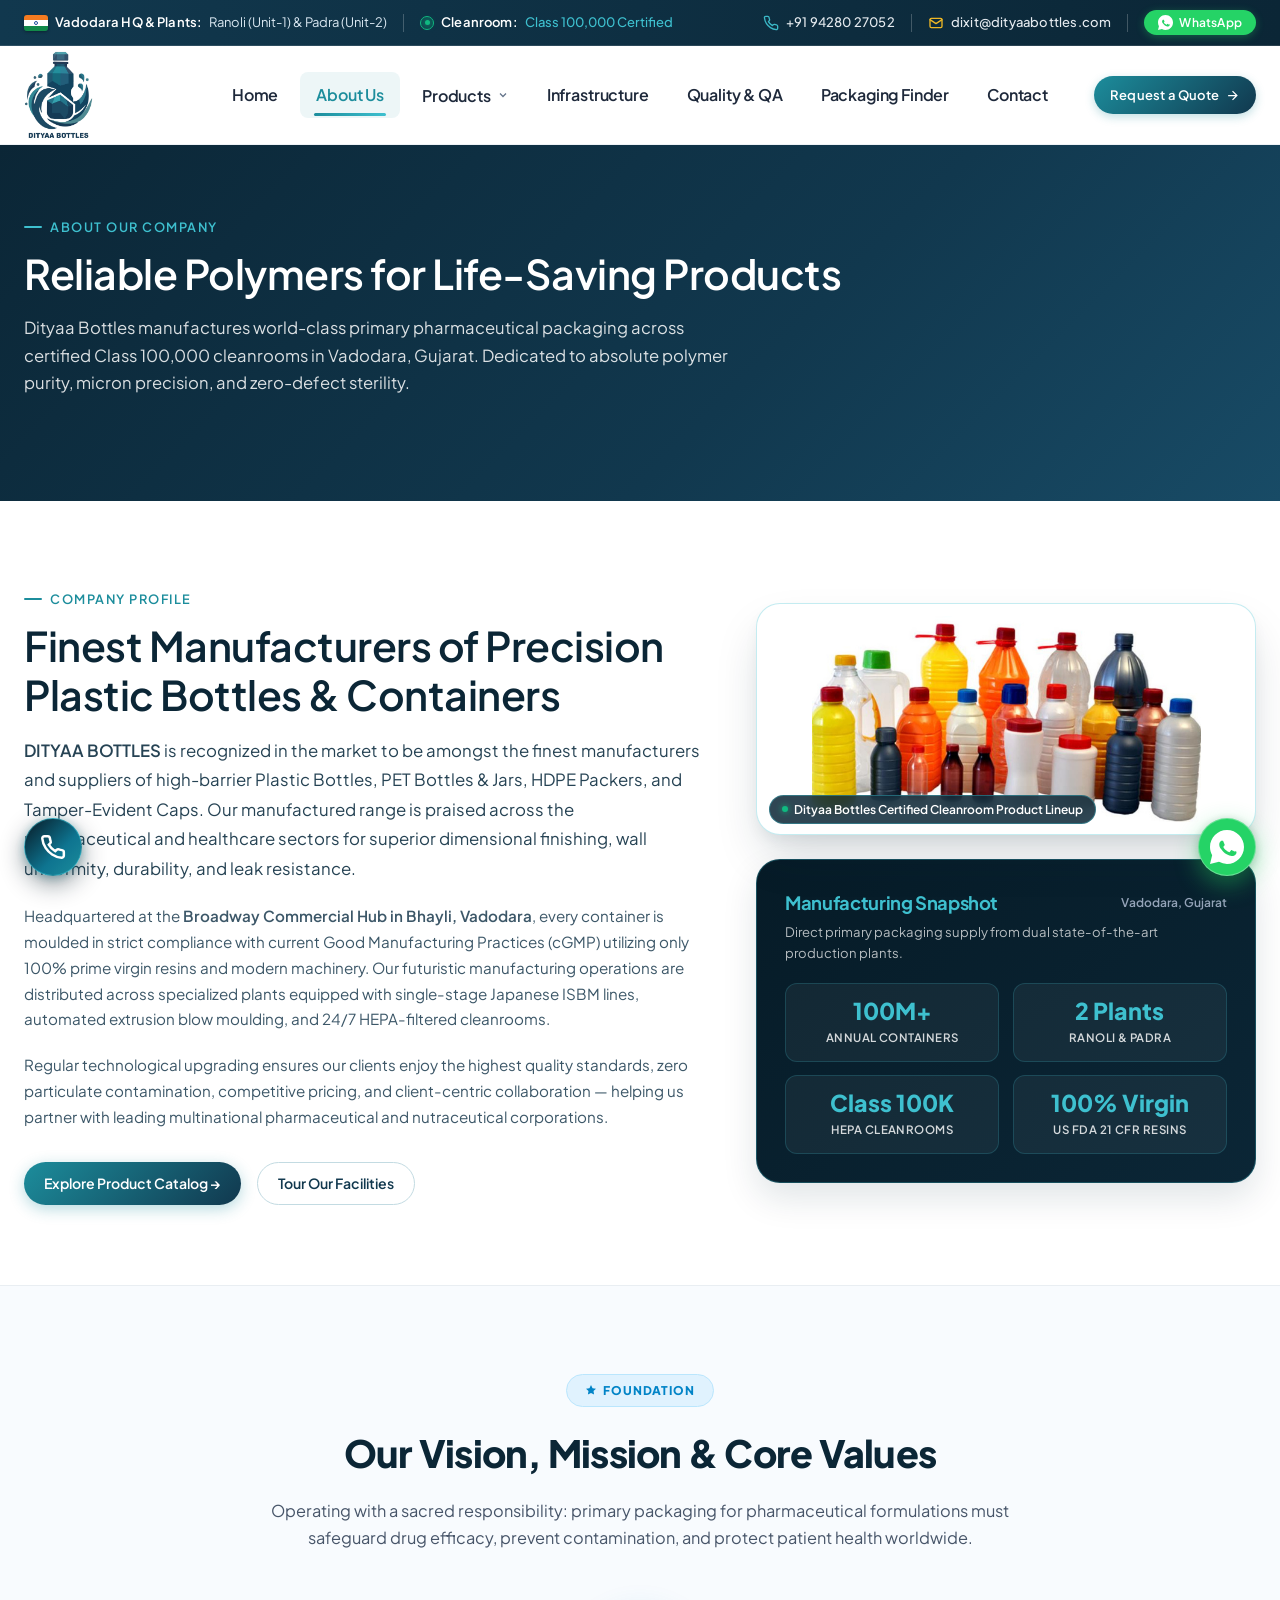
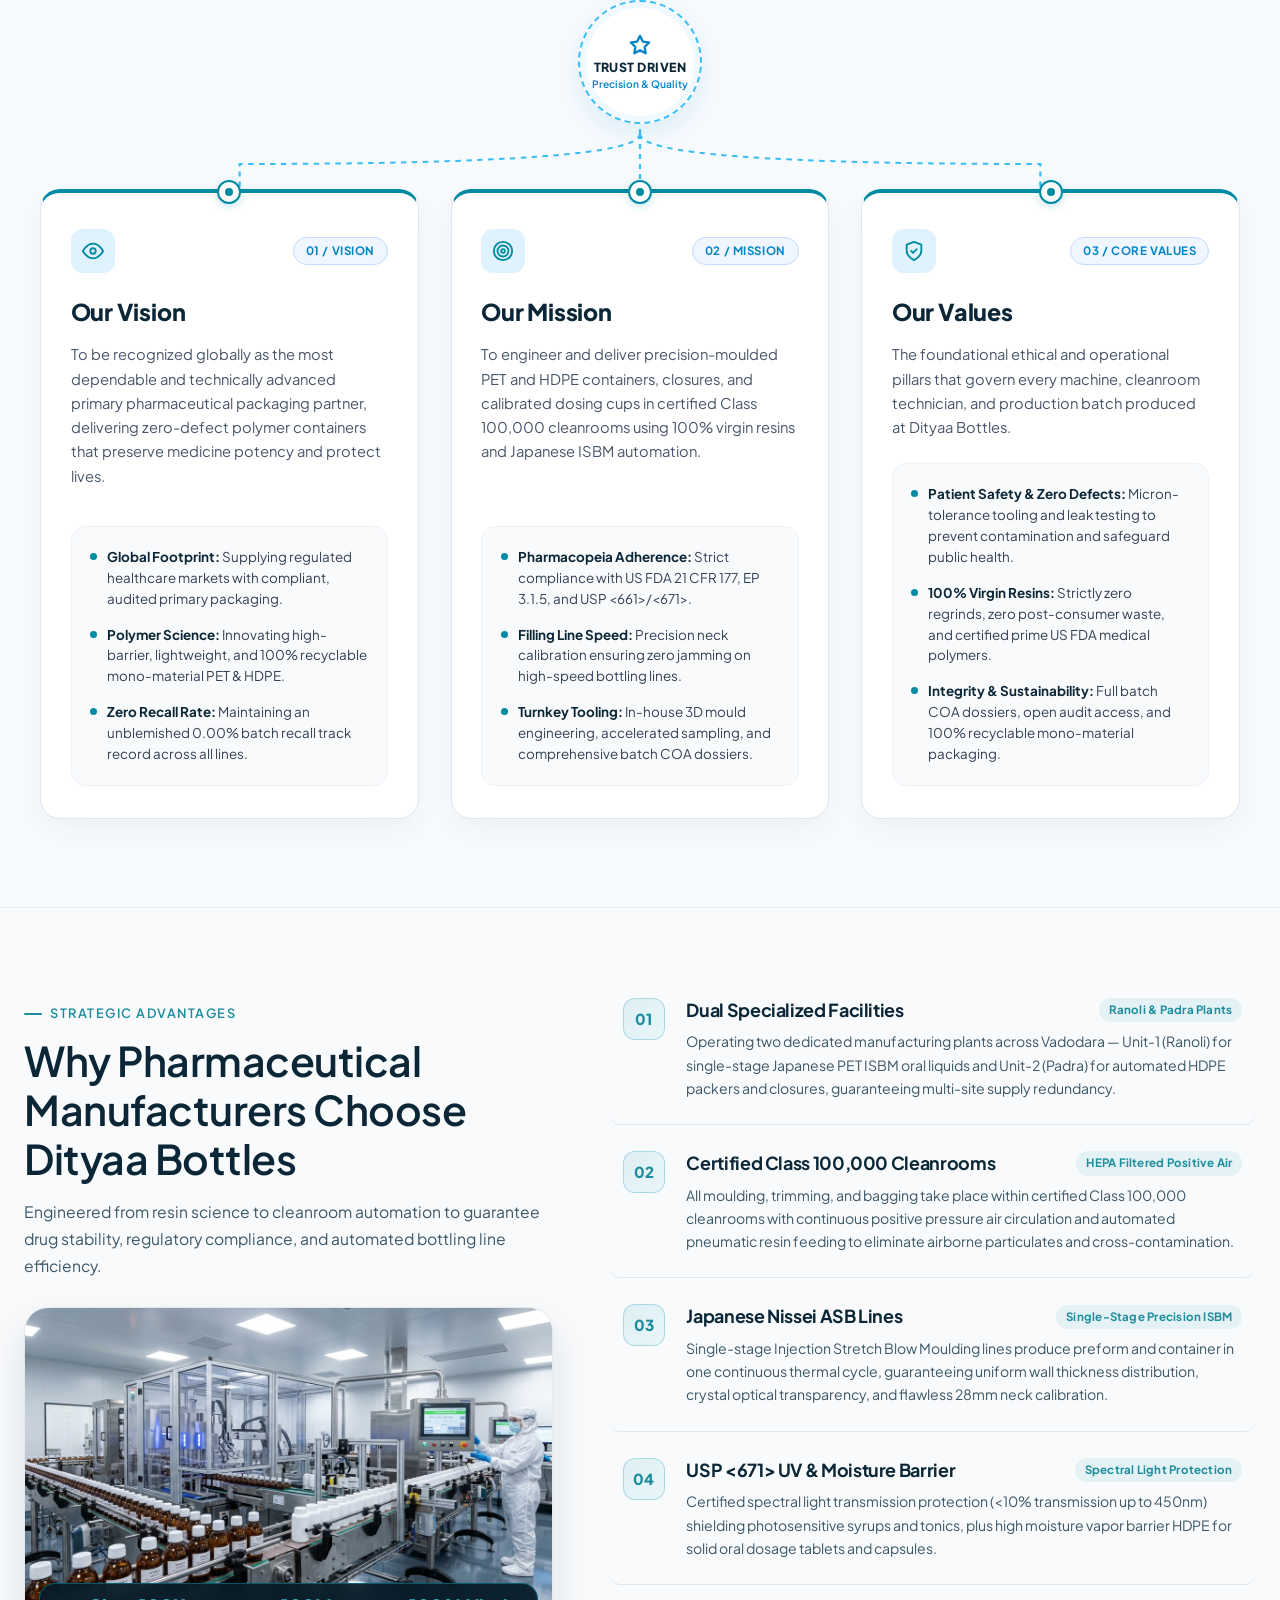
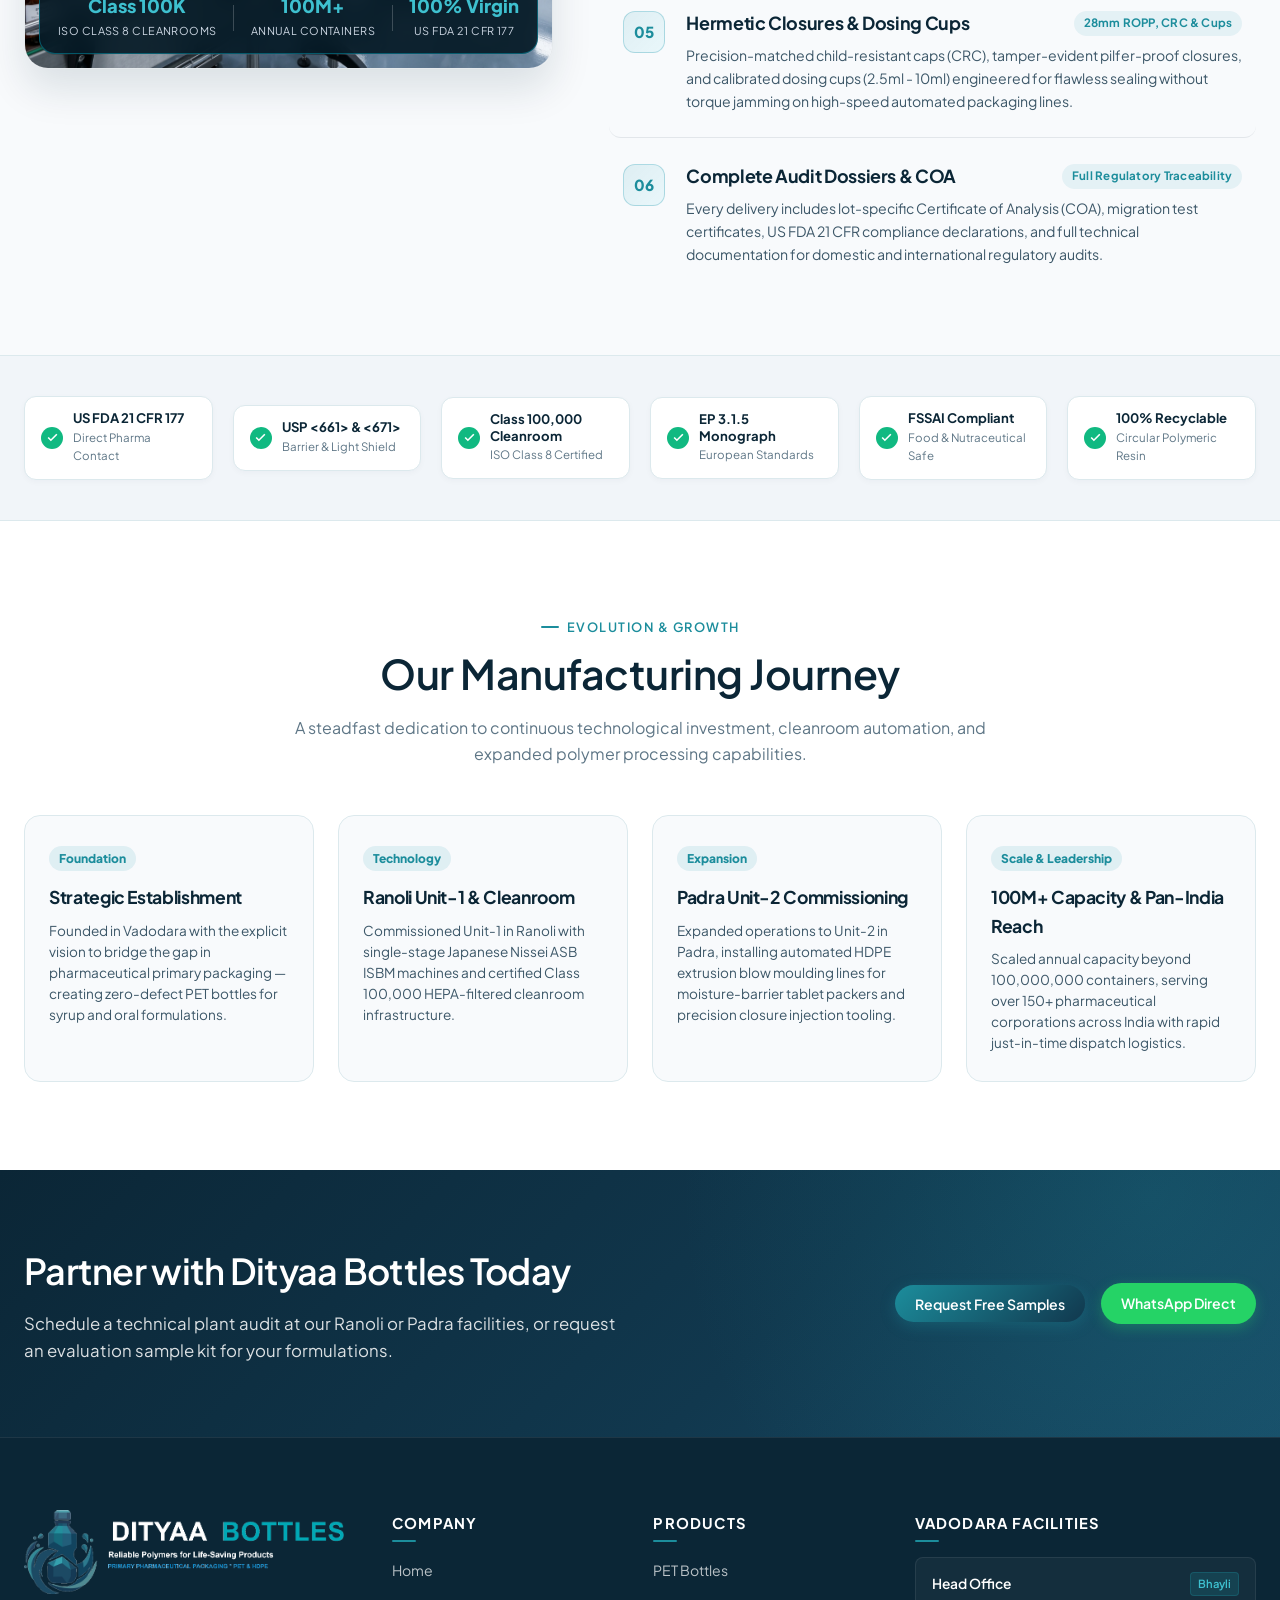
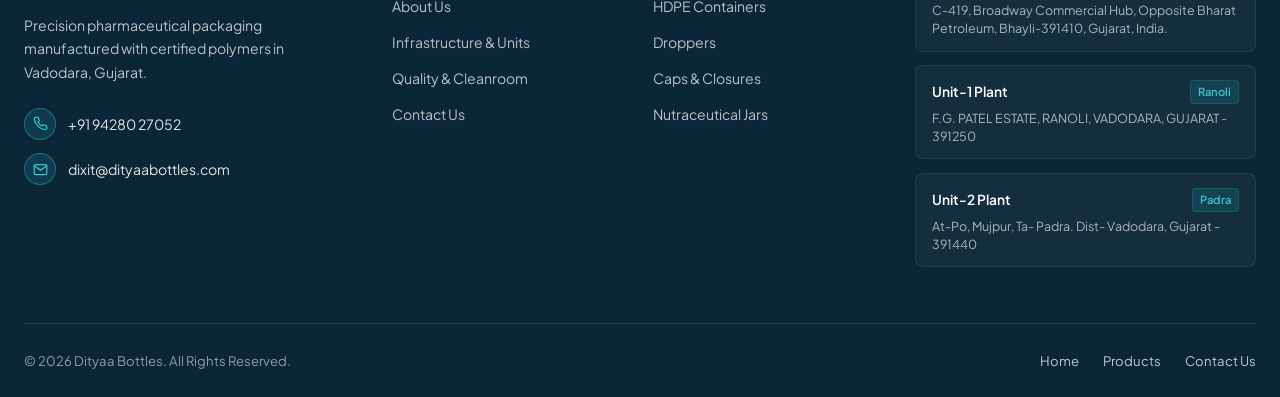
==== about.html @ 76ee1dd3 "Transform Our Vision, Mission & Values section into the connected schematic foundation layout matchi" ====
<!DOCTYPE html>
<html lang="en">
<head>
  <meta charset="UTF-8">
  <meta name="viewport" content="width=device-width, initial-scale=1.0">
  <title>About Us | Dityaa Bottles - Primary Pharmaceutical Packaging</title>
  <meta name="description" content="Learn about Dityaa Bottles, our mission, vision, core values, cleanroom manufacturing infrastructure in Ranoli and Padra, and our dedication to reliable polymers for life-saving medicines.">
  <link rel="icon" type="image/jpeg" href="assets/logo.jpeg">
  <link rel="preconnect" href="https://fonts.googleapis.com">
  <link rel="preconnect" href="https://fonts.gstatic.com" crossorigin>
  <link href="https://fonts.googleapis.com/css2?family=Plus+Jakarta+Sans:ital,wght@0,400;0,500;0,600;0,700;0,800;1,400;1,600&display=swap" rel="stylesheet">
  <link rel="stylesheet" href="styles.css">
  <style>
    .about-story {
      padding-block: 5rem;
      background: #ffffff;
    }
    .about-grid {
      display: grid;
      grid-template-columns: 1.15fr 0.85fr;
      gap: 3.5rem;
      align-items: center;
    }
    .about-stats-box {
      background: linear-gradient(145deg, #061b27 0%, #0b2636 100%);
      border-radius: var(--radius-xl);
      padding: 1.75rem;
      color: #fff;
      box-shadow: 0 15px 35px rgba(11, 38, 54, 0.12);
      border: 1px solid rgba(62, 192, 207, 0.3);
    }
    .stats-mini-grid {
      display: grid;
      grid-template-columns: repeat(2, 1fr);
      gap: 0.85rem;
      margin-top: 1.25rem;
    }
    .stat-mini-item {
      background: rgba(255, 255, 255, 0.05);
      border: 1px solid rgba(62, 192, 207, 0.2);
      border-radius: var(--radius-md);
      padding: 0.85rem 0.75rem;
      text-align: center;
      transition: transform 0.2s ease, border-color 0.2s ease;
    }
    .stat-mini-item:hover {
      transform: translateY(-2px);
      border-color: var(--cyan-vibrant);
    }
    .stat-mini-val {
      font-size: 1.45rem;
      font-weight: 800;
      color: var(--cyan-vibrant);
      line-height: 1.15;
    }
    .stat-mini-lbl {
      font-size: 0.72rem;
      color: rgba(255, 255, 255, 0.82);
      text-transform: uppercase;
      letter-spacing: 0.04em;
      margin-top: 4px;
      font-weight: 600;
    }

    /* FOUNDATION SCHEMATIC SECTION (Vision, Mission & Values Architecture) */
    .foundation-section {
      padding-block: 5.5rem;
      background: #f8fbfe;
      position: relative;
      border-top: 1px solid rgba(11, 38, 54, 0.06);
      border-bottom: 1px solid rgba(11, 38, 54, 0.06);
    }
    .foundation-header {
      text-align: center;
      max-width: 760px;
      margin: 0 auto 3rem auto;
    }
    .foundation-kicker-pill {
      display: inline-flex;
      align-items: center;
      gap: 6px;
      padding: 6px 18px;
      border-radius: 999px;
      background: #e0f2fe;
      border: 1px solid #bae6fd;
      color: #0284c7;
      font-size: 0.75rem;
      font-weight: 800;
      letter-spacing: 0.08em;
      text-transform: uppercase;
      margin-bottom: 1rem;
    }
    .foundation-title {
      font-size: 2.35rem;
      font-weight: 800;
      color: #0b2636;
      margin: 0 0 0.85rem 0;
      letter-spacing: -0.02em;
    }
    .foundation-subtitle {
      font-size: 1.02rem;
      color: #475569;
      line-height: 1.7;
      margin: 0;
    }

    /* Central Hub & Branching Schematics */
    .schematic-wrapper {
      position: relative;
      max-width: 1200px;
      margin: 0 auto;
    }
    .schematic-hub-container {
      display: flex;
      justify-content: center;
      position: relative;
      z-index: 3;
      margin-bottom: -10px;
    }
    .schematic-hub {
      width: 124px;
      height: 124px;
      border-radius: 50%;
      background: #ffffff;
      border: 2px dashed #38bdf8;
      box-shadow: 0 10px 30px rgba(2, 132, 199, 0.12), inset 0 0 0 6px #f0f9ff;
      display: flex;
      flex-direction: column;
      align-items: center;
      justify-content: center;
      text-align: center;
      padding: 10px;
      position: relative;
      transition: transform 0.3s ease;
    }
    .schematic-hub:hover {
      transform: scale(1.04);
    }
    .schematic-hub-icon {
      color: #0284c7;
      margin-bottom: 4px;
      display: flex;
      align-items: center;
      justify-content: center;
    }
    .schematic-hub-title {
      font-size: 0.78rem;
      font-weight: 800;
      color: #0b2636;
      letter-spacing: 0.04em;
      line-height: 1.15;
      text-transform: uppercase;
    }
    .schematic-hub-sub {
      font-size: 0.64rem;
      color: #0284c7;
      font-weight: 600;
      margin-top: 3px;
      line-height: 1.2;
    }

    /* SVG Connector Lines */
    .schematic-connectors-svg {
      width: 100%;
      height: 80px;
      display: block;
      margin-top: -15px;
      position: relative;
      z-index: 1;
    }

    /* 3-Card Grid */
    .schematic-cards-grid {
      display: grid;
      grid-template-columns: repeat(3, 1fr);
      gap: 2rem;
      position: relative;
      z-index: 2;
    }
    .schematic-card {
      background: #ffffff;
      border-radius: 20px;
      border: 1px solid #e2e8f0;
      border-top: 4px solid #008ba3;
      box-shadow: 0 10px 30px rgba(11, 38, 54, 0.05);
      padding: 2.25rem 1.85rem 2rem 1.85rem;
      position: relative;
      display: flex;
      flex-direction: column;
      transition: transform 0.25s ease, box-shadow 0.25s ease, border-top-color 0.25s ease;
    }
    .schematic-card:hover {
      transform: translateY(-6px);
      box-shadow: 0 18px 40px rgba(11, 38, 54, 0.09);
      border-top-color: #00c8e6;
    }

    /* Terminal circular node on card top border */
    .schematic-terminal-node {
      position: absolute;
      top: -13px;
      left: 50%;
      transform: translateX(-50%);
      width: 24px;
      height: 24px;
      border-radius: 50%;
      background: #ffffff;
      border: 2.5px solid #008ba3;
      box-shadow: 0 2px 8px rgba(0, 139, 163, 0.25);
      display: flex;
      align-items: center;
      justify-content: center;
      z-index: 4;
    }
    .schematic-terminal-node::after {
      content: '';
      width: 8px;
      height: 8px;
      border-radius: 50%;
      background: #008ba3;
    }

    /* Top bar inside card */
    .schematic-card-top {
      display: flex;
      align-items: center;
      justify-content: space-between;
      margin-bottom: 1.25rem;
    }
    .schematic-card-icon {
      width: 44px;
      height: 44px;
      border-radius: 12px;
      background: #e0f2fe;
      color: #008ba3;
      display: flex;
      align-items: center;
      justify-content: center;
    }
    .schematic-card-tag {
      font-size: 0.72rem;
      font-weight: 700;
      color: #0284c7;
      background: #eff6ff;
      border: 1px solid #bfdbfe;
      padding: 4px 12px;
      border-radius: 999px;
      letter-spacing: 0.05em;
    }
    .schematic-card-title {
      font-size: 1.45rem;
      font-weight: 800;
      color: #0b2636;
      margin: 0 0 0.75rem 0;
      letter-spacing: -0.01em;
    }
    .schematic-card-desc {
      font-size: 0.92rem;
      color: #475569;
      line-height: 1.65;
      margin: 0 0 1.5rem 0;
    }

    /* Inset Points Container */
    .schematic-inset-box {
      background: #f8fafc;
      border: 1px solid #edf2f7;
      border-radius: 14px;
      padding: 1.25rem 1.15rem;
      margin-top: auto;
      display: flex;
      flex-direction: column;
      gap: 0.95rem;
    }
    .schematic-point {
      display: flex;
      align-items: flex-start;
      gap: 10px;
      font-size: 0.84rem;
      color: #334155;
      line-height: 1.55;
    }
    .schematic-dot {
      width: 7px;
      height: 7px;
      border-radius: 50%;
      background: #008ba3;
      margin-top: 6px;
      flex-shrink: 0;
    }
    .schematic-point strong {
      color: #0b2636;
      font-weight: 700;
    }

    /* Strategic Advantages - Split Streamlined Layout (Non-Card) */
    .advantages-section {
      padding-block: 5.5rem;
      background: #f8fafc;
      position: relative;
    }
    .advantages-split-grid {
      display: grid;
      grid-template-columns: 0.9fr 1.1fr;
      gap: 3.5rem;
      align-items: flex-start;
    }
    .advantages-visual-sticky {
      position: sticky;
      top: 100px;
    }
    .advantages-img-wrap {
      position: relative;
      border-radius: var(--radius-xl);
      overflow: hidden;
      box-shadow: 0 20px 40px rgba(11, 38, 54, 0.12);
      border: 1px solid rgba(11, 38, 54, 0.08);
      margin-top: 1.75rem;
    }
    .advantages-img-wrap img {
      width: 100%;
      height: 360px;
      object-fit: cover;
      display: block;
    }
    .advantages-floating-pill {
      position: absolute;
      bottom: 14px;
      left: 14px;
      right: 14px;
      background: rgba(6, 27, 39, 0.92);
      backdrop-filter: blur(10px);
      border: 1px solid rgba(0, 200, 230, 0.35);
      border-radius: var(--radius-lg);
      padding: 12px 18px;
      color: #ffffff;
      display: flex;
      justify-content: space-between;
      align-items: center;
      gap: 12px;
    }
    .advantages-pill-stat {
      text-align: center;
    }
    .advantages-pill-stat strong {
      display: block;
      color: var(--cyan-vibrant);
      font-size: 1.15rem;
      font-weight: 800;
      line-height: 1.1;
    }
    .advantages-pill-stat span {
      font-size: 0.68rem;
      color: #cbd5e1;
      text-transform: uppercase;
      letter-spacing: 0.04em;
    }
    .advantages-pill-divider {
      width: 1px;
      height: 26px;
      background: rgba(255, 255, 255, 0.2);
    }

    /* Streamlined Connected Rows (No Cards) */
    .advantages-stream {
      display: flex;
      flex-direction: column;
      position: relative;
    }
    .adv-stream-item {
      display: flex;
      align-items: flex-start;
      gap: 1.35rem;
      padding-block: 1.5rem;
      border-bottom: 1px solid rgba(11, 38, 54, 0.09);
      position: relative;
      border-radius: var(--radius-md);
      padding-inline: 0.85rem;
      transition: background 0.25s ease, padding-left 0.25s ease;
    }
    .adv-stream-item:first-child {
      padding-top: 0;
    }
    .adv-stream-item:last-child {
      border-bottom: none;
      padding-bottom: 0;
    }
    .adv-stream-item:hover {
      background: #ffffff;
      padding-left: 1.25rem;
      box-shadow: 0 4px 14px rgba(11, 38, 54, 0.03);
    }
    .adv-stream-num {
      width: 42px;
      height: 42px;
      border-radius: 12px;
      background: linear-gradient(135deg, rgba(0, 139, 163, 0.1) 0%, rgba(0, 200, 230, 0.06) 100%);
      border: 1px solid rgba(0, 139, 163, 0.25);
      color: var(--cyan-primary);
      font-size: 0.95rem;
      font-weight: 800;
      display: flex;
      align-items: center;
      justify-content: center;
      flex-shrink: 0;
      margin-top: 2px;
    }
    .adv-stream-body {
      flex: 1;
    }
    .adv-stream-header {
      display: flex;
      align-items: center;
      justify-content: space-between;
      gap: 12px;
      margin-bottom: 6px;
      flex-wrap: wrap;
    }
    .adv-stream-title {
      font-size: 1.12rem;
      font-weight: 700;
      color: var(--navy-deep);
      margin: 0;
      display: flex;
      align-items: center;
      gap: 8px;
    }
    .adv-stream-tag {
      font-size: 0.72rem;
      font-weight: 700;
      color: var(--cyan-primary);
      background: rgba(0, 139, 163, 0.08);
      padding: 3px 10px;
      border-radius: 999px;
      letter-spacing: 0.02em;
    }
    .adv-stream-desc {
      font-size: 0.88rem;
      color: var(--ink-600);
      line-height: 1.65;
      margin: 0;
    }

    /* Journey Milestones Section */
    .journey-section {
      padding-block: 5.5rem;
      background: #ffffff;
    }
    .milestones-grid {
      display: grid;
      grid-template-columns: repeat(4, 1fr);
      gap: 1.5rem;
      margin-top: 3rem;
      position: relative;
    }
    .milestone-card {
      background: #f8fafc;
      border: 1px solid var(--line);
      border-radius: var(--radius-lg);
      padding: 1.75rem 1.5rem;
      position: relative;
      transition: transform 0.25s ease, border-color 0.25s ease;
    }
    .milestone-card:hover {
      transform: translateY(-4px);
      border-color: var(--cyan-primary);
    }
    .milestone-badge {
      display: inline-block;
      font-size: 0.75rem;
      font-weight: 800;
      color: var(--cyan-primary);
      background: rgba(0, 139, 163, 0.1);
      padding: 3px 10px;
      border-radius: 999px;
      margin-bottom: 0.75rem;
    }
    .milestone-card h3 {
      font-size: 1.1rem;
      color: var(--navy-deep);
      font-weight: 700;
      margin: 0 0 0.5rem 0;
    }
    .milestone-card p {
      font-size: 0.85rem;
      color: var(--ink-600);
      line-height: 1.55;
      margin: 0;
    }

    /* Compliance Strip */
    .compliance-strip-section {
      background: #f1f5f9;
      border-top: 1px solid var(--line);
      border-bottom: 1px solid var(--line);
      padding-block: 2.5rem;
    }
    .compliance-items {
      display: grid;
      grid-template-columns: repeat(6, 1fr);
      gap: 1.25rem;
      align-items: center;
    }
    .compliance-item {
      display: flex;
      align-items: center;
      gap: 10px;
      background: #ffffff;
      border: 1px solid var(--line);
      border-radius: var(--radius-md);
      padding: 0.85rem 1rem;
      box-shadow: 0 2px 6px rgba(11, 38, 54, 0.03);
    }
    .compliance-check {
      width: 22px;
      height: 22px;
      border-radius: 50%;
      background: #10b981;
      color: #fff;
      display: flex;
      align-items: center;
      justify-content: center;
      flex-shrink: 0;
    }
    .compliance-check svg {
      width: 13px;
      height: 13px;
    }
    .compliance-title {
      font-size: 0.82rem;
      font-weight: 700;
      color: var(--navy-deep);
      display: block;
      line-height: 1.25;
    }
    .compliance-sub {
      font-size: 0.72rem;
      color: var(--ink-muted);
      display: block;
      margin-top: 2px;
    }


    @media (max-width: 1024px) {
      .schematic-cards-grid { grid-template-columns: 1fr; gap: 2.5rem; }
      .schematic-connectors-svg { display: none; }
      .schematic-hub-container { margin-bottom: 2rem; }
      .schematic-terminal-node { display: none; }
      .milestones-grid { grid-template-columns: repeat(2, 1fr); }
      .advantages-split-grid { grid-template-columns: 1fr; gap: 2.5rem; }
      .advantages-visual-sticky { position: static; }
      .compliance-items { grid-template-columns: repeat(3, 1fr); }
    }
    @media (max-width: 768px) {
      .about-grid { grid-template-columns: 1fr; }
      .advantages-split-grid { grid-template-columns: 1fr; }
      .advantages-visual-sticky { position: static; }
      .milestones-grid { grid-template-columns: 1fr; }
      .compliance-items { grid-template-columns: repeat(2, 1fr); }
    }
    @media (max-width: 540px) {
      .advantages-floating-pill { flex-direction: column; gap: 8px; }
      .advantages-pill-divider { display: none; }
      .adv-stream-header { flex-direction: column; align-items: flex-start; gap: 4px; }
      .compliance-items { grid-template-columns: 1fr; }
    }
  </style>
</head>
<body>

  <!-- Top Announcement & Multi-Facility Contact Bar -->
  <aside class="topbar" aria-label="Corporate Contacts and Manufacturing Facilities">
    <div class="shell topbar-inner">
      <div class="topbar-left">
        <div class="topbar-unit">
          <span class="flag india-flag" aria-hidden="true" title="Vadodara, Gujarat, India"></span>
          <span class="topbar-label">Vadodara HQ &amp; Plants:</span>
          <span class="topbar-val">Ranoli (Unit-1) &amp; Padra (Unit-2)</span>
        </div>

        <span class="topbar-divider" aria-hidden="true"></span>

        <div class="topbar-unit cleanroom-unit">
          <span class="status-indicator" aria-hidden="true">
            <span class="status-indicator-dot"></span>
          </span>
          <span class="topbar-label">Cleanroom:</span>
          <span class="topbar-val cleanroom-val">Class 100,000 Certified</span>
        </div>
      </div>

      <div class="topbar-right">
        <a class="topbar-link" href="tel:+919428027052" title="Call Sales Office">
          <svg class="topbar-ico phone-ico" viewBox="0 0 24 24" fill="none" stroke="currentColor" stroke-width="2" stroke-linecap="round" stroke-linejoin="round">
            <path d="M22 16.92v3a2 2 0 0 1-2.18 2 19.79 19.79 0 0 1-8.63-3.07 19.5 19.5 0 0 1-6-6 19.79 19.79 0 0 1-3.07-8.67A2 2 0 0 1 4.11 2h3a2 2 0 0 1 2 1.72 12.84 12.84 0 0 0 .7 2.81 2 2 0 0 1-.45 2.11L8.09 9.91a16 16 0 0 0 6 6l1.27-1.27a2 2 0 0 1 2.11-.45 12.84 12.84 0 0 0 2.81.7A2 2 0 0 1 22 16.92z"/>
          </svg>
          <span class="topbar-link-text">+91 94280 27052</span>
        </a>

        <span class="topbar-divider" aria-hidden="true"></span>

        <a class="topbar-link" href="mailto:dixit@dityaabottles.com" title="Email Inquiries">
          <svg class="topbar-ico mail-ico" viewBox="0 0 24 24" fill="none" stroke="currentColor" stroke-width="2" stroke-linecap="round" stroke-linejoin="round">
            <rect x="3" y="5" width="18" height="14" rx="2"/>
            <polyline points="3 7 12 13 21 7"/>
          </svg>
          <span class="topbar-link-text">dixit@dityaabottles.com</span>
        </a>

        <span class="topbar-divider" aria-hidden="true"></span>

        <a class="topbar-wa-btn" href="https://wa.me/919428027052?text=Hello%20Dityaa%20Bottles%20team,%20I%20would%20like%20to%20inquire%20about%20pharmaceutical%20bottles%20and%20containers." target="_blank" rel="noopener" title="Direct WhatsApp Chat">
          <svg class="topbar-ico wa-ico" viewBox="0 0 32 32" aria-hidden="true">
            <path fill="#ffffff" d="M16 0C7.163 0 0 7.163 0 16c0 2.825.735 5.48 2.018 7.788L0 32l8.44-2.016A15.88 15.88 0 0 0 16 32c8.837 0 16-7.163 16-16S24.837 0 16 0z"/>
            <path fill="#25D366" d="M23.11 20.205c-.372-.187-2.203-1.088-2.546-1.213-.343-.125-.592-.187-.84.187-.248.372-.962 1.213-1.18 1.463-.218.25-.436.281-.808.094-.372-.187-1.57-.578-2.993-1.846-1.106-.985-1.852-2.202-2.07-2.574-.218-.372-.023-.574.163-.759.167-.167.372-.436.559-.654.187-.218.25-.372.375-.622.125-.25.063-.469-.031-.656-.094-.187-.84-2.028-1.152-2.778-.303-.733-.612-.633-.84-.645-.218-.011-.469-.011-.719-.011s-.656.094-.999.469c-.343.375-1.312 1.282-1.312 3.127s1.344 3.626 1.531 3.876c.187.25 2.641 4.032 6.401 5.655 3.596 1.551 4.331 1.244 5.112 1.168.781-.075 2.52-1.03 2.875-2.028.355-.998.355-1.854.25-2.028-.105-.174-.385-.278-.758-.465z"/>
          </svg>
          <span class="topbar-wa-text">WhatsApp</span>
        </a>
      </div>
    </div>
  </aside>

  <!-- Sticky Main Header -->
  <header class="site-header">
    <div class="shell header-inner">
      <a class="brand" href="index.html" aria-label="Dityaa Bottles Homepage">
        <img class="brand-logo-image" src="logo/logo.jpeg" alt="Dityaa Bottles - Reliable Polymers for Life-Saving Products">
      </a>

      <nav class="main-nav" id="mainNav" aria-label="Primary Navigation">
        <a class="nav-link" href="index.html">Home</a>
        <a class="nav-link active" href="about.html">About Us</a>
        
        <div class="nav-dropdown">
          <button class="nav-dropdown-trigger" type="button" aria-expanded="false">
            Products
            <svg viewBox="0 0 24 24" fill="none" stroke="currentColor" stroke-width="2.5"><polyline points="6 9 12 15 18 9"></polyline></svg>
          </button>
          <div class="dropdown-menu">
            <a class="dropdown-item" href="products.html?cat=pet-bottles">
              <div class="dropdown-item-icon">
                <svg viewBox="0 0 24 24" fill="none" stroke="currentColor" stroke-width="2"><path d="M10 2h4v4h-4zM8 6h8v15a1 1 0 01-1 1H9a1 1 0 01-1-1V6z"/></svg>
              </div>
              <div>
                <strong>PET Oral Liquid Bottles</strong>
                <small style="display:block; color:var(--ink-muted); font-size:0.75rem;">Amber &amp; Clear Syrups</small>
              </div>
            </a>
            <a class="dropdown-item" href="products.html?cat=hdpe-containers">
              <div class="dropdown-item-icon">
                <svg viewBox="0 0 24 24" fill="none" stroke="currentColor" stroke-width="2"><rect x="6" y="5" width="12" height="16" rx="2"/><rect x="8" y="2" width="8" height="3"/></svg>
              </div>
              <div>
                <strong>HDPE Pill &amp; Tablet Packers</strong>
                <small style="display:block; color:var(--ink-muted); font-size:0.75rem;">Moisture Barrier Solid Dosage</small>
              </div>
            </a>
            <a class="dropdown-item" href="products.html?cat=droppers">
              <div class="dropdown-item-icon">
                <svg viewBox="0 0 24 24" fill="none" stroke="currentColor" stroke-width="2"><path d="M12 2v6m-4 4h8v8a2 2 0 01-2 2h-4a2 2 0 01-2-2v-8z"/></svg>
              </div>
              <div>
                <strong>Ophthalmic &amp; Droppers</strong>
                <small style="display:block; color:var(--ink-muted); font-size:0.75rem;">Calibrated Nozzles &amp; Pipettes</small>
              </div>
            </a>
            <a class="dropdown-item" href="products.html?cat=caps-closures">
              <div class="dropdown-item-icon">
                <svg viewBox="0 0 24 24" fill="none" stroke="currentColor" stroke-width="2"><circle cx="12" cy="12" r="9"/><circle cx="12" cy="12" r="3"/></svg>
              </div>
              <div>
                <strong>Child-Resistant Caps (CRC)</strong>
                <small style="display:block; color:var(--ink-muted); font-size:0.75rem;">Push &amp; Turn Safety Closures</small>
              </div>
            </a>
            <a class="dropdown-item" href="products.html?cat=jars">
              <div class="dropdown-item-icon">
                <svg viewBox="0 0 24 24" fill="none" stroke="currentColor" stroke-width="2"><rect x="5" y="4" width="14" height="16" rx="3"/></svg>
              </div>
              <div>
                <strong>Nutraceutical Jars</strong>
                <small style="display:block; color:var(--ink-muted); font-size:0.75rem;">Wide-Mouth Containers</small>
              </div>
            </a>
            <div class="dropdown-divider"></div>
            <a class="dropdown-item" href="products.html" style="font-weight:700; color:var(--cyan-primary);">
              <span>Browse All Packaging Catalog &rarr;</span>
            </a>
          </div>
        </div>

        <a class="nav-link" href="infrastructure.html">Infrastructure</a>
        <a class="nav-link" href="quality.html">Quality &amp; QA</a>
        <a class="nav-link" href="index.html#configurator">Packaging Finder</a>
        <a class="nav-link" href="contact.html">Contact</a>
      </nav>

      <div class="header-actions">
        <button class="header-cta js-open-quote">
          Request a Quote
          <svg viewBox="0 0 24 24" fill="none" stroke="currentColor" stroke-width="2"><path d="M5 12h14M12 5l7 7-7 7"/></svg>
        </button>
        <button class="mobile-toggle" aria-label="Toggle navigation menu" aria-expanded="false">
          <span></span><span></span><span></span>
        </button>
      </div>
    </div>
  </header>

  <main>
    <!-- Page Hero -->
    <section class="page-hero" style="background:linear-gradient(135deg, var(--navy-deep) 0%, var(--navy) 60%, var(--navy-light) 100%); color:#fff; padding-block:4rem 4.5rem;">
      <div class="shell">
        <span class="section-kicker white">About Our Company</span>
        <h1 class="section-title white">Reliable Polymers for Life-Saving Products</h1>
        <p class="section-subtitle white">
          Dityaa Bottles manufactures world-class primary pharmaceutical packaging across certified Class 100,000 cleanrooms in Vadodara, Gujarat. Dedicated to absolute polymer purity, micron precision, and zero-defect sterility.
        </p>
      </div>
    </section>

    <!-- Company Narrative & Fast Facts -->
    <section class="about-story">
      <div class="shell about-grid">
        <div>
          <span class="section-kicker">Company Profile</span>
          <h2 class="section-title">Finest Manufacturers of Precision Plastic Bottles &amp; Containers</h2>
          <p style="font-size:1.05rem; line-height:1.75; color:var(--ink-700); margin-bottom:1.25rem;">
            <strong>DITYAA BOTTLES</strong> is recognized in the market to be amongst the finest manufacturers and suppliers of high-barrier Plastic Bottles, PET Bottles &amp; Jars, HDPE Packers, and Tamper-Evident Caps. Our manufactured range is praised across the pharmaceutical and healthcare sectors for superior dimensional finishing, wall uniformity, durability, and leak resistance.
          </p>
          <p style="font-size:0.95rem; line-height:1.7; color:var(--ink-600); margin-bottom:1.25rem;">
            Headquartered at the <strong>Broadway Commercial Hub in Bhayli, Vadodara</strong>, every container is moulded in strict compliance with current Good Manufacturing Practices (cGMP) utilizing only 100% prime virgin resins and modern machinery. Our futuristic manufacturing operations are distributed across specialized plants equipped with single-stage Japanese ISBM lines, automated extrusion blow moulding, and 24/7 HEPA-filtered cleanrooms.
          </p>
          <p style="font-size:0.95rem; line-height:1.7; color:var(--ink-600); margin-bottom:2rem;">
            Regular technological upgrading ensures our clients enjoy the highest quality standards, zero particulate contamination, competitive pricing, and client-centric collaboration — helping us partner with leading multinational pharmaceutical and nutraceutical corporations.
          </p>

          <div style="display:flex; gap:1rem; flex-wrap:wrap;">
            <a class="btn btn-primary" href="products.html">Explore Product Catalog &rarr;</a>
            <a class="btn btn-outline" href="infrastructure.html">Tour Our Facilities</a>
          </div>
        </div>

        <div>
          <div style="border-radius:var(--radius-xl); overflow:hidden; border:1px solid rgba(62,192,207,0.3); box-shadow:var(--shadow-xl); margin-bottom:1.5rem; position:relative; background:#ffffff;">
            <img src="assets/product-dityaa-profile-family.jpg" alt="Dityaa Bottles Complete Manufactured Product Family" style="width:100%; height:230px; object-fit:contain; display:block; padding:12px;">
            <div style="position:absolute; bottom:10px; left:12px; background:rgba(11,38,54,0.85); backdrop-filter:blur(6px); border:1px solid rgba(62,192,207,0.4); border-radius:999px; padding:4px 12px; font-size:0.75rem; font-weight:600; color:#fff; display:flex; align-items:center; gap:6px;">
              <span style="width:6px; height:6px; background:#10b981; border-radius:50%; box-shadow:0 0 6px #10b981;"></span>
              Dityaa Bottles Certified Cleanroom Product Lineup
            </div>
          </div>

          <!-- Manufacturing Snapshot Box -->
          <div class="about-stats-box">
            <div style="display:flex; align-items:center; justify-content:space-between; margin-bottom:0.25rem;">
              <h3 style="color:var(--cyan-vibrant); font-size:1.15rem; margin:0; font-weight:700;">Manufacturing Snapshot</h3>
              <span style="font-size:0.75rem; color:#94a3b8; font-weight:600;">Vadodara, Gujarat</span>
            </div>
            <p style="font-size:0.82rem; color:rgba(255,255,255,0.7); margin:0 0 0.5rem 0;">Direct primary packaging supply from dual state-of-the-art production plants.</p>
            <div class="stats-mini-grid">
              <div class="stat-mini-item">
                <div class="stat-mini-val">100M+</div>
                <div class="stat-mini-lbl">Annual Containers</div>
              </div>
              <div class="stat-mini-item">
                <div class="stat-mini-val">2 Plants</div>
                <div class="stat-mini-lbl">Ranoli &amp; Padra</div>
              </div>
              <div class="stat-mini-item">
                <div class="stat-mini-val">Class 100K</div>
                <div class="stat-mini-lbl">HEPA Cleanrooms</div>
              </div>
              <div class="stat-mini-item">
                <div class="stat-mini-val">100% Virgin</div>
                <div class="stat-mini-lbl">US FDA 21 CFR Resins</div>
              </div>
            </div>
          </div>
        </div>
      </div>
    </section>

    <!-- FOUNDATION SCHEMATIC SECTION: Vision, Mission & Core Values -->
    <section class="foundation-section" id="mission-vision-values">
      <div class="shell">
        <!-- Section Header -->
        <div class="foundation-header">
          <span class="foundation-kicker-pill">
            <svg width="12" height="12" viewBox="0 0 24 24" fill="currentColor">
              <path d="M12 2l3.09 6.26L22 9.27l-5 4.87 1.18 6.88L12 17.77l-6.18 3.25L7 14.14 2 9.27l6.91-1.01L12 2z"/>
            </svg>
            Foundation
          </span>
          <h2 class="foundation-title">Our Vision, Mission &amp; Core Values</h2>
          <p class="foundation-subtitle">
            Operating with a sacred responsibility: primary packaging for pharmaceutical formulations must safeguard drug efficacy, prevent contamination, and protect patient health worldwide.
          </p>
        </div>

        <!-- Schematic Architecture Layout -->
        <div class="schematic-wrapper">
          <!-- Central Trust Hub -->
          <div class="schematic-hub-container">
            <div class="schematic-hub">
              <div class="schematic-hub-icon">
                <svg width="22" height="22" viewBox="0 0 24 24" fill="none" stroke="currentColor" stroke-width="2.5" stroke-linecap="round" stroke-linejoin="round">
                  <polygon points="12 2 15.09 8.26 22 9.27 17 14.14 18.18 21.02 12 17.77 5.82 21.02 7 14.14 2 9.27 8.91 8.26 12 2"/>
                </svg>
              </div>
              <span class="schematic-hub-title">TRUST DRIVEN</span>
              <span class="schematic-hub-sub">Precision &amp; Quality</span>
            </div>
          </div>

          <!-- SVG Arching Branching Connectors -->
          <svg class="schematic-connectors-svg" viewBox="0 0 1100 80" fill="none" preserveAspectRatio="none">
            <!-- Central drop from hub -->
            <line x1="550" y1="0" x2="550" y2="25" stroke="#38bdf8" stroke-width="2" stroke-dasharray="5 5" />
            
            <!-- Left Branch to Card 1 -->
            <path d="M 550 25 Q 550 55 183 55 V 80" stroke="#38bdf8" stroke-width="2" stroke-dasharray="5 5" />
            
            <!-- Center Drop to Card 2 -->
            <line x1="550" y1="25" x2="550" y2="80" stroke="#38bdf8" stroke-width="2" stroke-dasharray="5 5" />
            
            <!-- Right Branch to Card 3 -->
            <path d="M 550 25 Q 550 55 917 55 V 80" stroke="#38bdf8" stroke-width="2" stroke-dasharray="5 5" />
          </svg>

          <!-- 3 Connected Cards -->
          <div class="schematic-cards-grid">
            <!-- CARD 1: VISION -->
            <div class="schematic-card">
              <div class="schematic-terminal-node"></div>
              
              <div class="schematic-card-top">
                <div class="schematic-card-icon">
                  <svg width="22" height="22" viewBox="0 0 24 24" fill="none" stroke="currentColor" stroke-width="2" stroke-linecap="round" stroke-linejoin="round">
                    <path d="M1 12s4-8 11-8 11 8 11 8-4 8-11 8-11-8-11-8z"/>
                    <circle cx="12" cy="12" r="3"/>
                  </svg>
                </div>
                <span class="schematic-card-tag">01 / VISION</span>
              </div>

              <h3 class="schematic-card-title">Our Vision</h3>
              <p class="schematic-card-desc">
                To be recognized globally as the most dependable and technically advanced primary pharmaceutical packaging partner, delivering zero-defect polymer containers that preserve medicine potency and protect lives.
              </p>

              <div class="schematic-inset-box">
                <div class="schematic-point">
                  <span class="schematic-dot"></span>
                  <span><strong>Global Footprint:</strong> Supplying regulated healthcare markets with compliant, audited primary packaging.</span>
                </div>
                <div class="schematic-point">
                  <span class="schematic-dot"></span>
                  <span><strong>Polymer Science:</strong> Innovating high-barrier, lightweight, and 100% recyclable mono-material PET &amp; HDPE.</span>
                </div>
                <div class="schematic-point">
                  <span class="schematic-dot"></span>
                  <span><strong>Zero Recall Rate:</strong> Maintaining an unblemished 0.00% batch recall track record across all lines.</span>
                </div>
              </div>
            </div>

            <!-- CARD 2: MISSION -->
            <div class="schematic-card">
              <div class="schematic-terminal-node"></div>
              
              <div class="schematic-card-top">
                <div class="schematic-card-icon">
                  <svg width="22" height="22" viewBox="0 0 24 24" fill="none" stroke="currentColor" stroke-width="2" stroke-linecap="round" stroke-linejoin="round">
                    <circle cx="12" cy="12" r="10"/>
                    <circle cx="12" cy="12" r="6"/>
                    <circle cx="12" cy="12" r="2"/>
                  </svg>
                </div>
                <span class="schematic-card-tag">02 / MISSION</span>
              </div>

              <h3 class="schematic-card-title">Our Mission</h3>
              <p class="schematic-card-desc">
                To engineer and deliver precision-moulded PET and HDPE containers, closures, and calibrated dosing cups in certified Class 100,000 cleanrooms using 100% virgin resins and Japanese ISBM automation.
              </p>

              <div class="schematic-inset-box">
                <div class="schematic-point">
                  <span class="schematic-dot"></span>
                  <span><strong>Pharmacopeia Adherence:</strong> Strict compliance with US FDA 21 CFR 177, EP 3.1.5, and USP &lt;661&gt;/&lt;671&gt;.</span>
                </div>
                <div class="schematic-point">
                  <span class="schematic-dot"></span>
                  <span><strong>Filling Line Speed:</strong> Precision neck calibration ensuring zero jamming on high-speed bottling lines.</span>
                </div>
                <div class="schematic-point">
                  <span class="schematic-dot"></span>
                  <span><strong>Turnkey Tooling:</strong> In-house 3D mould engineering, accelerated sampling, and comprehensive batch COA dossiers.</span>
                </div>
              </div>
            </div>

            <!-- CARD 3: CORE VALUES -->
            <div class="schematic-card">
              <div class="schematic-terminal-node"></div>
              
              <div class="schematic-card-top">
                <div class="schematic-card-icon">
                  <svg width="22" height="22" viewBox="0 0 24 24" fill="none" stroke="currentColor" stroke-width="2" stroke-linecap="round" stroke-linejoin="round">
                    <path d="M12 22s8-4 8-10V5l-8-3-8 3v7c0 6 8 10 8 10z"/>
                    <polyline points="9 12 11 14 15 10"/>
                  </svg>
                </div>
                <span class="schematic-card-tag">03 / CORE VALUES</span>
              </div>

              <h3 class="schematic-card-title">Our Values</h3>
              <p class="schematic-card-desc">
                The foundational ethical and operational pillars that govern every machine, cleanroom technician, and production batch produced at Dityaa Bottles.
              </p>

              <div class="schematic-inset-box">
                <div class="schematic-point">
                  <span class="schematic-dot"></span>
                  <span><strong>Patient Safety &amp; Zero Defects:</strong> Micron-tolerance tooling and leak testing to prevent contamination and safeguard public health.</span>
                </div>
                <div class="schematic-point">
                  <span class="schematic-dot"></span>
                  <span><strong>100% Virgin Resins:</strong> Strictly zero regrinds, zero post-consumer waste, and certified prime US FDA medical polymers.</span>
                </div>
                <div class="schematic-point">
                  <span class="schematic-dot"></span>
                  <span><strong>Integrity &amp; Sustainability:</strong> Full batch COA dossiers, open audit access, and 100% recyclable mono-material packaging.</span>
                </div>
              </div>
            </div>
          </div>
        </div>
      </div>
    </section>

    <!-- STRATEGIC ADVANTAGES SECTION (Modern Non-Card Streamlined Split Layout) -->
    <section class="advantages-section" id="why-choose-us">
      <div class="shell">
        <div class="advantages-split-grid">
          <!-- Left Column: Sticky Narrative & Facility Visual -->
          <div class="advantages-visual-sticky">
            <span class="section-kicker">Strategic Advantages</span>
            <h2 class="section-title" style="margin-bottom: 1rem;">Why Pharmaceutical Manufacturers Choose Dityaa Bottles</h2>
            <p style="color: var(--ink-600); font-size: 0.98rem; line-height: 1.7; margin: 0 0 1.25rem 0;">
              Engineered from resin science to cleanroom automation to guarantee drug stability, regulatory compliance, and automated bottling line efficiency.
            </p>

            <div class="advantages-img-wrap">
              <img src="assets/pharma-cleanroom-facility.jpg" alt="Dityaa Bottles Certified Cleanroom Packaging Facility" />
              <div class="advantages-floating-pill">
                <div class="advantages-pill-stat">
                  <strong>Class 100K</strong>
                  <span>ISO Class 8 Cleanrooms</span>
                </div>
                <div class="advantages-pill-divider"></div>
                <div class="advantages-pill-stat">
                  <strong>100M+</strong>
                  <span>Annual Containers</span>
                </div>
                <div class="advantages-pill-divider"></div>
                <div class="advantages-pill-stat">
                  <strong>100% Virgin</strong>
                  <span>US FDA 21 CFR 177</span>
                </div>
              </div>
            </div>
          </div>

          <!-- Right Column: Flowing Numbered Stream (Non-Card) -->
          <div class="advantages-stream">
            <!-- Item 1 -->
            <div class="adv-stream-item">
              <div class="adv-stream-num">01</div>
              <div class="adv-stream-body">
                <div class="adv-stream-header">
                  <h3 class="adv-stream-title">Dual Specialized Facilities</h3>
                  <span class="adv-stream-tag">Ranoli &amp; Padra Plants</span>
                </div>
                <p class="adv-stream-desc">
                  Operating two dedicated manufacturing plants across Vadodara — Unit-1 (Ranoli) for single-stage Japanese PET ISBM oral liquids and Unit-2 (Padra) for automated HDPE packers and closures, guaranteeing multi-site supply redundancy.
                </p>
              </div>
            </div>

            <!-- Item 2 -->
            <div class="adv-stream-item">
              <div class="adv-stream-num">02</div>
              <div class="adv-stream-body">
                <div class="adv-stream-header">
                  <h3 class="adv-stream-title">Certified Class 100,000 Cleanrooms</h3>
                  <span class="adv-stream-tag">HEPA Filtered Positive Air</span>
                </div>
                <p class="adv-stream-desc">
                  All moulding, trimming, and bagging take place within certified Class 100,000 cleanrooms with continuous positive pressure air circulation and automated pneumatic resin feeding to eliminate airborne particulates and cross-contamination.
                </p>
              </div>
            </div>

            <!-- Item 3 -->
            <div class="adv-stream-item">
              <div class="adv-stream-num">03</div>
              <div class="adv-stream-body">
                <div class="adv-stream-header">
                  <h3 class="adv-stream-title">Japanese Nissei ASB Lines</h3>
                  <span class="adv-stream-tag">Single-Stage Precision ISBM</span>
                </div>
                <p class="adv-stream-desc">
                  Single-stage Injection Stretch Blow Moulding lines produce preform and container in one continuous thermal cycle, guaranteeing uniform wall thickness distribution, crystal optical transparency, and flawless 28mm neck calibration.
                </p>
              </div>
            </div>

            <!-- Item 4 -->
            <div class="adv-stream-item">
              <div class="adv-stream-num">04</div>
              <div class="adv-stream-body">
                <div class="adv-stream-header">
                  <h3 class="adv-stream-title">USP &lt;671&gt; UV &amp; Moisture Barrier</h3>
                  <span class="adv-stream-tag">Spectral Light Protection</span>
                </div>
                <p class="adv-stream-desc">
                  Certified spectral light transmission protection (&lt;10% transmission up to 450nm) shielding photosensitive syrups and tonics, plus high moisture vapor barrier HDPE for solid oral dosage tablets and capsules.
                </p>
              </div>
            </div>

            <!-- Item 5 -->
            <div class="adv-stream-item">
              <div class="adv-stream-num">05</div>
              <div class="adv-stream-body">
                <div class="adv-stream-header">
                  <h3 class="adv-stream-title">Hermetic Closures &amp; Dosing Cups</h3>
                  <span class="adv-stream-tag">28mm ROPP, CRC &amp; Cups</span>
                </div>
                <p class="adv-stream-desc">
                  Precision-matched child-resistant caps (CRC), tamper-evident pilfer-proof closures, and calibrated dosing cups (2.5ml - 10ml) engineered for flawless sealing without torque jamming on high-speed automated packaging lines.
                </p>
              </div>
            </div>

            <!-- Item 6 -->
            <div class="adv-stream-item">
              <div class="adv-stream-num">06</div>
              <div class="adv-stream-body">
                <div class="adv-stream-header">
                  <h3 class="adv-stream-title">Complete Audit Dossiers &amp; COA</h3>
                  <span class="adv-stream-tag">Full Regulatory Traceability</span>
                </div>
                <p class="adv-stream-desc">
                  Every delivery includes lot-specific Certificate of Analysis (COA), migration test certificates, US FDA 21 CFR compliance declarations, and full technical documentation for domestic and international regulatory audits.
                </p>
              </div>
            </div>
          </div>
        </div>
      </div>
    </section>

    <!-- NEW SECTION: Quality Accreditations & Standards Strip -->
    <section class="compliance-strip-section" id="compliance">
      <div class="shell">
        <div class="compliance-items">
          <div class="compliance-item">
            <div class="compliance-check">
              <svg viewBox="0 0 24 24" fill="none" stroke="currentColor" stroke-width="3"><polyline points="20 6 9 17 4 12"/></svg>
            </div>
            <div>
              <span class="compliance-title">US FDA 21 CFR 177</span>
              <span class="compliance-sub">Direct Pharma Contact</span>
            </div>
          </div>

          <div class="compliance-item">
            <div class="compliance-check">
              <svg viewBox="0 0 24 24" fill="none" stroke="currentColor" stroke-width="3"><polyline points="20 6 9 17 4 12"/></svg>
            </div>
            <div>
              <span class="compliance-title">USP &lt;661&gt; &amp; &lt;671&gt;</span>
              <span class="compliance-sub">Barrier &amp; Light Shield</span>
            </div>
          </div>

          <div class="compliance-item">
            <div class="compliance-check">
              <svg viewBox="0 0 24 24" fill="none" stroke="currentColor" stroke-width="3"><polyline points="20 6 9 17 4 12"/></svg>
            </div>
            <div>
              <span class="compliance-title">Class 100,000 Cleanroom</span>
              <span class="compliance-sub">ISO Class 8 Certified</span>
            </div>
          </div>

          <div class="compliance-item">
            <div class="compliance-check">
              <svg viewBox="0 0 24 24" fill="none" stroke="currentColor" stroke-width="3"><polyline points="20 6 9 17 4 12"/></svg>
            </div>
            <div>
              <span class="compliance-title">EP 3.1.5 Monograph</span>
              <span class="compliance-sub">European Standards</span>
            </div>
          </div>

          <div class="compliance-item">
            <div class="compliance-check">
              <svg viewBox="0 0 24 24" fill="none" stroke="currentColor" stroke-width="3"><polyline points="20 6 9 17 4 12"/></svg>
            </div>
            <div>
              <span class="compliance-title">FSSAI Compliant</span>
              <span class="compliance-sub">Food &amp; Nutraceutical Safe</span>
            </div>
          </div>

          <div class="compliance-item">
            <div class="compliance-check">
              <svg viewBox="0 0 24 24" fill="none" stroke="currentColor" stroke-width="3"><polyline points="20 6 9 17 4 12"/></svg>
            </div>
            <div>
              <span class="compliance-title">100% Recyclable</span>
              <span class="compliance-sub">Circular Polymeric Resin</span>
            </div>
          </div>
        </div>
      </div>
    </section>

    <!-- NEW SECTION: Our Manufacturing Journey & Milestones -->
    <section class="journey-section" id="milestones">
      <div class="shell">
        <div class="text-center" style="max-width:700px; margin:0 auto 2.5rem auto;">
          <span class="section-kicker">Evolution &amp; Growth</span>
          <h2 class="section-title">Our Manufacturing Journey</h2>
          <p style="color:var(--ink-muted); font-size:1rem; line-height:1.65; margin:0;">
            A steadfast dedication to continuous technological investment, cleanroom automation, and expanded polymer processing capabilities.
          </p>
        </div>

        <div class="milestones-grid">
          <!-- Phase 1 -->
          <div class="milestone-card">
            <span class="milestone-badge">Foundation</span>
            <h3>Strategic Establishment</h3>
            <p>Founded in Vadodara with the explicit vision to bridge the gap in pharmaceutical primary packaging — creating zero-defect PET bottles for syrup and oral formulations.</p>
          </div>

          <!-- Phase 2 -->
          <div class="milestone-card">
            <span class="milestone-badge">Technology</span>
            <h3>Ranoli Unit-1 &amp; Cleanroom</h3>
            <p>Commissioned Unit-1 in Ranoli with single-stage Japanese Nissei ASB ISBM machines and certified Class 100,000 HEPA-filtered cleanroom infrastructure.</p>
          </div>

          <!-- Phase 3 -->
          <div class="milestone-card">
            <span class="milestone-badge">Expansion</span>
            <h3>Padra Unit-2 Commissioning</h3>
            <p>Expanded operations to Unit-2 in Padra, installing automated HDPE extrusion blow moulding lines for moisture-barrier tablet packers and precision closure injection tooling.</p>
          </div>

          <!-- Phase 4 -->
          <div class="milestone-card">
            <span class="milestone-badge">Scale &amp; Leadership</span>
            <h3>100M+ Capacity &amp; Pan-India Reach</h3>
            <p>Scaled annual capacity beyond 100,000,000 containers, serving over 150+ pharmaceutical corporations across India with rapid just-in-time dispatch logistics.</p>
          </div>
        </div>
      </div>
    </section>



    <!-- Call to action -->
    <section class="cta-banner">
      <div class="shell cta-inner">
        <div class="cta-text">
          <h2>Partner with Dityaa Bottles Today</h2>
          <p>Schedule a technical plant audit at our Ranoli or Padra facilities, or request an evaluation sample kit for your formulations.</p>
        </div>
        <div class="cta-actions">
          <button class="btn btn-primary js-open-quote">Request Free Samples</button>
          <a class="btn btn-whatsapp" href="https://wa.me/919428027052?text=Hello%20Dityaa%20Bottles,%20we%20want%20to%20discuss%20our%20packaging%20requirements." target="_blank" rel="noopener">WhatsApp Direct</a>
        </div>
      </div>
    </section>
  </main>

  <!-- Footer -->
  <footer class="site-footer">
    <div class="shell footer-top">
      <div class="footer-brand">
        <a class="footer-brand-logo" href="index.html" aria-label="Dityaa Bottles Homepage">
          <img class="footer-logo-img" src="assets/dityaa-logo-footer.png" alt="Dityaa Bottles - Reliable Polymers for Life-Saving Products">
        </a>
        <p class="footer-bio">
          Precision pharmaceutical packaging manufactured with certified polymers in Vadodara, Gujarat.
        </p>
        <div class="footer-contact-direct">
          <a class="f-contact-link" href="tel:+919428027052">
            <span class="f-contact-icon">
              <svg viewBox="0 0 24 24" fill="none" stroke="currentColor" stroke-width="2" stroke-linecap="round" stroke-linejoin="round">
                <path d="M22 16.92v3a2 2 0 0 1-2.18 2 19.79 19.79 0 0 1-8.63-3.07 19.5 19.5 0 0 1-6-6 19.79 19.79 0 0 1-3.07-8.67A2 2 0 0 1 4.11 2h3a2 2 0 0 1 2 1.72 12.84 12.84 0 0 0 .7 2.81 2 2 0 0 1-.45 2.11L8.09 9.91a16 16 0 0 0 6 6l1.27-1.27a2 2 0 0 1 2.11-.45 12.84 12.84 0 0 0 2.81.7A2 2 0 0 1 22 16.92z"/>
              </svg>
            </span>
            <span>+91 94280 27052</span>
          </a>
          <a class="f-contact-link" href="mailto:dixit@dityaabottles.com">
            <span class="f-contact-icon">
              <svg viewBox="0 0 24 24" fill="none" stroke="currentColor" stroke-width="2" stroke-linecap="round" stroke-linejoin="round">
                <path d="M4 4h16c1.1 0 2 .9 2 2v12c0 1.1-.9 2-2 2H4c-1.1 0-2-.9-2-2V6c0-1.1.9-2 2-2z"/>
                <polyline points="22,6 12,13 2,6"/>
              </svg>
            </span>
            <span>dixit@dityaabottles.com</span>
          </a>
        </div>
      </div>

      <div>
        <h4 class="footer-heading">Company</h4>
        <ul class="footer-links">
          <li><a href="index.html">Home</a></li>
          <li><a href="about.html">About Us</a></li>
          <li><a href="infrastructure.html">Infrastructure &amp; Units</a></li>
          <li><a href="quality.html">Quality &amp; Cleanroom</a></li>
          <li><a href="contact.html">Contact Us</a></li>
        </ul>
      </div>

      <div>
        <h4 class="footer-heading">Products</h4>
        <ul class="footer-links">
          <li><a href="products.html?cat=pet-bottles">PET Bottles</a></li>
          <li><a href="products.html?cat=hdpe-containers">HDPE Containers</a></li>
          <li><a href="products.html?cat=droppers">Droppers</a></li>
          <li><a href="products.html?cat=caps-closures">Caps &amp; Closures</a></li>
          <li><a href="products.html?cat=jars">Nutraceutical Jars</a></li>
        </ul>
      </div>

      <div>
        <h4 class="footer-heading">Vadodara Facilities</h4>
        <div class="footer-facilities">
          <div class="footer-fac-card">
            <div class="fac-head"><strong>Head Office</strong><span class="fac-badge">Bhayli</span></div>
            <p class="fac-text">C-419, Broadway Commercial Hub, Opposite Bharat Petroleum, Bhayli-391410, Gujarat, India.</p>
          </div>
          <div class="footer-fac-card">
            <div class="fac-head"><strong>Unit-1 Plant</strong><span class="fac-badge">Ranoli</span></div>
            <p class="fac-text">F.G. PATEL ESTATE, RANOLI, VADODARA, GUJARAT - 391250</p>
          </div>
          <div class="footer-fac-card">
            <div class="fac-head"><strong>Unit-2 Plant</strong><span class="fac-badge">Padra</span></div>
            <p class="fac-text">At-Po, Mujpur, Ta- Padra. Dist- Vadodara, Gujarat - 391440</p>
          </div>
        </div>
      </div>
    </div>

    <div class="shell footer-bottom">
      <span>&copy; 2026 Dityaa Bottles. All Rights Reserved.</span>
      <div style="display:flex; gap:1.5rem;">
        <a href="index.html">Home</a>
        <a href="products.html">Products</a>
        <a href="contact.html">Contact Us</a>
      </div>
    </div>
  </footer>

  <!-- Modal Dialog -->
  <dialog class="modal" id="quoteModal">
    <div class="modal-content">
      <div class="modal-header">
        <button class="modal-close" data-close-modal aria-label="Close dialog">
          <svg viewBox="0 0 24 24" fill="none" stroke="currentColor" stroke-width="2"><line x1="18" y1="6" x2="6" y2="18"/><line x1="6" y1="6" x2="18" y2="18"/></svg>
        </button>
        <h3>Request Packaging Quote &amp; Samples</h3>
        <p>Direct supply from our Vadodara manufacturing plants.</p>
      </div>
      <div class="modal-body">
        <form id="quoteForm">
          <div class="form-grid">
            <div class="form-group">
              <label for="quoteName">Contact Name *</label>
              <input type="text" id="quoteName" name="name" required placeholder="Full Name">
            </div>
            <div class="form-group">
              <label for="quoteCompany">Pharma Company *</label>
              <input type="text" id="quoteCompany" name="company" required placeholder="Company Name">
            </div>
            <div class="form-group">
              <label for="quotePhone">Phone / WhatsApp *</label>
              <input type="tel" id="quotePhone" name="phone" required placeholder="+91 98765 43210">
            </div>
            <div class="form-group">
              <label for="quoteEmail">Business Email *</label>
              <input type="email" id="quoteEmail" name="email" required placeholder="you@pharma.com">
            </div>
            <div class="form-group">
              <label for="quoteProductInput">Product Container</label>
              <input type="text" id="quoteProductInput" name="product" placeholder="e.g. PET Amber 100ml">
            </div>
            <div class="form-group">
              <label for="quoteQuantity">Quantity</label>
              <select id="quoteQuantity" name="quantity">
                <option value="Free Sample Kit">Free Sample Kit Evaluation</option>
                <option value="10,000 - 50,000 units">10,000 - 50,000 units</option>
                <option value="50,000 - 200,000 units">50,000 - 200,000 units</option>
                <option value="200,000+ units">200,000+ units (Bulk Contract)</option>
              </select>
            </div>
            <div class="form-group full">
              <label for="quoteNotes">Technical Specifications</label>
              <textarea id="quoteNotes" name="notes" rows="3" placeholder="Neck size, fill liquid/solid, induction seal requirements..."></textarea>
            </div>
          </div>
          <div class="form-actions">
            <button type="submit" class="btn btn-primary" style="flex:1;">Submit Quotation Request &rarr;</button>
            <button type="button" class="btn btn-outline" data-close-modal>Cancel</button>
          </div>
        </form>
      </div>
    </div>
  </dialog>

  <!-- Floating Quick-Action CTAs (Call Left & WhatsApp Right) -->
  <a class="float-call-btn" href="tel:+919428027052" aria-label="Call Dityaa Bottles at +91 94280 27052" title="Call Dityaa Bottles (+91 94280 27052)">
    <svg viewBox="0 0 24 24" aria-hidden="true">
      <path d="M22 16.92v3a2 2 0 0 1-2.18 2 19.79 19.79 0 0 1-8.63-3.07 19.5 19.5 0 0 1-6-6 19.79 19.79 0 0 1-3.07-8.67A2 2 0 0 1 4.11 2h3a2 2 0 0 1 2 1.72 12.84 12.84 0 0 0 .7 2.81 2 2 0 0 1-.45 2.11L8.09 9.91a16 16 0 0 0 6 6l1.27-1.27a2 2 0 0 1 2.11-.45 12.84 12.84 0 0 0 2.81.7A2 2 0 0 1 22 16.92z"></path>
    </svg>
  </a>

  <a class="float-whatsapp" href="https://wa.me/919428027052?text=Hello%20Dityaa%20Bottles%20team,%20I%20am%20interested%20in%20your%20products." target="_blank" rel="noopener" aria-label="Chat on WhatsApp with Dityaa Bottles" title="Chat on WhatsApp (+91 94280 27052)">
    <svg viewBox="0 0 32 32" aria-hidden="true">
      <path fill="#ffffff" d="M16 0C7.163 0 0 7.163 0 16c0 2.825.735 5.48 2.018 7.788L0 32l8.44-2.016A15.88 15.88 0 0 0 16 32c8.837 0 16-7.163 16-16S24.837 0 16 0z"/>
      <path fill="#25D366" d="M23.11 20.205c-.372-.187-2.203-1.088-2.546-1.213-.343-.125-.592-.187-.84.187-.248.372-.962 1.213-1.18 1.463-.218.25-.436.281-.808.094-.372-.187-1.57-.578-2.993-1.846-1.106-.985-1.852-2.202-2.07-2.574-.218-.372-.023-.574.163-.759.167-.167.372-.436.559-.654.187-.218.25-.372.375-.622.125-.25.063-.469-.031-.656-.094-.187-.84-2.028-1.152-2.778-.303-.733-.612-.633-.84-.645-.218-.011-.469-.011-.719-.011s-.656.094-.999.469c-.343.375-1.312 1.282-1.312 3.127s1.344 3.626 1.531 3.876c.187.25 2.641 4.032 6.401 5.655 3.596 1.551 4.331 1.244 5.112 1.168.781-.075 2.52-1.03 2.875-2.028.355-.998.355-1.854.25-2.028-.105-.174-.385-.278-.758-.465z"/>
    </svg>
  </a>

  <div class="toast" id="toast" role="status" aria-live="polite"></div>
  <script src="script.js"></script>
</body>
</html>
---- styles.css ----
@import url('https://fonts.googleapis.com/css2?family=Plus+Jakarta+Sans:ital,wght@0,400;0,500;0,600;0,700;1,400;1,600&display=swap');

/* ==========================================================================
   DITYAA BOTTLES - MODERN PHARMACEUTICAL PACKAGING STYLESHEET
   Tagline: Reliable Polymers for Life-Saving Products of PET & HDPE
   ========================================================================== */

:root {
  /* Dityaa Bottles - Logo-Aligned Deep Oceanic Petrol & Teal Palette */
  --navy-deep: #0b2636;
  --navy: #11384e;
  --navy-light: #184b66;
  --navy-surface: #1e5a7b;
  --cyan-primary: #1c8d9c;
  --cyan-light: #28a5b5;
  --cyan-vibrant: #3ec0cf;
  --blue-accent: #176b7e;
  --green-pharma: #10b981;
  --green-dark: #059669;
  --amber-pharma: #d97706;

  --ink-900: #0a202d;
  --ink-800: #162f3e;
  --ink-700: #264354;
  --ink-600: #3c5768;
  --ink-muted: #5e7686;
  --ink-light: #8fa5b3;

  --bg-white: #ffffff;
  --bg-slate: #f4f8fa;
  --bg-ice: #eef7f9;
  --bg-teal-tint: #e2f2f5;
  --line: #dce9ed;
  --line-strong: #c3dbe2;

  --radius-xs: 4px;
  --radius-sm: 8px;
  --radius-md: 12px;
  --radius-lg: 16px;
  --radius-xl: 24px;
  --radius-pill: 9999px;

  --shadow-sm: 0 1px 3px rgba(11, 38, 54, 0.06), 0 1px 2px rgba(11, 38, 54, 0.04);
  --shadow-md: 0 4px 14px -2px rgba(11, 38, 54, 0.08), 0 2px 6px -2px rgba(11, 38, 54, 0.04);
  --shadow-lg: 0 12px 28px -4px rgba(11, 38, 54, 0.12), 0 4px 10px -2px rgba(11, 38, 54, 0.05);
  --shadow-xl: 0 24px 48px -8px rgba(11, 38, 54, 0.18), 0 8px 16px -4px rgba(11, 38, 54, 0.08);
  --shadow-glow: 0 0 25px rgba(28, 141, 156, 0.28);

  --font-sans: 'Plus Jakarta Sans', -apple-system, BlinkMacSystemFont, 'Segoe UI', Roboto, Helvetica, Arial, sans-serif;
  --font-mono: "SFMono-Regular", Consolas, "Liberation Mono", Menlo, Courier, monospace;
}

*,
*::before,
*::after {
  box-sizing: border-box;
}

html {
  scroll-behavior: smooth;
  font-size: 16px;
}


strong,
b {
  font-weight: 600;
}

h1,
h2,
h3,
h4,
h5,
h6 {
  font-family: var(--font-sans);
  font-weight: 600;
  letter-spacing: -0.02em;
}

body {
  margin: 0;
  padding: 0;
  color: var(--ink-800);
  background-color: var(--bg-white);
  font-family: var(--font-sans);
  line-height: 1.6;
  -webkit-font-smoothing: antialiased;
  -moz-osx-font-smoothing: grayscale;
}

img,
svg {
  display: block;
  max-width: 100%;
}

a {
  color: inherit;
  text-decoration: none;
  transition: color 0.2s ease, opacity 0.2s ease;
}

button,
input,
select,
textarea {
  font-family: inherit;
  font-size: 1rem;
}

button {
  cursor: pointer;
  border: none;
  background: none;
}

/* ==========================================================================
   CONTAINER & LAYOUT
   ========================================================================== */
.shell {
  width: min(1360px, calc(100% - 3rem));
  margin-inline: auto;
}

.shell-wide {
  width: min(1500px, calc(100% - 2.5rem));
  margin-inline: auto;
}

.shell-narrow {
  width: min(1000px, calc(100% - 3rem));
  margin-inline: auto;
}

/* Section Kickers & Titles */
.section-kicker {
  display: inline-flex;
  align-items: center;
  gap: 8px;
  font-size: 0.8rem;
  font-weight: 600;
  text-transform: uppercase;
  letter-spacing: 1.5px;
  color: var(--cyan-primary);
  margin-bottom: 0.75rem;
}

.section-kicker::before {
  content: "";
  display: inline-block;
  width: 18px;
  height: 2px;
  background: var(--cyan-primary);
  border-radius: 2px;
}

.section-kicker.white {
  color: var(--cyan-vibrant);
}

.section-kicker.white::before {
  background: var(--cyan-vibrant);
}

.section-title {
  font-size: clamp(1.85rem, 3.2vw, 2.75rem);
  font-weight: 600;
  line-height: 1.2;
  color: var(--navy-deep);
  margin: 0 0 1rem 0;
  letter-spacing: -0.5px;
}

.section-title.white {
  color: #ffffff;
}

.section-subtitle {
  font-size: clamp(1rem, 1.3vw, 1.15rem);
  color: var(--ink-muted);
  max-width: 720px;
  margin: 0 0 2rem 0;
  line-height: 1.65;
}

.section-subtitle.white {
  color: rgba(255, 255, 255, 0.85);
}

.text-center {
  text-align: center;
}

.text-center .section-kicker {
  justify-content: center;
}

.text-center .section-subtitle {
  margin-inline: auto;
}

/* ==========================================================================
   BUTTONS
   ========================================================================== */
.btn {
  display: inline-flex;
  align-items: center;
  justify-content: center;
  gap: 8px;
  padding: 0.58rem 1.25rem;
  font-size: 0.88rem;
  font-weight: 600;
  border-radius: var(--radius-pill);
  transition: all 0.25s cubic-bezier(0.16, 1, 0.3, 1);
  white-space: nowrap;
  text-decoration: none;
}

.btn svg {
  width: 18px;
  height: 18px;
  transition: transform 0.2s ease;
}

.btn:hover svg {
  transform: translateX(3px);
}

.btn-primary {
  background: linear-gradient(135deg, var(--cyan-primary) 0%, var(--navy) 100%);
  color: #ffffff;
  box-shadow: 0 4px 15px rgba(28, 141, 156, 0.32);
}

.btn-primary:hover {
  background: linear-gradient(135deg, var(--cyan-light) 0%, var(--navy-light) 100%);
  box-shadow: 0 6px 20px rgba(28, 141, 156, 0.48);
  transform: translateY(-2px);
}

.btn-navy {
  background: var(--navy);
  color: #ffffff;
  box-shadow: 0 4px 12px rgba(17, 56, 78, 0.25);
}

.btn-navy:hover {
  background: var(--navy-deep);
  transform: translateY(-2px);
  box-shadow: 0 6px 16px rgba(11, 38, 54, 0.35);
}

.btn-outline {
  border: 1.5px solid var(--line-strong);
  color: var(--navy);
  background: #ffffff;
}

.btn-outline:hover {
  border-color: var(--cyan-primary);
  color: var(--cyan-primary);
  background: var(--bg-ice);
  transform: translateY(-2px);
}

.btn-outline-white {
  border: 1.5px solid rgba(255, 255, 255, 0.4);
  color: #ffffff;
  background: rgba(255, 255, 255, 0.05);
  backdrop-filter: blur(4px);
}

.btn-outline-white:hover {
  border-color: #ffffff;
  background: rgba(255, 255, 255, 0.15);
  transform: translateY(-2px);
}

.btn-whatsapp {
  background: #25d366;
  color: #ffffff;
  box-shadow: 0 4px 14px rgba(37, 211, 102, 0.3);
}

.btn-whatsapp:hover {
  background: #20ba59;
  transform: translateY(-2px);
  box-shadow: 0 6px 18px rgba(37, 211, 102, 0.45);
}

.btn-sm {
  padding: 0.38rem 0.85rem;
  font-size: 0.8rem;
  border-radius: var(--radius-pill);
}

/* ==========================================================================
   TOPBAR - EXECUTIVE PHARMACEUTICAL B2B (INTRAPACK REFERENCE STANDARD)
   ========================================================================== */
.topbar {
  height: 46px;
  background: linear-gradient(90deg, #11384e 0%, #0b2636 100%);
  color: #ffffff;
  font-size: 13px;
  line-height: 1;
  display: flex;
  align-items: center;
  border-bottom: 1px solid rgba(255, 255, 255, 0.12);
  position: relative;
  z-index: 102;
  box-sizing: border-box;
}

.topbar-inner {
  display: flex;
  align-items: center;
  justify-content: space-between;
  height: 100%;
  gap: 24px;
}

.topbar-left,
.topbar-right {
  display: flex;
  align-items: center;
  height: 100%;
  gap: 16px;
}

.topbar-left {
  flex-shrink: 1;
  min-width: 0;
}

.topbar-right {
  margin-left: auto;
  flex-shrink: 0;
}

/* Units on left */
.topbar-unit {
  display: inline-flex;
  align-items: center;
  gap: 7px;
  white-space: nowrap;
  font-size: 13px;
}

.topbar-label {
  font-weight: 600;
  color: #ffffff;
  letter-spacing: 0.15px;
}

.topbar-val {
  color: #d9e7f1;
  font-weight: 400;
}

.cleanroom-val {
  color: var(--cyan-vibrant);
  font-weight: 500;
}

/* National Flag (Intrapack style pill badge) */
.flag.india-flag {
  display: inline-block;
  width: 24px;
  height: 16px;
  border-radius: 3px;
  flex: 0 0 24px;
  box-shadow: 0 1px 3px rgba(0, 0, 0, 0.35);
  background: linear-gradient(#f47b20 0 33%, #ffffff 33% 66%, #128a4a 66%);
  position: relative;
  overflow: hidden;
  vertical-align: middle;
}

.flag.india-flag::after {
  content: "";
  position: absolute;
  width: 4px;
  height: 4px;
  border: 1px solid #1f4e9c;
  border-radius: 50%;
  left: 50%;
  top: 50%;
  transform: translate(-50%, -50%);
  box-sizing: border-box;
}

/* Cleanroom Pulsing Status Dot */
.status-indicator {
  display: inline-flex;
  align-items: center;
  justify-content: center;
  width: 14px;
  height: 14px;
  border-radius: 50%;
  background: rgba(16, 185, 129, 0.15);
  border: 1.5px solid #10b981;
  flex-shrink: 0;
}

.status-indicator-dot {
  width: 5px;
  height: 5px;
  border-radius: 50%;
  background: #10b981;
  box-shadow: 0 0 6px #10b981;
}

/* Vertical Hairline Dividers */
.topbar-divider {
  width: 1px;
  height: 18px;
  background: rgba(255, 255, 255, 0.22);
  display: inline-block;
  flex-shrink: 0;
}

/* Links on right (Phone & Email) */
.topbar-link {
  display: inline-flex;
  align-items: center;
  gap: 7px;
  color: #ffffff;
  text-decoration: none;
  font-size: 13px;
  font-weight: 500;
  white-space: nowrap !important;
  opacity: 0.95;
  transition: opacity 0.2s ease, color 0.2s ease;
}

.topbar-link:hover {
  opacity: 1;
  color: var(--cyan-vibrant);
}

.topbar-link-text {
  color: #f1f5f9;
  letter-spacing: 0.2px;
}

.topbar-link:hover .topbar-link-text {
  color: var(--cyan-vibrant);
}

/* SVGs - explicitly stroke vs fill */
.topbar-ico {
  width: 16px;
  height: 16px;
  flex-shrink: 0;
  display: inline-block;
  vertical-align: middle;
  transition: transform 0.2s ease;
}

.phone-ico {
  stroke: var(--cyan-vibrant);
  color: var(--cyan-vibrant);
  fill: none !important;
}

.mail-ico {
  stroke: #fbbf24;
  color: #fbbf24;
  fill: none !important;
}

.topbar-link:hover .topbar-ico {
  transform: scale(1.12);
}

/* WhatsApp Button / Pill */
.topbar-wa-btn {
  display: inline-flex;
  align-items: center;
  gap: 6px;
  background: #25d366;
  color: #ffffff !important;
  padding: 5px 14px;
  border-radius: 9999px;
  font-size: 12px;
  font-weight: 600;
  letter-spacing: 0.2px;
  text-decoration: none;
  white-space: nowrap !important;
  box-shadow: 0 2px 8px rgba(37, 211, 102, 0.32);
  transition: all 0.22s cubic-bezier(0.16, 1, 0.3, 1);
  box-sizing: border-box;
}

.wa-ico {
  width: 15px;
  height: 15px;
  display: block;
}

.topbar-wa-btn:hover {
  background: #1ea952;
  transform: translateY(-1px);
  box-shadow: 0 4px 12px rgba(37, 211, 102, 0.48);
}

/* ==========================================================================
   SITE HEADER & NAVIGATION - CLEAN & PREMIUM
   ========================================================================== */
.site-header {
  position: sticky;
  top: 0;
  background: #ffffff;
  border-bottom: 1px solid #eef2f6;
  z-index: 100;
  transition: all 0.3s cubic-bezier(0.16, 1, 0.3, 1);
}

.site-header.is-scrolled {
  box-shadow: 0 4px 20px -2px rgba(11, 38, 54, 0.08);
  border-bottom-color: transparent;
}

.header-inner {
  display: grid;
  grid-template-columns: 1fr auto 1fr;
  align-items: center;
  height: 98px;
  gap: 16px;
}

/* Brand Link */
.brand {
  justify-self: start;
  display: inline-flex;
  align-items: center;
  text-decoration: none;
  flex-shrink: 0;
  transition: opacity 0.2s ease, transform 0.2s ease;
}

.brand:hover {
  opacity: 0.95;
  transform: scale(1.02);
}

.brand-logo-image {
  height: 88px;
  width: auto;
  max-width: 320px;
  display: block;
  object-fit: contain;
}

/* Main Navigation */
.main-nav {
  justify-self: center;
  display: flex;
  align-items: center;
  justify-content: center;
  gap: 6px;
  margin: 0;
}

.main-nav>a,
.nav-dropdown-trigger {
  position: relative;
  display: inline-flex;
  align-items: center;
  gap: 6px;
  padding: 10px 16px;
  font-family: var(--font-sans);
  font-size: 16px;
  font-weight: 600;
  color: #1e293b;
  white-space: nowrap !important;
  border-radius: 8px;
  text-decoration: none;
  background: transparent;
  border: none;
  cursor: pointer;
  letter-spacing: -0.01em;
  transition: all 0.2s cubic-bezier(0.16, 1, 0.3, 1);
  box-sizing: border-box;
}

.main-nav>a:hover,
.nav-dropdown:hover .nav-dropdown-trigger {
  color: var(--cyan-primary);
  background: var(--bg-ice);
}

.main-nav>a.active,
.nav-dropdown-trigger.active {
  color: var(--cyan-primary);
  font-weight: 600;
  background: rgba(28, 141, 156, 0.08);
}

.main-nav>a.active::after,
.nav-dropdown-trigger.active::after {
  content: "";
  position: absolute;
  bottom: 2px;
  left: 14px;
  right: 14px;
  height: 2.5px;
  background: linear-gradient(90deg, var(--cyan-primary), var(--cyan-vibrant));
  border-radius: 999px;
}

.nav-dropdown {
  position: relative;
  display: inline-flex;
  align-items: center;
}

.nav-dropdown-trigger svg {
  width: 12px;
  height: 12px;
  transition: transform 0.2s ease;
  color: #64748b;
}

.nav-dropdown:hover .nav-dropdown-trigger svg {
  transform: rotate(180deg);
  color: var(--cyan-primary);
}

/* Dropdown Menu */
.dropdown-menu {
  position: absolute;
  top: calc(100% + 8px);
  left: 50%;
  transform: translate(-50%, 8px);
  min-width: 290px;
  background: #ffffff;
  border-radius: 14px;
  box-shadow: 0 20px 40px -8px rgba(11, 38, 54, 0.18), 0 0 0 1px rgba(220, 233, 237, 0.9);
  padding: 8px;
  opacity: 0;
  visibility: hidden;
  transition: all 0.22s cubic-bezier(0.16, 1, 0.3, 1);
  z-index: 120;
}

.dropdown-menu::before {
  content: "";
  position: absolute;
  top: -6px;
  left: 50%;
  transform: translateX(-50%) rotate(45deg);
  width: 12px;
  height: 12px;
  background: #ffffff;
  border-left: 1px solid rgba(220, 233, 237, 0.9);
  border-top: 1px solid rgba(220, 233, 237, 0.9);
}

.nav-dropdown:hover .dropdown-menu,
.nav-dropdown:focus-within .dropdown-menu {
  opacity: 1;
  visibility: visible;
  transform: translate(-50%, 0);
}

.dropdown-item {
  display: flex;
  align-items: center;
  gap: 12px;
  padding: 9px 12px;
  border-radius: 8px;
  color: #1e293b;
  font-size: 13.5px;
  font-weight: 500;
  text-decoration: none;
  transition: background 0.15s ease, color 0.15s ease, transform 0.15s ease;
}

.dropdown-item:hover {
  background: var(--bg-ice);
  color: var(--cyan-primary);
  transform: translateX(2px);
}

.dropdown-item-icon {
  width: 32px;
  height: 32px;
  border-radius: 6px;
  background: var(--bg-ice);
  display: flex;
  align-items: center;
  justify-content: center;
  color: var(--cyan-primary);
  flex-shrink: 0;
}

.dropdown-item-icon svg {
  width: 16px;
  height: 16px;
}

.dropdown-divider {
  height: 1px;
  background: var(--line);
  margin: 6px 4px;
}

/* Header Actions & CTA */
.header-actions {
  justify-self: end;
  display: flex;
  align-items: center;
  gap: 12px;
  flex-shrink: 0;
}

.header-cta {
  display: inline-flex;
  align-items: center;
  gap: 6px;
  height: 38px;
  padding: 0 16px;
  border-radius: 999px;
  background: linear-gradient(135deg, var(--cyan-primary) 0%, var(--navy) 100%);
  color: #ffffff !important;
  font-size: 13px;
  font-weight: 600;
  letter-spacing: 0.2px;
  white-space: nowrap;
  box-shadow: 0 3px 10px rgba(28, 141, 156, 0.28);
  transition: all 0.25s cubic-bezier(0.16, 1, 0.3, 1);
  border: none;
  cursor: pointer;
}

.header-cta:hover {
  background: linear-gradient(135deg, var(--cyan-light) 0%, var(--navy-light) 100%);
  box-shadow: 0 6px 20px rgba(28, 141, 156, 0.48);
  transform: translateY(-1px);
}

.header-cta svg {
  width: 15px;
  height: 15px;
  transition: transform 0.2s ease;
}

.header-cta:hover svg {
  transform: translateX(3px);
}

.dropdown-divider {
  height: 1px;
  background: var(--line);
  margin: 0.4rem 0;
}

.mobile-toggle {
  display: none;
  flex-direction: column;
  justify-content: center;
  gap: 5px;
  width: 40px;
  height: 40px;
  padding: 8px;
  border-radius: var(--radius-xs);
  background: var(--bg-slate);
}

.mobile-toggle span {
  display: block;
  height: 2px;
  background: var(--navy-deep);
  border-radius: 2px;
  transition: all 0.25s ease;
}

/* ==========================================================================
   HERO SECTION - CINEMATIC PHARMACEUTICAL VIDEO SHOWCASE
   ========================================================================== */
.hero {
  position: relative;
  background: var(--navy-deep);
  color: #ffffff;
  overflow: hidden;
  width: 100%;
  min-height: 92vh;
  display: flex;
  flex-direction: column;
}

.hero-swoosh {
  position: absolute;
  bottom: -2px;
  left: 0;
  right: 0;
  height: 40px;
  background: #ffffff;
  clip-path: polygon(0 100%, 100% 100%, 100% 0, 0 100%);
  pointer-events: none;
  z-index: 10;
}

/* Slider Track & Slide Animation */
.hero-slider {
  position: relative;
  width: 100%;
  flex: 1;
  display: flex;
  flex-direction: column;
}

.hero-slides-track {
  position: relative;
  width: 100%;
  flex: 1;
  min-height: 540px;
}

.hero-slide {
  display: none;
  position: absolute;
  inset: 0;
  width: 100%;
  height: 100%;
  opacity: 0;
  transform: translateY(10px);
  transition: opacity 0.6s cubic-bezier(0.16, 1, 0.3, 1), transform 0.6s cubic-bezier(0.16, 1, 0.3, 1);
}

.hero-slide.active {
  display: flex;
  align-items: center;
  opacity: 1;
  transform: translateY(0);
  animation: heroSlideFadeIn 0.6s cubic-bezier(0.16, 1, 0.3, 1) forwards;
}

@keyframes heroSlideFadeIn {
  from {
    opacity: 0;
    transform: translateY(12px);
  }

  to {
    opacity: 1;
    transform: translateY(0);
  }
}

/* Full-Bleed Background Video & Contrast Overlay */
.hero-video-wrap {
  position: absolute;
  inset: 0;
  width: 100%;
  height: 100%;
  overflow: hidden;
  z-index: 0;
  pointer-events: none;
}

.hero-bg-video {
  width: 100%;
  height: 100%;
  object-fit: cover;
  object-position: center center;
  filter: brightness(0.78) saturate(1.08) contrast(1.04);
}

.hero-video-overlay {
  position: absolute;
  inset: 0;
  background:
    linear-gradient(90deg, rgba(11, 38, 54, 0.78) 0%, rgba(11, 38, 54, 0.65) 38%, rgba(11, 38, 54, 0.32) 72%, rgba(11, 38, 54, 0.14) 100%),
    linear-gradient(180deg, rgba(11, 38, 54, 0.26) 0%, transparent 22%, transparent 72%, rgba(11, 38, 54, 0.48) 100%);
  z-index: 1;
}

/* Hero Content Shell */
.hero-content-shell {
  position: relative;
  z-index: 3;
  padding-top: 5.5rem;
  padding-bottom: 4.5rem;
}

.hero-content {
  max-width: 860px;
}

/* Hero Eyebrow (No harsh borders, smooth pill) */
.hero-eyebrow {
  display: inline-flex;
  align-items: center;
  gap: 10px;
  background: rgba(28, 141, 156, 0.18);
  border: 1px solid rgba(62, 192, 207, 0.35);
  padding: 6px 16px;
  border-radius: 999px;
  font-size: 0.8rem;
  font-weight: 600;
  color: var(--cyan-vibrant);
  margin-bottom: 1.4rem;
  letter-spacing: 0.6px;
  text-transform: uppercase;
  backdrop-filter: blur(8px);
}

.eyebrow-pulse {
  width: 8px;
  height: 8px;
  border-radius: 50%;
  background: #10b981;
  box-shadow: 0 0 8px #10b981;
  animation: pulse 2s infinite;
}

.hero-title {
  font-size: clamp(2.2rem, 3.8vw, 3.5rem);
  font-weight: 600;
  line-height: 1.18;
  color: #ffffff;
  margin: 0 0 1.25rem 0;
  letter-spacing: -0.02em;
  text-shadow: 0 2px 12px rgba(0, 0, 0, 0.65), 0 4px 24px rgba(0, 0, 0, 0.40);
}

.hero-title .highlight {
  color: var(--cyan-vibrant);
  background: none;
  -webkit-background-clip: initial;
  background-clip: initial;
  -webkit-text-fill-color: var(--cyan-vibrant);
  text-shadow: none;
  display: inline;
}

.hero-description {
  font-size: 1.1rem;
  line-height: 1.65;
  color: rgba(255, 255, 255, 0.95);
  margin-bottom: 1.8rem;
  max-width: 780px;
  text-shadow: 0 1px 8px rgba(0, 0, 0, 0.65), 0 2px 16px rgba(0, 0, 0, 0.35);
}

/* Clean Inline Checkpoints (NO BOXES, NO BORDERS) */
.hero-key-points {
  display: flex;
  flex-direction: column;
  gap: 10px;
  margin-bottom: 2rem;
}

.key-point {
  display: flex;
  align-items: center;
  gap: 10px;
  font-size: 0.95rem;
  font-weight: 500;
  color: #f1f5f9;
  text-shadow: 0 1px 6px rgba(0, 0, 0, 0.4);
}

.point-check {
  display: inline-flex;
  align-items: center;
  justify-content: center;
  width: 20px;
  height: 20px;
  border-radius: 50%;
  background: rgba(16, 185, 129, 0.25);
  color: #34d399;
  font-size: 0.8rem;
  font-weight: 700;
  flex-shrink: 0;
}

.hero-actions {
  display: flex;
  flex-wrap: nowrap;
  align-items: center;
  gap: 0.75rem;
  margin-top: 1.75rem;
}

.hero-actions .btn {
  padding: 0.58rem 1.15rem;
  font-size: 0.86rem;
  border-radius: var(--radius-pill);
  white-space: nowrap;
  flex-shrink: 0;
  height: 40px;
}

/* ── Hero Stats Counter Strip ── */
.hero-stats {
  display: flex;
  align-items: center;
  gap: 0;
  margin-top: 2.5rem;
  padding-top: 2rem;
  border-top: 1px solid rgba(255, 255, 255, 0.12);
}

.hero-stat-item {
  display: flex;
  flex-direction: column;
  gap: 4px;
  padding-right: 2.5rem;
}

.hero-stat-divider {
  width: 1px;
  height: 40px;
  background: rgba(255, 255, 255, 0.18);
  flex-shrink: 0;
  margin-right: 2.5rem;
}

.hero-stat-num {
  font-size: 2rem;
  font-weight: 700;
  color: #ffffff;
  line-height: 1;
  font-family: var(--font-sans);
  background: linear-gradient(90deg, #ffffff 0%, var(--cyan-vibrant) 100%);
  -webkit-background-clip: text;
  -webkit-text-fill-color: transparent;
  background-clip: text;
}

.hero-stat-label {
  font-size: 0.78rem;
  font-weight: 500;
  color: rgba(255, 255, 255, 0.85);
  letter-spacing: 0.4px;
  text-transform: uppercase;
  text-shadow: 0 1px 4px rgba(0, 0, 0, 0.5);
}

/* Floating Side Navigation Arrows */
.hero-side-arrow {
  position: absolute;
  top: 50%;
  transform: translateY(-50%);
  width: 44px;
  height: 44px;
  border-radius: 50%;
  background: rgba(11, 38, 54, 0.75);
  border: 1px solid rgba(255, 255, 255, 0.22);
  color: #ffffff;
  display: flex;
  align-items: center;
  justify-content: center;
  cursor: pointer;
  z-index: 10;
  backdrop-filter: blur(8px);
  transition: all 0.25s cubic-bezier(0.16, 1, 0.3, 1);
  box-shadow: 0 6px 20px rgba(0, 0, 0, 0.4);
}

.hero-side-arrow:hover {
  background: rgba(28, 141, 156, 0.95);
  border-color: var(--cyan-vibrant);
  transform: translateY(-50%) scale(1.1);
  box-shadow: 0 8px 24px rgba(28, 141, 156, 0.5);
}

.hero-prev-arrow {
  left: 24px;
}

.hero-next-arrow {
  right: 24px;
}

.hero-side-arrow svg {
  width: 20px;
  height: 20px;
}

/* ==========================================================================
   CLEAN OPEN METRICS STRIP (NO BOXES)
   ========================================================================== */
.hero-metrics-clean {
  position: relative;
  z-index: 5;
  display: flex;
  align-items: center;
  justify-content: space-around;
  padding: 1.6rem 3rem;
  background: rgba(2, 14, 28, 0.92);
  border-top: 1px solid rgba(62, 192, 207, 0.18);
  backdrop-filter: blur(16px);
}

.metric-clean-item {
  display: flex;
  flex-direction: column;
  align-items: flex-start;
  gap: 2px;
}

.metric-clean-num {
  font-size: 1.9rem;
  font-weight: 700;
  color: #ffffff;
  line-height: 1.1;
  font-family: var(--font-sans);
  text-shadow: 0 2px 10px rgba(0, 0, 0, 0.5);
}

.metric-clean-desc {
  font-size: 0.82rem;
  font-weight: 500;
  color: rgba(255, 255, 255, 0.8);
  margin-top: 4px;
}

.metric-clean-sep {
  width: 1px;
  height: 36px;
  background: rgba(255, 255, 255, 0.15);
  display: block;
}

/* ==========================================================================
   TRUST & CERTIFICATION STRIP
   ========================================================================== */
.trust-strip {
  background: var(--bg-slate);
  border-bottom: 1px solid var(--line);
  padding-block: 1rem;
  overflow: hidden;
}

.trust-flex {
  display: flex;
  align-items: center;
  justify-content: space-between;
  gap: 0.75rem;
  flex-wrap: nowrap;
}

.trust-item {
  display: flex;
  align-items: center;
  gap: 8px;
  font-size: 0.78rem;
  font-weight: 600;
  color: var(--navy-deep);
  white-space: nowrap;
  flex-shrink: 0;
}

.trust-badge-circle {
  width: 26px;
  height: 26px;
  border-radius: 50%;
  background: rgba(28, 141, 156, 0.12);
  color: var(--cyan-primary);
  display: flex;
  align-items: center;
  justify-content: center;
  flex-shrink: 0;
}

.trust-badge-circle svg {
  width: 13px;
  height: 13px;
}

/* ==========================================================================
   HOMEPAGE ABOUT US SECTION
   ========================================================================== */
.home-about-section {
  padding-block: 5.5rem;
  background: #ffffff;
  position: relative;
  overflow: hidden;
}

.home-about-section::before {
  content: "";
  position: absolute;
  top: 0;
  right: -10%;
  width: 550px;
  height: 550px;
  border-radius: 50%;
  background: radial-gradient(circle, rgba(28, 141, 156, 0.06) 0%, transparent 70%);
  pointer-events: none;
  z-index: 0;
}

.home-about-grid {
  display: grid;
  grid-template-columns: 1.15fr 0.85fr;
  gap: 3.5rem;
  align-items: center;
  position: relative;
  z-index: 1;
}

.home-about-content {
  display: flex;
  flex-direction: column;
}

.home-about-lead {
  font-size: 1.15rem;
  line-height: 1.7;
  color: var(--navy);
  font-weight: 500;
  margin-bottom: 1.25rem;
}

.home-about-text {
  font-size: 0.95rem;
  line-height: 1.7;
  color: var(--ink-600);
  margin-bottom: 2rem;
}

.home-about-pillars {
  display: flex;
  flex-direction: column;
  gap: 1rem;
  margin-bottom: 2.25rem;
}

.home-about-pillar {
  display: flex;
  align-items: flex-start;
  gap: 14px;
  padding: 1rem 1.25rem;
  background: var(--bg-slate);
  border: 1px solid var(--line);
  border-radius: var(--radius-md);
  transition: all 0.25s ease;
}

.home-about-pillar:hover {
  background: var(--bg-ice);
  border-color: var(--line-strong);
  transform: translateX(4px);
}

.pillar-icon-box {
  width: 40px;
  height: 40px;
  border-radius: 10px;
  background: rgba(28, 141, 156, 0.12);
  color: var(--cyan-primary);
  display: flex;
  align-items: center;
  justify-content: center;
  flex-shrink: 0;
}

.pillar-icon-box svg {
  width: 20px;
  height: 20px;
}

.pillar-content strong {
  display: block;
  font-size: 0.98rem;
  color: var(--navy-deep);
  margin-bottom: 2px;
}

.pillar-content p {
  margin: 0;
  font-size: 0.86rem;
  color: var(--ink-muted);
  line-height: 1.5;
}

.home-about-actions {
  display: flex;
  align-items: center;
  gap: 1rem;
  flex-wrap: wrap;
}

/* Right Showcase Card */
.home-about-showcase {
  background: linear-gradient(145deg, var(--navy-deep) 0%, var(--navy) 60%, var(--navy-light) 100%);
  border-radius: var(--radius-xl);
  padding: 2.5rem 2rem;
  color: #ffffff;
  box-shadow: var(--shadow-xl);
  border: 1px solid rgba(62, 192, 207, 0.28);
  position: relative;
  overflow: hidden;
}

.home-about-showcase::after {
  content: "";
  position: absolute;
  top: -50px;
  right: -50px;
  width: 200px;
  height: 200px;
  border-radius: 50%;
  background: radial-gradient(circle, rgba(62, 192, 207, 0.18) 0%, transparent 70%);
  pointer-events: none;
}

.showcase-badge-row {
  display: flex;
  align-items: center;
  justify-content: space-between;
  margin-bottom: 1.5rem;
  position: relative;
  z-index: 1;
}

.showcase-pill {
  display: inline-flex;
  align-items: center;
  gap: 6px;
  background: rgba(28, 141, 156, 0.25);
  color: var(--cyan-vibrant);
  padding: 5px 12px;
  border-radius: var(--radius-pill);
  font-size: 0.74rem;
  font-weight: 700;
  text-transform: uppercase;
  letter-spacing: 0.8px;
  border: 1px solid rgba(62, 192, 207, 0.35);
}

.showcase-facility-img {
  width: 100%;
  height: 220px;
  background: rgba(11, 38, 54, 0.6);
  border-radius: var(--radius-lg);
  border: 1px solid rgba(255, 255, 255, 0.16);
  display: flex;
  align-items: center;
  justify-content: center;
  margin-bottom: 1.75rem;
  overflow: hidden;
  position: relative;
  box-shadow: 0 12px 28px rgba(0, 0, 0, 0.35);
}

.showcase-facility-img img {
  width: 100%;
  height: 100%;
  object-fit: cover;
  opacity: 1;
  transition: transform 0.6s cubic-bezier(0.16, 1, 0.3, 1);
}

.showcase-facility-img:hover img {
  transform: scale(1.04);
}

.facility-img-overlay-badge {
  position: absolute;
  bottom: 12px;
  left: 12px;
  background: rgba(11, 38, 54, 0.9);
  backdrop-filter: blur(8px);
  border: 1px solid rgba(62, 192, 207, 0.45);
  color: #ffffff;
  font-size: 0.76rem;
  font-weight: 600;
  padding: 5px 12px;
  border-radius: 999px;
  display: flex;
  align-items: center;
  gap: 7px;
  box-shadow: 0 4px 12px rgba(0, 0, 0, 0.3);
  z-index: 2;
}

.facility-img-overlay-badge .live-dot {
  width: 7px;
  height: 7px;
  background: #10b981;
  border-radius: 50%;
  box-shadow: 0 0 8px #10b981;
}

.showcase-stat-grid {
  display: grid;
  grid-template-columns: repeat(2, 1fr);
  gap: 1rem;
  margin-bottom: 1.75rem;
  position: relative;
  z-index: 1;
}

.showcase-stat {
  background: rgba(255, 255, 255, 0.06);
  border: 1px solid rgba(255, 255, 255, 0.12);
  border-radius: var(--radius-md);
  padding: 1rem;
  backdrop-filter: blur(8px);
}

.showcase-stat-num {
  font-size: 1.6rem;
  font-weight: 700;
  color: #ffffff;
  line-height: 1;
  background: linear-gradient(90deg, #ffffff 0%, var(--cyan-vibrant) 100%);
  -webkit-background-clip: text;
  -webkit-text-fill-color: transparent;
  display: block;
  margin-bottom: 4px;
}

.showcase-stat-label {
  font-size: 0.76rem;
  color: rgba(255, 255, 255, 0.7);
  text-transform: uppercase;
  letter-spacing: 0.4px;
  font-weight: 500;
}

.showcase-quote {
  padding-top: 1.25rem;
  border-top: 1px solid rgba(255, 255, 255, 0.15);
  font-size: 0.88rem;
  line-height: 1.6;
  color: rgba(255, 255, 255, 0.85);
  font-style: italic;
  position: relative;
  z-index: 1;
}

.showcase-quote strong {
  display: block;
  margin-top: 6px;
  font-size: 0.8rem;
  color: var(--cyan-vibrant);
  font-style: normal;
  text-transform: uppercase;
  letter-spacing: 0.5px;
}

/* ==========================================================================
   INTERACTIVE PRODUCT CATALOG SECTION
   ========================================================================== */
.products-section {
  padding-block: 5rem;
  background: #ffffff;
}

.product-controls {
  background: var(--bg-slate);
  border: 1px solid var(--line);
  border-radius: var(--radius-lg);
  padding: 1.25rem;
  margin-bottom: 2.5rem;
  display: flex;
  flex-direction: column;
  gap: 1rem;
}

/* Filter Tabs */
.filter-tabs {
  display: flex;
  align-items: center;
  gap: 0.5rem;
  flex-wrap: wrap;
}

.filter-tab {
  padding: 0.42rem 0.95rem;
  border-radius: var(--radius-pill);
  font-size: 0.82rem;
  font-weight: 600;
  color: var(--ink-700);
  background: #ffffff;
  border: 1px solid var(--line);
  transition: all 0.2s ease;
}

.filter-tab:hover {
  border-color: var(--cyan-primary);
  color: var(--cyan-primary);
}

.filter-tab.active {
  background: var(--navy-deep);
  color: #ffffff;
  border-color: var(--navy-deep);
  box-shadow: 0 2px 8px rgba(11, 38, 54, 0.15);
}

.filter-tab .badge-count {
  display: inline-block;
  font-size: 0.72rem;
  padding: 1px 6px;
  border-radius: var(--radius-pill);
  background: rgba(0, 0, 0, 0.08);
  margin-left: 4px;
}

.filter-tab.active .badge-count {
  background: rgba(255, 255, 255, 0.25);
  color: #ffffff;
}

/* Filter Subrow (Search, Volume, Neck filters) */
.filter-subrow {
  display: flex;
  align-items: center;
  justify-content: space-between;
  gap: 1rem;
  flex-wrap: wrap;
  padding-top: 0.75rem;
  border-top: 1px solid var(--line);
}

.search-box {
  position: relative;
  flex: 1;
  min-width: 240px;
}

.search-box input {
  width: 100%;
  padding: 0.55rem 1rem 0.55rem 2.4rem;
  border-radius: var(--radius-sm);
  border: 1.5px solid var(--line);
  background: #ffffff;
  font-size: 0.9rem;
  color: var(--ink-800);
  transition: border-color 0.2s ease, box-shadow 0.2s ease;
}

.search-box input:focus {
  outline: none;
  border-color: var(--cyan-primary);
  box-shadow: 0 0 0 3px rgba(28, 141, 156, 0.18);
}

.search-box svg {
  position: absolute;
  left: 10px;
  top: 50%;
  transform: translateY(-50%);
  width: 16px;
  height: 16px;
  color: var(--ink-muted);
}

.filter-selects {
  display: flex;
  align-items: center;
  gap: 0.75rem;
  flex-wrap: wrap;
}

.filter-select {
  padding: 0.55rem 1rem;
  border-radius: var(--radius-sm);
  border: 1.5px solid var(--line);
  background: #ffffff;
  font-size: 0.88rem;
  font-weight: 500;
  color: var(--ink-700);
  cursor: pointer;
  transition: border-color 0.2s ease;
}

.filter-select:focus {
  outline: none;
  border-color: var(--cyan-primary);
}

.view-toggles {
  display: flex;
  align-items: center;
  border: 1.5px solid var(--line);
  border-radius: var(--radius-sm);
  background: #ffffff;
  overflow: hidden;
}

.view-btn {
  padding: 0.5rem 0.75rem;
  color: var(--ink-muted);
  transition: all 0.2s ease;
}

.view-btn:hover {
  color: var(--navy-deep);
}

.view-btn.active {
  background: var(--bg-ice);
  color: var(--cyan-primary);
}

.view-btn svg {
  width: 16px;
  height: 16px;
}

/* Product Grid & Slider */
.product-grid {
  display: grid;
  grid-template-columns: repeat(auto-fill, minmax(285px, 1fr));
  gap: 1.75rem;
}

/* Product Slider Controls & Layout */
.product-slider-filters {
  display: flex;
  justify-content: center;
  margin-bottom: 2.25rem;
}

.product-slider-filters .filter-tabs {
  background: var(--bg-slate);
  padding: 6px;
  border-radius: var(--radius-pill);
  border: 1px solid var(--line);
  display: inline-flex;
  gap: 6px;
  box-shadow: var(--shadow-sm);
  flex-wrap: wrap;
  justify-content: center;
}

.product-slider-wrapper {
  position: relative;
  width: 100%;
  margin-inline: auto;
}

.product-slider-track {
  display: flex;
  gap: 1.75rem;
  overflow-x: auto;
  scroll-snap-type: x mandatory;
  scroll-behavior: smooth;
  padding-block: 1rem 1.75rem;
  padding-inline: 12px;
  -webkit-overflow-scrolling: touch;
  scrollbar-width: none;
}

.product-slider-track::-webkit-scrollbar {
  display: none;
}

.product-card {
  background: #ffffff;
  border: 1px solid var(--line);
  border-radius: var(--radius-xl);
  overflow: hidden;
  transition: all 0.35s cubic-bezier(0.16, 1, 0.3, 1);
  display: flex;
  flex-direction: column;
  position: relative;
  box-shadow: 0 8px 24px -4px rgba(11, 38, 54, 0.08);
  box-sizing: border-box;
  height: 100%;
  min-height: 460px;
}

.product-slider-track .product-card {
  flex: 0 0 310px;
  width: 310px;
  max-width: 310px;
  scroll-snap-align: start;
}

.product-card:hover {
  transform: translateY(-8px);
  border-color: rgba(28, 141, 156, 0.45);
  box-shadow: 0 20px 35px -8px rgba(11, 38, 54, 0.16), 0 0 0 1px rgba(28, 141, 156, 0.25);
}

.prod-card-top-row {
  position: absolute;
  top: 12px;
  left: 12px;
  right: 12px;
  display: flex;
  align-items: center;
  justify-content: space-between;
  gap: 6px;
  z-index: 3;
  pointer-events: none;
}

.prod-material-pill {
  font-size: 0.68rem;
  font-weight: 700;
  text-transform: uppercase;
  letter-spacing: 0.5px;
  color: #0b2636;
  background: rgba(255, 255, 255, 0.96);
  padding: 3px 9px;
  border-radius: var(--radius-pill);
  border: 1px solid rgba(11, 38, 54, 0.15);
  box-shadow: 0 2px 6px rgba(11, 38, 54, 0.08);
  white-space: nowrap;
  flex-shrink: 0;
}

.product-badge-tag {
  position: static;
  background: #0b2636;
  color: #ffffff;
  font-size: 0.68rem;
  font-weight: 700;
  padding: 3px 9px;
  border-radius: var(--radius-pill);
  letter-spacing: 0.5px;
  z-index: 2;
  text-transform: uppercase;
  border: 1px solid rgba(255, 255, 255, 0.2);
  white-space: nowrap;
  flex-shrink: 0;
}

.product-badge-tag.amber {
  background: #92400e;
  border-color: rgba(251, 191, 36, 0.4);
}

.product-badge-tag.hdpe {
  background: #0e7490;
  border-color: rgba(62, 192, 207, 0.4);
}

.product-badge-tag.crc {
  background: #11384e;
  border-color: rgba(28, 141, 156, 0.4);
}

.product-image-box {
  background: #fbfdfd;
  height: 210px;
  display: flex;
  align-items: center;
  justify-content: center;
  padding: 38px 1.25rem 1rem 1.25rem;
  position: relative;
  overflow: hidden;
  border-bottom: 1px solid rgba(11, 38, 54, 0.08);
}

.prod-pedestal-glow {
  position: absolute;
  bottom: 12px;
  left: 50%;
  transform: translateX(-50%);
  width: 130px;
  height: 14px;
  background: radial-gradient(ellipse at center, rgba(28, 141, 156, 0.22) 0%, transparent 75%);
  border-radius: 50%;
  pointer-events: none;
  transition: transform 0.35s ease, opacity 0.35s ease;
}

.product-card:hover .prod-pedestal-glow {
  transform: translateX(-50%) scale(1.2);
  opacity: 0.95;
}

.product-image-box img,
.product-image-box svg {
  max-height: 148px;
  max-width: 148px;
  width: auto;
  height: auto;
  object-fit: contain;
  transition: transform 0.35s cubic-bezier(0.16, 1, 0.3, 1), filter 0.35s ease;
  filter: drop-shadow(0 4px 10px rgba(11, 38, 54, 0.09));
  border-radius: 4px;
}

.product-card:hover .product-image-box img,
.product-card:hover .product-image-box svg {
  transform: translateY(-5px) scale(1.05);
  filter: drop-shadow(0 10px 18px rgba(11, 38, 54, 0.15));
}

.product-info {
  padding: 1.15rem;
  display: flex;
  flex-direction: column;
  flex: 1 1 auto;
  box-sizing: border-box;
  justify-content: space-between;
}

.product-category-name {
  font-size: 0.72rem;
  font-weight: 600;
  text-transform: uppercase;
  color: var(--cyan-primary);
  letter-spacing: 0.8px;
  margin-bottom: 4px;
}

.product-name {
  font-size: 1rem;
  font-weight: 700;
  color: var(--navy-deep);
  margin: 0 0 0.85rem 0;
  line-height: 1.35;
  height: 42px;
  display: -webkit-box;
  -webkit-line-clamp: 2;
  -webkit-box-orient: vertical;
  overflow: hidden;
}

.product-specs-list {
  display: grid;
  grid-template-columns: repeat(2, minmax(0, 1fr));
  gap: 8px;
  margin-bottom: 1.15rem;
  padding: 0;
  border: none;
  width: 100%;
  box-sizing: border-box;
}

.spec-cell {
  background: #f8fafc;
  border: 1px solid #e2e8f0;
  border-radius: 8px;
  padding: 7px 10px;
  display: flex;
  flex-direction: column;
  justify-content: center;
  gap: 3px;
  min-width: 0;
  height: 52px;
  box-sizing: border-box;
  transition: all 0.2s ease;
}

.product-card:hover .spec-cell {
  background: #f1f5f9;
  border-color: rgba(28, 141, 156, 0.35);
}

.spec-cell strong {
  font-size: 0.65rem;
  font-weight: 700;
  color: #64748b;
  text-transform: uppercase;
  letter-spacing: 0.5px;
  line-height: 1;
  display: block;
  white-space: nowrap;
  overflow: hidden;
  text-overflow: ellipsis;
}

.spec-cell span {
  font-size: 0.82rem;
  font-weight: 700;
  color: #0b2636;
  line-height: 1.2;
  display: block;
  white-space: nowrap;
  overflow: hidden;
  text-overflow: ellipsis;
}

.product-card-actions {
  display: flex;
  align-items: center;
  gap: 8px;
  margin-top: auto;
  width: 100%;
  box-sizing: border-box;
}

.product-card-actions .btn {
  flex: 1;
  padding: 0 12px;
  height: 38px;
  font-size: 0.82rem;
  font-weight: 600;
  border-radius: var(--radius-pill);
  gap: 5px;
  box-sizing: border-box;
  white-space: nowrap;
  display: inline-flex;
  align-items: center;
  justify-content: center;
}

/* Slider Nav Arrows */
.prod-arrow {
  position: absolute;
  top: 50%;
  transform: translateY(-50%);
  width: 38px;
  height: 38px;
  border-radius: 50%;
  background: #ffffff;
  border: 1px solid var(--line-strong);
  color: var(--navy);
  display: flex;
  align-items: center;
  justify-content: center;
  cursor: pointer;
  z-index: 10;
  box-shadow: 0 4px 12px rgba(11, 38, 54, 0.12);
  transition: all 0.25s cubic-bezier(0.16, 1, 0.3, 1);
}

.prod-arrow:hover {
  background: var(--cyan-primary);
  border-color: var(--cyan-primary);
  color: #ffffff;
  transform: translateY(-50%) scale(1.08);
  box-shadow: 0 6px 16px rgba(28, 141, 156, 0.35);
}

.prod-arrow:disabled {
  opacity: 0.35;
  cursor: not-allowed;
  pointer-events: none;
}

.prod-arrow-prev {
  left: -19px;
}

.prod-arrow-next {
  right: -19px;
}

.prod-arrow svg {
  width: 16px;
  height: 16px;
}

/* Slider Dots */
.product-slider-dots {
  display: flex;
  align-items: center;
  justify-content: center;
  gap: 8px;
  margin-top: 1.5rem;
}

.prod-dot {
  width: 10px;
  height: 10px;
  border-radius: 50%;
  background: var(--line-strong);
  cursor: pointer;
  transition: all 0.25s ease;
  border: none;
  padding: 0;
}

.prod-dot.active {
  width: 26px;
  border-radius: var(--radius-pill);
  background: var(--cyan-primary);
  box-shadow: 0 0 10px rgba(28, 141, 156, 0.4);
}

/* Bottom CTA in Products Section */
.products-bottom-cta {
  display: flex;
  align-items: center;
  justify-content: center;
  gap: 14px;
  margin-top: 2.5rem;
  padding-top: 1.5rem;
  border-top: 1px dashed var(--line);
  font-size: 0.9rem;
  color: var(--ink-700);
  flex-wrap: wrap;
  text-align: center;
}

.catalog-link-btn {
  display: inline-flex;
  align-items: center;
  justify-content: center;
  gap: 8px;
  font-size: 0.85rem;
  font-weight: 600;
  color: var(--cyan-primary);
  background: var(--bg-ice);
  border: 1.5px solid rgba(28, 141, 156, 0.4);
  padding: 0 18px;
  height: 38px;
  border-radius: var(--radius-pill);
  white-space: nowrap !important;
  flex-shrink: 0;
  text-decoration: none;
  box-shadow: 0 2px 8px rgba(28, 141, 156, 0.12);
  transition: all 0.25s cubic-bezier(0.16, 1, 0.3, 1);
}

.catalog-link-btn:hover {
  background: var(--cyan-primary);
  color: #ffffff !important;
  border-color: var(--cyan-primary);
  transform: translateY(-1px);
  box-shadow: 0 4px 14px rgba(28, 141, 156, 0.32);
}

.catalog-link-btn svg {
  width: 14px;
  height: 14px;
  flex-shrink: 0;
  transition: transform 0.2s ease;
}

.catalog-link-btn:hover svg {
  transform: translateX(3px);
}

.product-card-actions .btn {
  flex: 1;
}

/* ==========================================================================
   PRODUCT TABLE VIEW (Like Measom Freer)
   ========================================================================== */
.product-table-wrap {
  overflow-x: auto;
  background: #ffffff;
  border: 1px solid var(--line);
  border-radius: var(--radius-lg);
  box-shadow: var(--shadow-sm);
  display: none;
}

.product-table-wrap.active {
  display: block;
}

.product-table {
  width: 100%;
  border-collapse: collapse;
  font-size: 0.88rem;
  text-align: left;
}

.product-table th {
  background: var(--navy-deep);
  color: #ffffff;
  padding: 0.9rem 1rem;
  font-weight: 600;
  font-size: 0.8rem;
  text-transform: uppercase;
  letter-spacing: 0.5px;
  white-space: nowrap;
}

.product-table td {
  padding: 0.85rem 1rem;
  border-bottom: 1px solid var(--line);
  color: var(--ink-800);
  vertical-align: middle;
}

.product-table tr:hover td {
  background: var(--bg-ice);
}

.table-thumb {
  width: 48px;
  height: 48px;
  object-fit: contain;
  background: var(--bg-slate);
  border-radius: var(--radius-xs);
  padding: 4px;
  mix-blend-mode: multiply;
}

/* ==========================================================================
   INTERACTIVE PACKAGING CONFIGURATOR / FINDER
   ========================================================================== */
.configurator-section {
  padding-block: 5rem;
  background: linear-gradient(135deg, var(--bg-ice) 0%, var(--bg-teal-tint) 100%);
  position: relative;
  border-block: 1px solid var(--line-strong);
}

/* Interactive Packaging Finder / Wizard */
.config-box {
  background: #ffffff;
  border: 1px solid var(--line);
  border-radius: var(--radius-xl);
  padding: 2.25rem;
  box-shadow: 0 16px 40px -8px rgba(11, 38, 54, 0.08);
}

.wizard-steps {
  display: grid;
  grid-template-columns: repeat(3, 1fr);
  gap: 1.5rem;
  margin-bottom: 2rem;
}

.step-card {
  background: #f8fafc;
  border: 1.5px solid #e2e8f0;
  border-radius: var(--radius-lg);
  padding: 1.35rem;
  transition: all 0.25s cubic-bezier(0.16, 1, 0.3, 1);
  display: flex;
  flex-direction: column;
}

.step-card:hover {
  border-color: rgba(28, 141, 156, 0.35);
  box-shadow: 0 6px 20px rgba(11, 38, 54, 0.06);
}

.step-header {
  display: flex;
  align-items: center;
  gap: 12px;
  margin-bottom: 1.15rem;
  padding-bottom: 0.85rem;
  border-bottom: 1px solid #e2e8f0;
}

.step-num {
  width: 32px;
  height: 32px;
  border-radius: 50%;
  background: linear-gradient(135deg, var(--cyan-primary) 0%, var(--navy) 100%);
  color: #ffffff;
  font-weight: 700;
  font-size: 0.85rem;
  display: flex;
  align-items: center;
  justify-content: center;
  box-shadow: 0 3px 8px rgba(28, 141, 156, 0.3);
  flex-shrink: 0;
}

.step-title {
  font-weight: 700;
  font-size: 0.98rem;
  color: var(--navy-deep);
  margin: 0;
  line-height: 1.2;
}

.step-subtitle {
  display: block;
  font-size: 0.72rem;
  color: #64748b;
  font-weight: 600;
  text-transform: uppercase;
  letter-spacing: 0.5px;
  margin-top: 2px;
}

.wizard-options {
  display: flex;
  flex-direction: column;
  gap: 0.65rem;
  flex: 1;
}

.wizard-option {
  display: flex;
  align-items: center;
  justify-content: space-between;
  gap: 12px;
  padding: 10px 14px;
  border: 1.5px solid #e2e8f0;
  border-radius: 10px;
  cursor: pointer;
  background: #ffffff;
  transition: all 0.2s cubic-bezier(0.16, 1, 0.3, 1);
  user-select: none;
}

.wizard-option:hover {
  border-color: rgba(28, 141, 156, 0.5);
  background: #f0f9fa;
  transform: translateY(-1px);
}

.wizard-option.selected {
  background: #eef8fa;
  border-color: var(--cyan-primary);
  box-shadow: 0 4px 14px rgba(28, 141, 156, 0.16);
}

.wizard-opt-left {
  display: flex;
  align-items: center;
  gap: 12px;
  min-width: 0;
}

.wizard-opt-icon {
  width: 34px;
  height: 34px;
  border-radius: 8px;
  background: #f1f5f9;
  display: flex;
  align-items: center;
  justify-content: center;
  color: var(--navy);
  flex-shrink: 0;
  transition: all 0.2s ease;
}

.wizard-option.selected .wizard-opt-icon {
  background: var(--cyan-primary);
  color: #ffffff;
}

.wizard-opt-icon svg {
  width: 17px;
  height: 17px;
}

.wizard-opt-text {
  min-width: 0;
}

.wizard-opt-text strong {
  display: block;
  font-size: 0.85rem;
  font-weight: 700;
  color: var(--navy-deep);
  line-height: 1.25;
  white-space: nowrap;
  overflow: hidden;
  text-overflow: ellipsis;
}

.wizard-opt-text small {
  display: block;
  font-size: 0.72rem;
  color: #64748b;
  line-height: 1.2;
  margin-top: 2px;
  white-space: nowrap;
  overflow: hidden;
  text-overflow: ellipsis;
}

.wizard-radio {
  width: 18px;
  height: 18px;
  border-radius: 50%;
  border: 1.5px solid #cbd5e1;
  flex-shrink: 0;
  display: flex;
  align-items: center;
  justify-content: center;
  transition: all 0.2s ease;
}

.wizard-option.selected .wizard-radio {
  border-color: var(--cyan-primary);
  background: var(--cyan-primary);
  box-shadow: inset 0 0 0 3px #ffffff;
}

/* Wizard Recommendation Card */
.wizard-results {
  background: linear-gradient(135deg, #0b2636 0%, #11384e 100%);
  border-radius: 18px;
  padding: 1.75rem 2rem;
  color: #ffffff;
  border: 1px solid rgba(62, 192, 207, 0.2);
  box-shadow: 0 12px 30px rgba(11, 38, 54, 0.25);
  position: relative;
  overflow: hidden;
}

.wizard-results::before {
  content: "";
  position: absolute;
  top: 0;
  right: 0;
  width: 280px;
  height: 100%;
  background: radial-gradient(circle at 100% 50%, rgba(28, 141, 156, 0.18) 0%, transparent 70%);
  pointer-events: none;
}

.wizard-result-box {
  display: flex;
  align-items: center;
  gap: 2rem;
  width: 100%;
  position: relative;
  z-index: 1;
}

.rec-showcase-visual {
  width: 110px;
  height: 110px;
  background: radial-gradient(circle at 50% 50%, #ffffff 50%, #f0f7f8 100%);
  border: 1px solid rgba(255, 255, 255, 0.45);
  border-radius: 16px;
  display: flex;
  align-items: center;
  justify-content: center;
  position: relative;
  flex-shrink: 0;
  box-shadow: 0 6px 18px rgba(0, 0, 0, 0.22);
  padding: 8px;
}

.rec-product-img {
  max-height: 84px;
  max-width: 84px;
  width: auto;
  height: auto;
  object-fit: contain;
  filter: drop-shadow(0 4px 10px rgba(11, 38, 54, 0.16));
  transition: transform 0.3s ease;
  display: block;
}

.rec-showcase-visual:hover .rec-product-img {
  transform: scale(1.08);
}

.rec-pedestal-glow {
  position: absolute;
  bottom: 8px;
  left: 50%;
  transform: translateX(-50%);
  width: 60px;
  height: 10px;
  background: radial-gradient(ellipse at center, rgba(62, 192, 207, 0.6) 0%, transparent 75%);
  border-radius: 50%;
}

.rec-match-tag {
  position: absolute;
  top: -8px;
  left: 50%;
  transform: translateX(-50%);
  background: var(--cyan-primary);
  color: #ffffff;
  font-size: 0.62rem;
  font-weight: 700;
  text-transform: uppercase;
  letter-spacing: 0.6px;
  padding: 2px 8px;
  border-radius: 999px;
  white-space: nowrap;
  box-shadow: 0 2px 6px rgba(0, 0, 0, 0.25);
}

.rec-details {
  flex: 1;
  min-width: 0;
}

.rec-header-row {
  display: flex;
  align-items: center;
  gap: 10px;
  margin-bottom: 6px;
  flex-wrap: wrap;
}

.rec-kicker {
  font-size: 0.72rem;
  font-weight: 700;
  text-transform: uppercase;
  letter-spacing: 0.8px;
  color: var(--cyan-vibrant);
}

.rec-cleanroom-pill {
  font-size: 0.65rem;
  font-weight: 600;
  color: rgba(255, 255, 255, 0.9);
  background: rgba(255, 255, 255, 0.1);
  padding: 2px 8px;
  border-radius: 999px;
  border: 1px solid rgba(255, 255, 255, 0.15);
}

.rec-title {
  font-size: 1.22rem;
  font-weight: 700;
  color: #ffffff;
  margin: 0 0 6px 0;
  line-height: 1.3;
}

.rec-desc {
  font-size: 0.88rem;
  color: rgba(255, 255, 255, 0.8);
  margin: 0 0 12px 0;
  line-height: 1.45;
}

.rec-spec-pills {
  display: flex;
  align-items: center;
  gap: 8px;
  flex-wrap: wrap;
}

.rec-spec-pill {
  font-size: 0.75rem;
  color: #ffffff;
  background: rgba(255, 255, 255, 0.08);
  padding: 3px 10px;
  border-radius: 6px;
  border: 1px solid rgba(255, 255, 255, 0.12);
}

.rec-spec-pill strong {
  color: var(--cyan-vibrant);
  font-weight: 600;
}

.rec-actions {
  display: flex;
  flex-direction: column;
  gap: 8px;
  flex-shrink: 0;
}

.rec-actions .btn {
  white-space: nowrap;
  font-size: 0.85rem;
  padding: 0 16px;
  height: 38px;
}

/* ==========================================================================
   WHY CHOOSE US / THE PHARMA ADVANTAGE - RADIAL HUB-AND-SPOKE LAYOUT
   ========================================================================== */
.why-section {
  padding-block: 5.5rem;
  background: radial-gradient(circle at 50% 50%, #f4fbfd 0%, #ffffff 70%);
  position: relative;
  overflow: hidden;
}

.highlight-teal {
  color: var(--cyan-primary);
}

.why-hub-grid {
  display: grid;
  grid-template-columns: minmax(0, 1fr) 360px minmax(0, 1fr);
  align-items: center;
  gap: 64px;
  max-width: 1240px;
  margin: 3.5rem auto 0;
  position: relative;
}

.why-hub-col {
  display: flex;
  flex-direction: column;
  gap: 1.5rem;
  position: relative;
  z-index: 2;
}

/* Advantage Card Styling */
.why-hub-card {
  position: relative;
  display: flex;
  align-items: center;
  gap: 1.15rem;
  background: #ffffff;
  padding: 1.1rem 1.4rem;
  border-radius: 18px;
  box-shadow: 0 4px 18px rgba(11, 38, 54, 0.05);
  transition: transform 0.25s cubic-bezier(0.16, 1, 0.3, 1), box-shadow 0.25s ease, border-color 0.25s ease;
  min-height: 104px;
}

/* Card Themes: Teal & Navy */
.why-hub-card.card-teal {
  border: 1.5px solid rgba(28, 141, 156, 0.45);
  color: var(--cyan-primary);
}

.why-hub-card.card-teal:hover {
  transform: translateY(-4px);
  border-color: var(--cyan-primary);
  box-shadow: 0 12px 28px rgba(28, 141, 156, 0.16);
}

.why-hub-card.card-navy {
  border: 1.5px solid rgba(11, 38, 54, 0.35);
  color: var(--navy-deep);
}

.why-hub-card.card-navy:hover {
  transform: translateY(-4px);
  border-color: var(--navy-deep);
  box-shadow: 0 12px 28px rgba(11, 38, 54, 0.14);
}

/* Icon Box inside Card */
.why-card-icon-box {
  width: 50px;
  height: 50px;
  min-width: 50px;
  border-radius: 50%;
  display: flex;
  align-items: center;
  justify-content: center;
  transition: transform 0.25s ease;
}

.card-teal .why-card-icon-box {
  background: rgba(28, 141, 156, 0.1);
  color: var(--cyan-primary);
}

.card-navy .why-card-icon-box {
  background: rgba(11, 38, 54, 0.08);
  color: var(--navy-deep);
}

.why-hub-card:hover .why-card-icon-box {
  transform: scale(1.08);
}

.why-card-icon-box svg {
  width: 24px;
  height: 24px;
}

/* Text inside Card */
.why-card-text {
  flex: 1;
  min-width: 0;
}

.why-card-text h3 {
  font-size: 1.05rem;
  font-weight: 700;
  color: var(--navy-deep);
  margin: 0 0 0.35rem 0;
  line-height: 1.25;
}

.why-card-text p {
  font-size: 0.85rem;
  line-height: 1.48;
  color: var(--ink-600);
  margin: 0;
}

/* Connector Lines (SVG) */
.hub-line-svg {
  position: absolute;
  pointer-events: none;
  z-index: 1;
  overflow: visible;
}

/* Left Column Connectors (protrude to the right) */
.why-hub-left .connector-top-left {
  right: -64px;
  top: 50%;
  transform: translateY(-8px);
  width: 68px;
  height: 44px;
}

.why-hub-left .connector-mid-left {
  right: -64px;
  top: 50%;
  transform: translateY(-8px);
  width: 68px;
  height: 16px;
}

.why-hub-left .connector-bot-left {
  right: -64px;
  top: 50%;
  transform: translateY(-36px);
  width: 68px;
  height: 44px;
}

/* Right Column Connectors (protrude to the left) */
.why-hub-right .connector-top-right {
  left: -64px;
  top: 50%;
  transform: translateY(-8px);
  width: 68px;
  height: 44px;
}

.why-hub-right .connector-mid-right {
  left: -64px;
  top: 50%;
  transform: translateY(-8px);
  width: 68px;
  height: 16px;
}

.why-hub-right .connector-bot-right {
  left: -64px;
  top: 50%;
  transform: translateY(-36px);
  width: 68px;
  height: 44px;
}

/* Center Hub Styling */
.why-hub-center {
  display: flex;
  align-items: center;
  justify-content: center;
  position: relative;
  z-index: 2;
}

.hub-center-wrap {
  position: relative;
  width: 360px;
  height: 360px;
  display: flex;
  align-items: center;
  justify-content: center;
}

/* Ambient glow */
.hub-ambient-glow {
  position: absolute;
  inset: -15px;
  border-radius: 50%;
  background: radial-gradient(circle, rgba(28, 141, 156, 0.18) 0%, rgba(11, 38, 54, 0.08) 55%, transparent 75%);
  filter: blur(20px);
  pointer-events: none;
  z-index: 1;
  animation: hubAmbientPulse 4s ease-in-out infinite alternate;
}

@keyframes hubAmbientPulse {
  0% { transform: scale(0.96); opacity: 0.7; }
  100% { transform: scale(1.04); opacity: 1; }
}

/* Ring SVG */
.hub-ring-svg {
  position: absolute;
  inset: 0;
  width: 100%;
  height: 100%;
  z-index: 2;
  filter: drop-shadow(0 6px 14px rgba(11, 38, 54, 0.12));
}

/* Central Photo Portal */
.hub-photo-portal {
  position: relative;
  width: 308px;
  height: 308px;
  border-radius: 50%;
  overflow: hidden;
  z-index: 3;
  box-shadow: inset 0 0 20px rgba(0, 0, 0, 0.25), 0 8px 24px rgba(11, 38, 54, 0.15);
  background: #0b2636;
  isolation: isolate;
  -webkit-mask-image: -webkit-radial-gradient(white, black);
  transform: translateZ(0);
}

.hub-photo-portal img,
.hub-photo-portal video,
.hub-center-video {
  width: 100%;
  height: 100%;
  object-fit: cover;
  object-position: center center;
  display: block;
  transition: transform 0.6s cubic-bezier(0.16, 1, 0.3, 1);
}

.hub-center-wrap:hover .hub-photo-portal img,
.hub-center-wrap:hover .hub-photo-portal video {
  transform: scale(1.06);
}

.hub-photo-overlay {
  position: absolute;
  inset: 0;
  background: linear-gradient(180deg, rgba(11, 38, 54, 0.1) 0%, rgba(11, 38, 54, 0.65) 100%);
  pointer-events: none;
}

/* Center status pill */
.hub-center-pill {
  position: absolute;
  bottom: 22px;
  left: 50%;
  transform: translateX(-50%);
  background: rgba(11, 38, 54, 0.88);
  backdrop-filter: blur(8px);
  -webkit-backdrop-filter: blur(8px);
  border: 1px solid rgba(255, 255, 255, 0.18);
  border-radius: 20px;
  padding: 6px 14px;
  font-size: 0.74rem;
  font-weight: 600;
  color: #ffffff;
  white-space: nowrap;
  display: flex;
  align-items: center;
  gap: 7px;
  box-shadow: 0 4px 12px rgba(0, 0, 0, 0.3);
  z-index: 4;
}

.hub-pulse-dot {
  width: 7px;
  height: 7px;
  border-radius: 50%;
  background: #3ec0cf;
  box-shadow: 0 0 8px #3ec0cf;
  animation: hubPulse 2s infinite;
}

@keyframes hubPulse {
  0% { transform: scale(0.9); box-shadow: 0 0 0 0 rgba(62, 192, 207, 0.7); }
  70% { transform: scale(1.1); box-shadow: 0 0 0 6px rgba(62, 192, 207, 0); }
  100% { transform: scale(0.9); box-shadow: 0 0 0 0 rgba(62, 192, 207, 0); }
}

/* Responsive behavior */
@media (max-width: 1160px) {
  .why-hub-grid {
    grid-template-columns: 1fr;
    gap: 2.5rem;
    max-width: 680px;
  }

  .why-hub-center {
    order: -1;
  }

  .hub-line-svg {
    display: none !important;
  }

  .hub-center-wrap {
    width: 320px;
    height: 320px;
  }

  .hub-photo-portal {
    width: 270px;
    height: 270px;
  }
}

@media (max-width: 580px) {
  .hub-center-wrap {
    width: 280px;
    height: 280px;
  }

  .hub-photo-portal {
    width: 236px;
    height: 236px;
  }

  .why-hub-card {
    padding: 1rem 1.15rem;
    gap: 0.9rem;
  }

  .why-card-icon-box {
    width: 42px;
    height: 42px;
    min-width: 42px;
  }

  .why-card-icon-box svg {
    width: 20px;
    height: 20px;
  }
}

/* ==========================================================================
   FACILITIES & DUAL MANUFACTURING HUBS (Ranoli & Padra)
   ========================================================================== */
.facilities-section {
  padding-block: 5.5rem;
  background: var(--bg-slate);
}

.facilities-grid {
  display: grid;
  grid-template-columns: repeat(3, 1fr);
  gap: 2rem;
  margin-top: 2.5rem;
}

.facility-card {
  background: #ffffff;
  border: 1px solid var(--line);
  border-radius: var(--radius-lg);
  overflow: hidden;
  box-shadow: var(--shadow-sm);
  display: flex;
  flex-direction: column;
}

.facility-banner {
  background: var(--navy-deep);
  height: 150px;
  position: relative;
  overflow: hidden;
  display: flex;
  align-items: center;
  justify-content: center;
}

.facility-banner img,
.facility-banner svg {
  width: 100%;
  height: 100%;
  object-fit: cover;
  opacity: 0.85;
}

.facility-badge {
  position: absolute;
  top: 12px;
  left: 12px;
  background: var(--cyan-primary);
  color: #ffffff;
  font-size: 0.72rem;
  font-weight: 600;
  padding: 3px 10px;
  border-radius: var(--radius-pill);
  text-transform: uppercase;
}

.facility-body {
  padding: 1.5rem;
  display: flex;
  flex-direction: column;
  flex: 1;
}

.facility-title {
  font-size: 1.25rem;
  font-weight: 600;
  color: var(--navy-deep);
  margin: 0 0 0.5rem 0;
}

.facility-role {
  font-size: 0.82rem;
  font-weight: 600;
  color: var(--blue-accent);
  text-transform: uppercase;
  letter-spacing: 0.5px;
  margin-bottom: 0.75rem;
}

.facility-address {
  font-size: 0.88rem;
  color: var(--ink-700);
  line-height: 1.5;
  margin-bottom: 1rem;
  display: flex;
  gap: 8px;
}

.facility-address svg {
  width: 18px;
  height: 18px;
  flex-shrink: 0;
  color: var(--cyan-primary);
  margin-top: 2px;
}

.facility-tags {
  display: flex;
  flex-wrap: wrap;
  gap: 6px;
  margin-top: auto;
  padding-top: 1rem;
  border-top: 1px solid var(--line);
}

.f-tag {
  font-size: 0.75rem;
  font-weight: 600;
  color: var(--navy);
  background: var(--bg-slate);
  padding: 3px 8px;
  border-radius: var(--radius-xs);
}

/* ==========================================================================
   QUALITY & TESTING SECTION
   ========================================================================== */
.quality-section {
  padding-block: 5.5rem;
  background: #ffffff;
}

.quality-grid {
  display: grid;
  grid-template-columns: 1fr 1fr;
  gap: 3.5rem;
  align-items: center;
}

.quality-list {
  display: flex;
  flex-direction: column;
  gap: 1.25rem;
}

.q-step {
  display: flex;
  gap: 1rem;
}

.q-icon {
  width: 44px;
  height: 44px;
  border-radius: var(--radius-sm);
  background: rgba(16, 185, 129, 0.12);
  color: var(--green-dark);
  display: flex;
  align-items: center;
  justify-content: center;
  flex-shrink: 0;
}

.q-icon svg {
  width: 22px;
  height: 22px;
}

.q-content h4 {
  font-size: 1.05rem;
  font-weight: 600;
  color: var(--navy-deep);
  margin: 0 0 0.25rem 0;
}

.q-content p {
  margin: 0;
  font-size: 0.88rem;
  color: var(--ink-600);
  line-height: 1.5;
}

/* Quality Lab Photo Showcase */
.quality-lab-media {
  position: relative;
}

.quality-lab-frame {
  background: var(--navy-deep);
  border-radius: var(--radius-xl);
  overflow: hidden;
  border: 1px solid rgba(62, 192, 207, 0.35);
  box-shadow: 0 20px 45px rgba(11, 38, 54, 0.18), 0 0 0 1px rgba(28, 141, 156, 0.12);
  position: relative;
  transition: transform 0.35s ease, box-shadow 0.35s ease;
}

.quality-lab-frame:hover {
  transform: translateY(-4px);
  box-shadow: 0 28px 55px rgba(11, 38, 54, 0.24), 0 0 35px rgba(62, 192, 207, 0.25);
}

.quality-lab-img {
  width: 100%;
  height: auto;
  aspect-ratio: 16 / 10;
  object-fit: cover;
  display: block;
  transition: transform 0.6s cubic-bezier(0.16, 1, 0.3, 1);
}

.quality-lab-frame:hover .quality-lab-img {
  transform: scale(1.03);
}

.quality-lab-badge {
  position: absolute;
  top: 14px;
  left: 14px;
  background: rgba(11, 38, 54, 0.9);
  backdrop-filter: blur(8px);
  border: 1px solid rgba(62, 192, 207, 0.45);
  color: #ffffff;
  font-size: 0.78rem;
  font-weight: 600;
  padding: 6px 14px;
  border-radius: 999px;
  display: flex;
  align-items: center;
  gap: 8px;
  box-shadow: 0 4px 14px rgba(0, 0, 0, 0.35);
  z-index: 2;
}

.quality-lab-badge .live-dot {
  width: 7px;
  height: 7px;
  background: #10b981;
  border-radius: 50%;
  box-shadow: 0 0 8px #10b981;
}

.quality-lab-caption {
  padding: 1.25rem 1.5rem;
  background: linear-gradient(180deg, rgba(11, 38, 54, 0.95) 0%, #0b2636 100%);
  border-top: 1px solid rgba(255, 255, 255, 0.08);
}

.quality-lab-caption strong {
  display: block;
  color: var(--cyan-vibrant);
  font-size: 0.96rem;
  font-weight: 700;
  margin-bottom: 4px;
}

.quality-lab-caption p {
  margin: 0;
  font-size: 0.84rem;
  color: rgba(255, 255, 255, 0.8);
  line-height: 1.5;
}

/* ==========================================================================
   TESTIMONIALS SECTION (3-Column Infinite Animated Marquee)
   ========================================================================== */
.testimonials-section {
  padding-block: 5.5rem;
  background: #f7fafc;
  position: relative;
  overflow: hidden;
  border-top: 1px solid var(--line);
  border-bottom: 1px solid var(--line);
}

.testimonials-viewport {
  position: relative;
  height: 580px;
  overflow: hidden;
  margin-top: 3.5rem;
  -webkit-mask-image: linear-gradient(to bottom, transparent 0%, black 10%, black 90%, transparent 100%);
  mask-image: linear-gradient(to bottom, transparent 0%, black 10%, black 90%, transparent 100%);
}

/* Gradient fade overlays at top and bottom */
.testimonials-viewport::before,
.testimonials-viewport::after {
  content: "";
  position: absolute;
  left: 0;
  right: 0;
  height: 80px;
  z-index: 5;
  pointer-events: none;
}

.testimonials-viewport::before {
  top: 0;
  background: linear-gradient(to bottom, #f7fafc 0%, rgba(247, 250, 252, 0) 100%);
}

.testimonials-viewport::after {
  bottom: 0;
  background: linear-gradient(to top, #f7fafc 0%, rgba(247, 250, 252, 0) 100%);
}

.testimonials-grid {
  display: grid;
  grid-template-columns: repeat(3, minmax(0, 1fr));
  gap: 1.75rem;
  height: 100%;
}

.testimonial-col {
  position: relative;
  height: 100%;
  overflow: hidden;
}

.testimonial-track {
  display: flex;
  flex-direction: column;
  gap: 1.5rem;
  width: 100%;
  will-change: transform;
}

/* Column 1: Scrolls UP */
.track-up {
  animation: scrollTrackUp 28s linear infinite;
}

/* Column 2: Scrolls DOWN */
.track-down {
  animation: scrollTrackDown 32s linear infinite;
}

/* Column 3: Scrolls UP */
.track-up-alt {
  animation: scrollTrackUp 26s linear infinite;
}

/* Infinite Animation Keyframes */
@keyframes scrollTrackUp {
  0% {
    transform: translateY(0);
  }
  100% {
    transform: translateY(-50%);
  }
}

@keyframes scrollTrackDown {
  0% {
    transform: translateY(-50%);
  }
  100% {
    transform: translateY(0);
  }
}

/* Pause scrolling when user hovers over column or card */
.testimonial-col:hover .testimonial-track,
.testimonial-card:hover {
  animation-play-state: paused;
}

/* Testimonial Card Styling */
.testimonial-card {
  background: #ffffff;
  border: 1px solid var(--line);
  border-radius: 18px;
  padding: 1.5rem 1.5rem 1.4rem;
  box-shadow: 0 4px 18px rgba(11, 38, 54, 0.05);
  transition: transform 0.25s cubic-bezier(0.16, 1, 0.3, 1), box-shadow 0.25s ease, border-color 0.25s ease;
  display: flex;
  flex-direction: column;
  justify-content: space-between;
  gap: 1.15rem;
  cursor: default;
}

.testimonial-card:hover {
  transform: translateY(-4px) scale(1.01);
  border-color: var(--cyan-primary);
  box-shadow: 0 12px 28px rgba(11, 38, 54, 0.12);
}

.t-card-header {
  display: flex;
  align-items: center;
  justify-content: space-between;
  gap: 0.75rem;
  flex-wrap: wrap;
}

.t-stars {
  display: flex;
  align-items: center;
  gap: 3px;
  color: #f59e0b;
}

.t-stars svg {
  width: 16px;
  height: 16px;
  fill: currentColor;
}

.t-badge {
  display: inline-flex;
  align-items: center;
  gap: 5px;
  font-size: 0.72rem;
  font-weight: 600;
  padding: 3px 8px;
  border-radius: 20px;
  background: rgba(28, 141, 156, 0.1);
  color: var(--cyan-primary);
  border: 1px solid rgba(28, 141, 156, 0.2);
  white-space: nowrap;
}

.t-badge svg {
  width: 12px;
  height: 12px;
}

.t-quote {
  margin: 0;
  font-size: 0.88rem;
  line-height: 1.6;
  color: var(--ink-700);
  font-style: normal;
}

.t-author {
  display: flex;
  align-items: center;
  gap: 0.85rem;
  padding-top: 0.9rem;
  border-top: 1px solid rgba(220, 233, 237, 0.6);
}

.t-avatar {
  width: 42px;
  height: 42px;
  min-width: 42px;
  border-radius: 50%;
  color: #ffffff;
  font-weight: 700;
  font-size: 0.85rem;
  display: flex;
  align-items: center;
  justify-content: center;
  box-shadow: 0 2px 8px rgba(0, 0, 0, 0.15);
}

.t-author-info {
  display: flex;
  flex-direction: column;
  gap: 1px;
  min-width: 0;
}

.t-author-info strong {
  font-size: 0.92rem;
  color: var(--navy-deep);
  font-weight: 700;
  line-height: 1.25;
}

.t-author-info span {
  font-size: 0.76rem;
  color: var(--ink-600);
  line-height: 1.35;
  white-space: nowrap;
  overflow: hidden;
  text-overflow: ellipsis;
}

.t-location {
  font-size: 0.7rem;
  color: var(--cyan-primary);
  font-weight: 600;
}

/* Trust Stats Strip */
.testimonial-trust-bar {
  display: flex;
  align-items: center;
  justify-content: space-around;
  background: #ffffff;
  border: 1px solid var(--line);
  border-radius: 16px;
  padding: 1.75rem 2rem;
  margin-top: 3rem;
  box-shadow: 0 4px 18px rgba(11, 38, 54, 0.04);
  flex-wrap: wrap;
  gap: 1.5rem;
}

.t-stat-item {
  display: flex;
  flex-direction: column;
  align-items: center;
  text-align: center;
  gap: 4px;
}

.t-stat-item strong {
  font-size: 1.75rem;
  font-weight: 800;
  color: var(--navy-deep);
  letter-spacing: -0.5px;
  line-height: 1;
}

.t-stat-item span {
  font-size: 0.82rem;
  color: var(--ink-muted);
  font-weight: 500;
}

.t-stat-sep {
  width: 1px;
  height: 38px;
  background: var(--line);
}

/* Responsive Testimonial Media Queries */
@media (max-width: 1040px) {
  .testimonials-grid {
    grid-template-columns: repeat(2, 1fr);
    gap: 1.25rem;
  }

  .testimonial-col.col-3 {
    display: none;
  }

  .testimonials-viewport {
    height: 520px;
  }

  .t-stat-sep {
    display: none;
  }

  .testimonial-trust-bar {
    display: grid;
    grid-template-columns: repeat(2, 1fr);
    gap: 1.5rem;
    padding: 1.5rem;
  }
}

@media (max-width: 640px) {
  .testimonials-grid {
    grid-template-columns: 1fr;
  }

  .testimonial-col.col-2 {
    display: none;
  }

  .testimonials-viewport {
    height: 480px;
    margin-top: 2.5rem;
  }

  .testimonial-trust-bar {
    grid-template-columns: 1fr;
    gap: 1.25rem;
    padding: 1.25rem;
  }

  .testimonial-card {
    padding: 1.25rem 1.25rem 1.15rem;
  }
}

@media (prefers-reduced-motion: reduce) {
  .testimonial-track {
    animation: none !important;
  }
}

/* ==========================================================================
   CALL TO ACTION BANNER
   ========================================================================== */
.cta-banner {
  background: linear-gradient(135deg, var(--navy-deep) 0%, var(--navy) 60%, var(--navy-light) 100%);
  color: #ffffff;
  padding-block: 4.5rem;
  position: relative;
  overflow: hidden;
}

.cta-banner::before {
  content: "";
  position: absolute;
  inset: 0;
  background-image: radial-gradient(circle at 90% 10%, rgba(28, 141, 156, 0.22) 0%, transparent 40%);
  pointer-events: none;
}

.cta-inner {
  display: flex;
  align-items: center;
  justify-content: space-between;
  gap: 2.5rem;
  flex-wrap: wrap;
  position: relative;
  z-index: 2;
}

.cta-text h2 {
  font-size: clamp(1.8rem, 2.8vw, 2.5rem);
  font-weight: 600;
  margin: 0 0 0.75rem 0;
  color: #ffffff;
}

.cta-text p {
  font-size: 1.05rem;
  color: rgba(255, 255, 255, 0.85);
  margin: 0;
  max-width: 600px;
}

.cta-actions {
  display: flex;
  align-items: center;
  gap: 1rem;
  flex-wrap: wrap;
}

/* ==========================================================================
   FOOTER (Detailed with Bhayli, Ranoli, Padra)
   ========================================================================== */
.site-footer {
  background: var(--navy-deep);
  color: #ffffff;
  padding-top: 4.5rem;
  border-top: 1px solid rgba(255, 255, 255, 0.08);
}

.footer-top {
  display: grid;
  grid-template-columns: 1.5fr 1fr 1fr 1.6fr;
  gap: 3rem;
  padding-bottom: 3.5rem;
  border-bottom: 1px solid rgba(255, 255, 255, 0.1);
  align-items: start;
}

.footer-brand {
  display: flex;
  flex-direction: column;
  align-items: flex-start;
}

.footer-brand .brand,
.footer-brand-logo {
  display: inline-flex;
  flex-direction: column;
  align-items: flex-start;
  gap: 0;
  text-decoration: none;
  margin-bottom: 1.25rem;
  max-width: 100%;
  transition: opacity 0.2s ease, transform 0.2s ease;
}

.footer-brand .brand:hover,
.footer-brand-logo:hover {
  opacity: 0.95;
  transform: translateY(-2px);
}

.footer-brand .brand-logo-img,
.footer-brand .brand-logo-image,
.footer-brand .footer-logo-img {
  height: 84px;
  width: auto;
  max-width: min(340px, 100%);
  display: block;
  object-fit: contain;
}

/* Hide duplicate/unconstrained brand-info in footer */
.footer-brand .brand-info {
  display: none !important;
}

.footer-bio {
  font-size: 0.88rem;
  color: rgba(255, 255, 255, 0.72);
  line-height: 1.65;
  margin: 0 0 1.5rem 0;
}

.footer-contact-direct {
  display: flex;
  flex-direction: column;
  gap: 0.85rem;
}

.f-contact-link {
  display: inline-flex;
  align-items: center;
  gap: 12px;
  font-size: 0.88rem;
  color: rgba(255, 255, 255, 0.88);
  text-decoration: none;
  transition: color 0.2s ease, transform 0.2s ease;
}

.f-contact-link:hover {
  color: var(--cyan-vibrant);
  transform: translateX(3px);
}

.f-contact-icon {
  width: 32px;
  height: 32px;
  border-radius: 50%;
  background: rgba(28, 141, 156, 0.22);
  border: 1px solid rgba(62, 192, 207, 0.4);
  display: inline-flex;
  align-items: center;
  justify-content: center;
  flex-shrink: 0;
  color: var(--cyan-vibrant);
  transition: all 0.25s ease;
}

.f-contact-link:hover .f-contact-icon {
  background: var(--cyan-primary);
  border-color: var(--cyan-vibrant);
  color: #ffffff;
  transform: scale(1.08);
  box-shadow: 0 0 12px rgba(62, 192, 207, 0.45);
}

.f-contact-icon svg,
.f-contact-link svg {
  width: 15px;
  height: 15px;
  stroke: currentColor;
  stroke-width: 2;
  fill: none;
  display: block;
}

.footer-heading {
  font-size: 0.92rem;
  font-weight: 700;
  text-transform: uppercase;
  letter-spacing: 1.2px;
  color: #ffffff;
  margin: 0 0 1.35rem 0;
  position: relative;
  display: inline-block;
}

.footer-heading::after {
  content: "";
  position: absolute;
  left: 0;
  bottom: -6px;
  width: 24px;
  height: 2px;
  background: var(--cyan-primary);
  border-radius: 2px;
}

.footer-links {
  list-style: none;
  padding: 0;
  margin: 0;
  display: flex;
  flex-direction: column;
  gap: 0.65rem;
}

.footer-links a {
  color: rgba(255, 255, 255, 0.72);
  font-size: 0.88rem;
  text-decoration: none;
  transition: color 0.2s ease, transform 0.2s ease;
  display: inline-block;
}

.footer-links a:hover {
  color: var(--cyan-vibrant);
  transform: translateX(3px);
}

/* Locations in Footer */
.footer-facilities {
  display: flex;
  flex-direction: column;
  gap: 0.85rem;
}

.footer-fac-card {
  background: rgba(255, 255, 255, 0.04);
  border: 1px solid rgba(255, 255, 255, 0.08);
  border-radius: var(--radius-sm);
  padding: 0.85rem 1rem;
  transition: background 0.2s ease, border-color 0.2s ease;
}

.footer-fac-card:hover {
  background: rgba(255, 255, 255, 0.07);
  border-color: rgba(28, 141, 156, 0.35);
}

.fac-head {
  display: flex;
  align-items: center;
  justify-content: space-between;
  margin-bottom: 5px;
}

.fac-head strong {
  font-size: 0.86rem;
  color: #ffffff;
  font-weight: 600;
}

.fac-badge {
  font-size: 0.7rem;
  font-weight: 600;
  background: rgba(28, 141, 156, 0.22);
  border: 1px solid rgba(28, 141, 156, 0.3);
  padding: 2px 7px;
  border-radius: var(--radius-xs);
  color: var(--cyan-vibrant);
}

.fac-text {
  font-size: 0.78rem;
  color: rgba(255, 255, 255, 0.65);
  line-height: 1.45;
  margin: 0;
}

.footer-bottom {
  padding-block: 1.6rem;
  display: flex;
  align-items: center;
  justify-content: space-between;
  font-size: 0.82rem;
  color: rgba(255, 255, 255, 0.55);
  flex-wrap: wrap;
  gap: 1rem;
}

.footer-bottom a {
  color: rgba(255, 255, 255, 0.75);
  text-decoration: none;
}

.footer-bottom a:hover {
  color: var(--cyan-vibrant);
}

/* ==========================================================================
   MODAL DIALOGS (Quote Modal & Product Detail Modal)
   ========================================================================== */
.modal {
  border: none;
  padding: 0;
  background: transparent;
  max-width: 90vw;
  width: 650px;
  border-radius: var(--radius-xl);
}

.modal::backdrop {
  background: rgba(11, 38, 54, 0.72);
  backdrop-filter: blur(6px);
}

.modal-content {
  background: #ffffff;
  border-radius: var(--radius-xl);
  overflow: hidden;
  box-shadow: var(--shadow-xl);
  position: relative;
  display: flex;
  flex-direction: column;
}

.modal-header {
  background: linear-gradient(135deg, var(--navy-deep) 0%, var(--navy) 100%);
  color: #ffffff;
  padding: 1.5rem 2rem;
  position: relative;
}

.modal-header h3 {
  font-size: 1.35rem;
  font-weight: 600;
  margin: 0 0 0.25rem 0;
}

.modal-header p {
  margin: 0;
  font-size: 0.85rem;
  color: rgba(255, 255, 255, 0.8);
}

.modal-close {
  position: absolute;
  top: 1.25rem;
  right: 1.25rem;
  width: 32px;
  height: 32px;
  border-radius: 50%;
  background: rgba(255, 255, 255, 0.15);
  color: #ffffff;
  display: flex;
  align-items: center;
  justify-content: center;
  transition: background 0.2s ease;
}

.modal-close:hover {
  background: rgba(255, 255, 255, 0.3);
}

.modal-close svg {
  width: 18px;
  height: 18px;
}

.modal-body {
  padding: 2rem;
}

.form-grid {
  display: grid;
  grid-template-columns: repeat(2, 1fr);
  gap: 1rem;
}

.form-group {
  display: flex;
  flex-direction: column;
  gap: 6px;
}

.form-group.full {
  grid-column: span 2;
}

.form-group label {
  font-size: 0.82rem;
  font-weight: 600;
  color: var(--navy-deep);
  text-transform: uppercase;
  letter-spacing: 0.5px;
}

.form-group input,
.form-group select,
.form-group textarea {
  width: 100%;
  padding: 0.65rem 0.9rem;
  border: 1.5px solid var(--line);
  border-radius: var(--radius-sm);
  font-size: 0.9rem;
  color: var(--ink-900);
  background: #ffffff;
  transition: border-color 0.2s ease, box-shadow 0.2s ease;
}

.form-group input:focus,
.form-group select:focus,
.form-group textarea:focus {
  outline: none;
  border-color: var(--cyan-primary);
  box-shadow: 0 0 0 3px rgba(28, 141, 156, 0.18);
}

.form-actions {
  display: flex;
  align-items: center;
  gap: 1rem;
  margin-top: 1.5rem;
}

/* Product Detail Modal specific styling */
.modal-product {
  width: 820px;
}

.modal-product-grid {
  display: grid;
  grid-template-columns: 0.9fr 1.1fr;
  gap: 2rem;
  padding: 2rem;
}

.modal-product-img {
  background: var(--bg-slate);
  border-radius: var(--radius-md);
  padding: 2rem;
  display: flex;
  align-items: center;
  justify-content: center;
  border: 1px solid var(--line);
}

.modal-product-img img,
.modal-product-img svg {
  max-height: 280px;
  width: auto;
  object-fit: contain;
  mix-blend-mode: multiply;
}

.modal-spec-table {
  width: 100%;
  border-collapse: collapse;
  font-size: 0.85rem;
  margin-block: 1rem;
}

.modal-spec-table td {
  padding: 6px 10px;
  border-bottom: 1px solid var(--line);
}

.modal-spec-table td:first-child {
  font-weight: 600;
  color: var(--ink-muted);
  width: 40%;
}

/* ==========================================================================
   FLOATING ACTION BUTTONS (Call Left & WhatsApp Right)
   ========================================================================== */
.float-action-btn,
.float-whatsapp,
.float-call-btn {
  position: fixed;
  bottom: 24px;
  width: 58px;
  height: 58px;
  border-radius: 50%;
  display: flex;
  align-items: center;
  justify-content: center;
  z-index: 999;
  text-decoration: none;
  transition: transform 0.28s cubic-bezier(0.16, 1, 0.3, 1), box-shadow 0.28s ease, border-color 0.25s ease;
  cursor: pointer;
  -webkit-tap-highlight-color: transparent;
}

/* Call Button (Floating Left) */
.float-call-btn {
  left: 24px;
  background: linear-gradient(135deg, #071924 0%, #0e7490 60%, #1c8d9c 100%);
  color: #ffffff;
  border: 1.5px solid rgba(62, 192, 207, 0.55);
  box-shadow: 0 8px 24px rgba(7, 25, 36, 0.45), 0 2px 10px rgba(28, 141, 156, 0.35);
}

.float-call-btn:hover {
  transform: scale(1.08) translateY(-3px);
  box-shadow: 0 12px 28px rgba(14, 116, 144, 0.6), 0 0 18px rgba(62, 192, 207, 0.6);
  border-color: #3ec0cf;
}

.float-call-btn svg {
  width: 26px;
  height: 26px;
  stroke: #ffffff;
  stroke-width: 2.3;
  fill: none;
  display: block;
  transition: transform 0.25s ease;
}

.float-call-btn:hover svg {
  transform: rotate(-10deg) scale(1.08);
}

/* WhatsApp Button (Floating Right) */
.float-whatsapp {
  right: 24px;
  background: #25d366;
  color: #ffffff;
  border: 1.5px solid rgba(255, 255, 255, 0.3);
  box-shadow: 0 8px 24px rgba(37, 211, 102, 0.45), 0 2px 10px rgba(0, 0, 0, 0.18);
}

.float-whatsapp:hover {
  transform: scale(1.08) translateY(-3px);
  box-shadow: 0 12px 30px rgba(37, 211, 102, 0.65), 0 0 20px rgba(37, 211, 102, 0.45);
}

.float-whatsapp svg {
  width: 34px;
  height: 34px;
  display: block;
  transition: transform 0.25s ease;
}

.float-whatsapp:hover svg {
  transform: scale(1.08);
}

/* Subtle ambient pulse ring */
.float-call-btn::before,
.float-whatsapp::before {
  content: '';
  position: absolute;
  inset: -5px;
  border-radius: 50%;
  pointer-events: none;
  opacity: 0;
  animation: float-btn-pulse 2.8s infinite cubic-bezier(0.24, 0, 0.38, 1);
}

.float-call-btn::before {
  border: 2px solid rgba(62, 192, 207, 0.65);
}

.float-whatsapp::before {
  border: 2px solid rgba(37, 211, 102, 0.65);
}

@keyframes float-btn-pulse {
  0% { transform: scale(0.94); opacity: 0.85; }
  60% { transform: scale(1.28); opacity: 0; }
  100% { transform: scale(1.28); opacity: 0; }
}

.toast {
  position: fixed;
  bottom: 30px;
  left: 50%;
  transform: translateX(-50%) translateY(100px);
  background: var(--navy-deep);
  color: #ffffff;
  padding: 0.9rem 1.75rem;
  border-radius: var(--radius-pill);
  box-shadow: var(--shadow-xl);
  font-size: 0.92rem;
  font-weight: 600;
  display: flex;
  align-items: center;
  gap: 10px;
  z-index: 1000;
  opacity: 0;
  transition: all 0.3s cubic-bezier(0.16, 1, 0.3, 1);
  pointer-events: none;
}

.toast.show {
  transform: translateX(-50%) translateY(0);
  opacity: 1;
  pointer-events: auto;
}

/* ==========================================================================
   RESPONSIVE BREAKPOINTS
   ========================================================================== */
@media (max-width: 1250px) {
  .header-inner {
    gap: 12px;
  }

  .brand-logo-image {
    max-width: 260px;
    height: 78px;
  }

  .main-nav {
    gap: 3px;
  }

  .main-nav>a,
  .nav-dropdown-trigger {
    padding: 8px 12px;
    font-size: 14.5px;
  }

  .header-cta {
    height: 42px;
    padding: 0 18px;
    font-size: 13px;
  }

  .cleanroom-unit {
    display: none;
  }
}

@media (max-width: 1100px) {
  .footer-top {
    grid-template-columns: 1fr 1fr;
  }

  .why-grid,
  .facilities-grid {
    grid-template-columns: repeat(2, 1fr);
  }
}

@media (max-width: 980px) {
  .header-inner {
    display: flex;
    justify-content: space-between;
    height: 84px;
  }

  .brand-logo-image {
    height: 74px;
  }

  .topbar {
    height: 40px;
    font-size: 12px;
  }

  .topbar-left {
    display: none;
  }

  .topbar-right {
    margin: 0 auto;
    gap: 14px;
  }

  .topbar-wa-btn {
    padding: 4px 12px;
    font-size: 11px;
  }

  .topbar-divider {
    height: 14px;
  }

  .mobile-toggle {
    display: flex;
  }

  .header-cta {
    display: none;
  }

  .main-nav {
    position: fixed;
    top: 74px;
    left: 0;
    right: 0;
    background: #ffffff;
    flex-direction: column;
    padding: 1.25rem 1.5rem 2rem 1.5rem;
    box-shadow: 0 20px 40px rgba(11, 38, 54, 0.18);
    border-bottom: 2px solid var(--line);
    transform: translateY(-130%);
    opacity: 0;
    visibility: hidden;
    transition: all 0.3s cubic-bezier(0.16, 1, 0.3, 1);
    align-items: stretch;
    margin: 0;
    max-height: calc(100vh - 74px);
    overflow-y: auto;
  }

  .main-nav.open {
    transform: translateY(0);
    opacity: 1;
    visibility: visible;
  }

  .main-nav>a,
  .nav-dropdown-trigger {
    width: 100%;
    padding: 12px 14px;
    font-size: 15px;
    border-bottom: 1px solid #f1f5f9;
    border-radius: 0;
  }

  .nav-dropdown {
    width: 100%;
    flex-direction: column;
    align-items: stretch;
  }

  .dropdown-menu {
    position: static;
    transform: none !important;
    opacity: 1;
    visibility: visible;
    box-shadow: none;
    border: none;
    background: #f8fafc;
    border-radius: 8px;
    margin: 4px 0 8px 0;
    padding: 6px;
  }

  .dropdown-menu::before {
    display: none;
  }

  .hero-side-arrow {
    width: 40px;
    height: 40px;
  }

  .hero-prev-arrow {
    left: 10px;
  }

  .hero-next-arrow {
    right: 10px;
  }
}

@media (max-width: 580px) {
  .hero-content-shell {
    padding-top: 3rem;
    padding-bottom: 2.5rem;
  }

  .hero-title {
    font-size: 1.85rem;
  }

  .hero-side-arrow {
    display: none;
  }

  .hero-actions {
    flex-direction: column;
    align-items: stretch;
  }

  .hero-actions .btn {
    width: 100%;
    justify-content: center;
  }

  .hero-metrics-clean {
    padding: 1.25rem 1.5rem;
  }

  .topbar-right .topbar-link:nth-of-type(2),
  .topbar-right .topbar-divider:nth-of-type(2) {
    display: none;
  }

  .prod-arrow {
    display: none;
  }

  .product-slider-track .product-card {
    flex: 0 0 85vw;
    max-width: 85vw;
  }
}

@media (max-width: 820px) {
  .prod-arrow {
    width: 34px;
    height: 34px;
  }

  .prod-arrow-prev {
    left: -8px;
  }

  .prod-arrow-next {
    right: -8px;
  }

  .product-slider-track .product-card {
    flex: 0 0 290px;
    max-width: 290px;
  }

  .home-about-grid {
    grid-template-columns: 1fr;
    gap: 2.5rem;
  }

  .hero-content-shell {
    padding-inline: 0;
  }

  .hero-metrics-clean {
    display: grid;
    grid-template-columns: repeat(2, 1fr);
    gap: 1.5rem;
  }

  .metric-clean-sep {
    display: none;
  }

  .why-grid,
  .facilities-grid {
    grid-template-columns: 1fr;
  }

  .quality-grid {
    grid-template-columns: 1fr;
  }

  .footer-top {
    grid-template-columns: 1fr;
  }

  .wizard-steps {
    grid-template-columns: 1fr;
  }

  .wizard-result-box {
    flex-direction: column;
    text-align: center;
    gap: 1.25rem;
  }

  .rec-header-row,
  .rec-spec-pills {
    justify-content: center;
  }

  .rec-actions {
    flex-direction: row;
    width: 100%;
    justify-content: center;
    flex-wrap: wrap;
  }

  .modal-product-grid {
    grid-template-columns: 1fr;
  }

  .form-grid {
    grid-template-columns: 1fr;
  }

  .form-group.full {
    grid-column: span 1;
  }

  .float-action-btn,
  .float-whatsapp,
  .float-call-btn {
    bottom: 18px;
    width: 48px;
    height: 48px;
  }

  .float-call-btn {
    left: 16px;
  }

  .float-whatsapp {
    right: 16px;
  }

  .float-call-btn svg {
    width: 22px;
    height: 22px;
  }

  .float-whatsapp svg {
    width: 28px;
    height: 28px;
  }
}
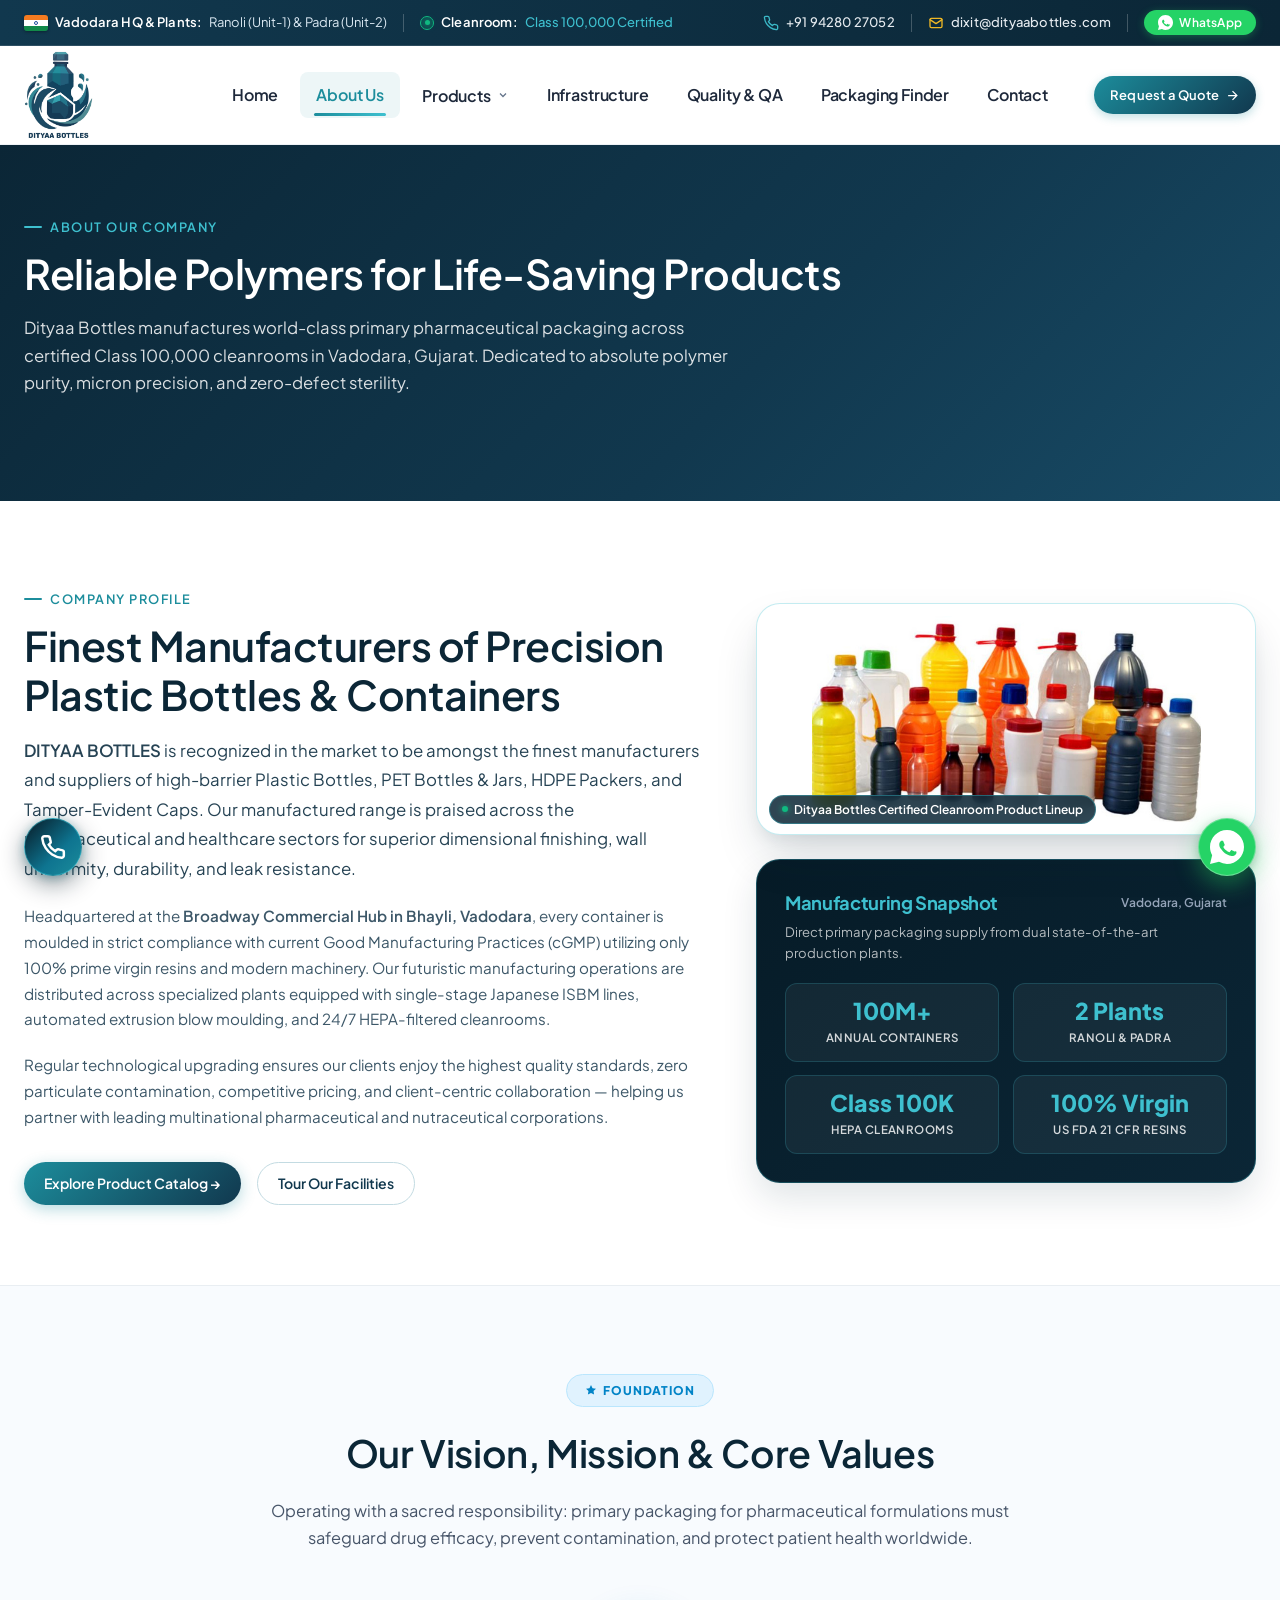
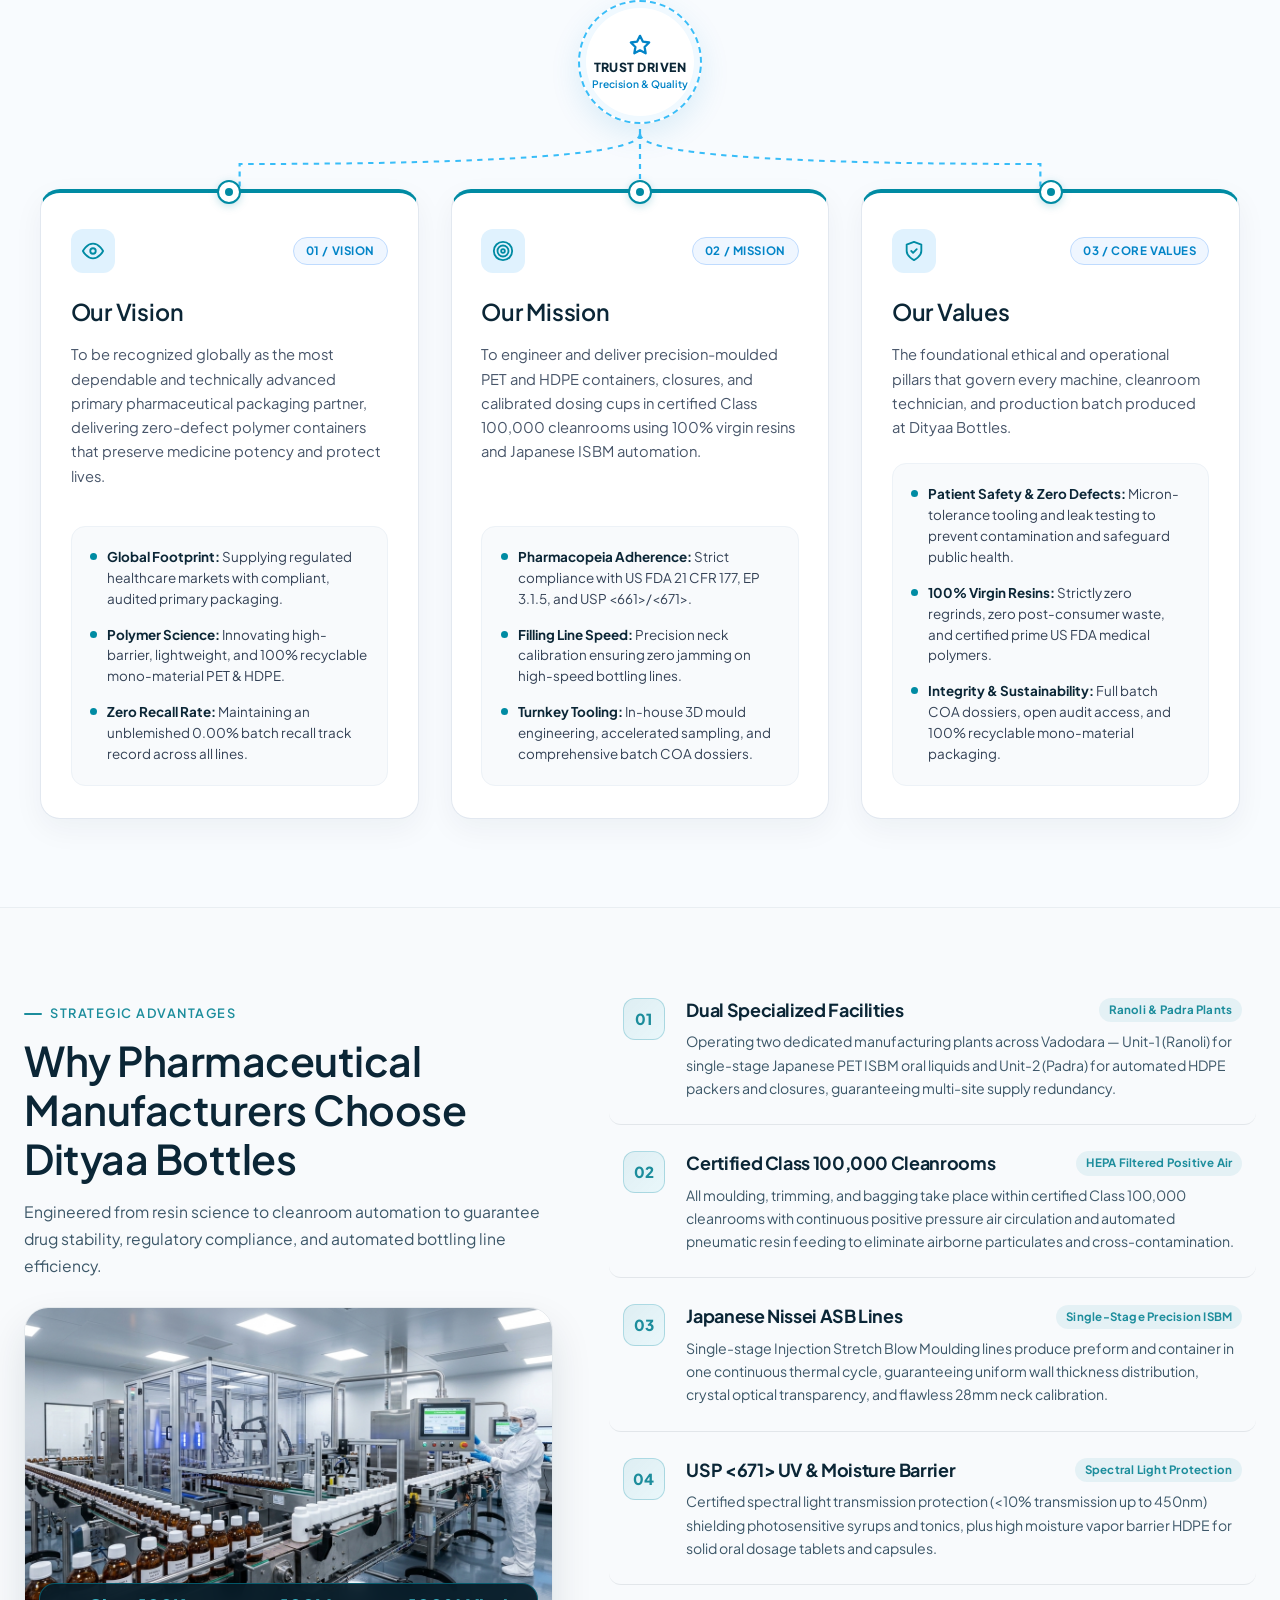
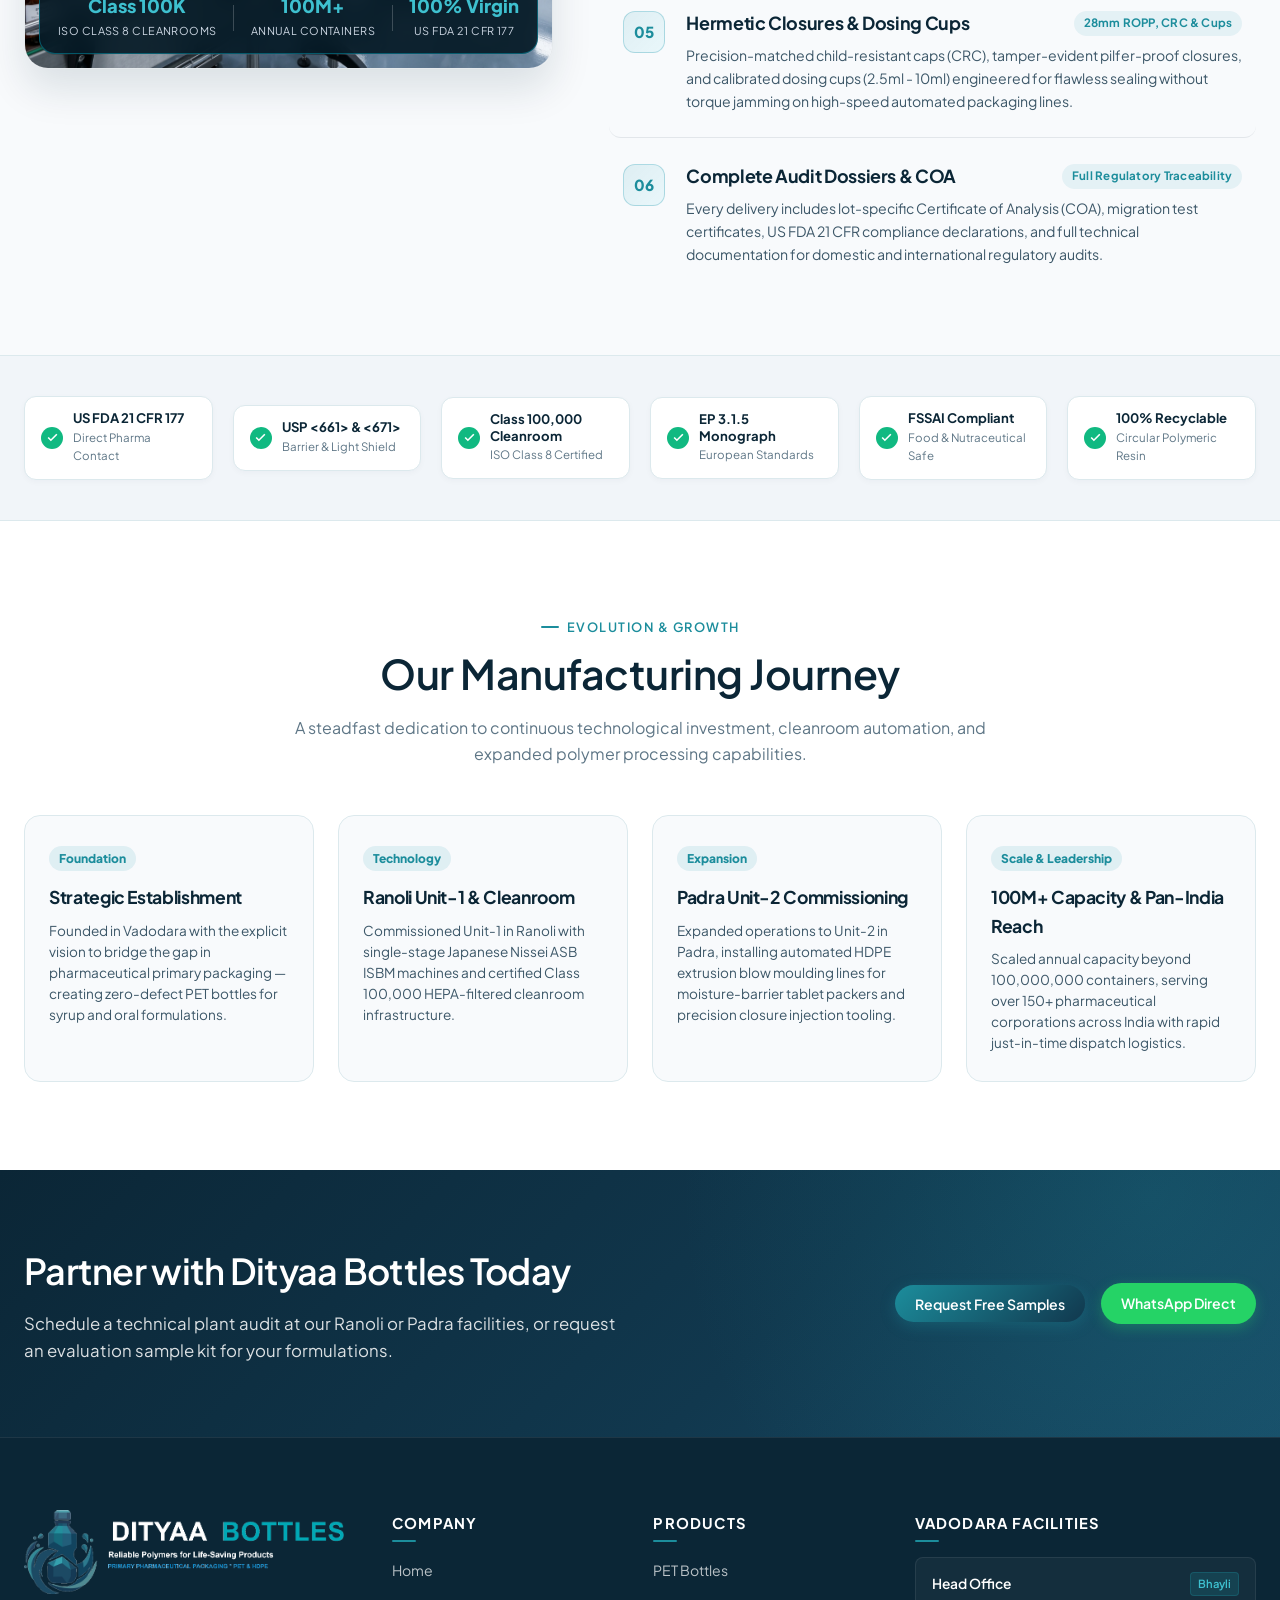
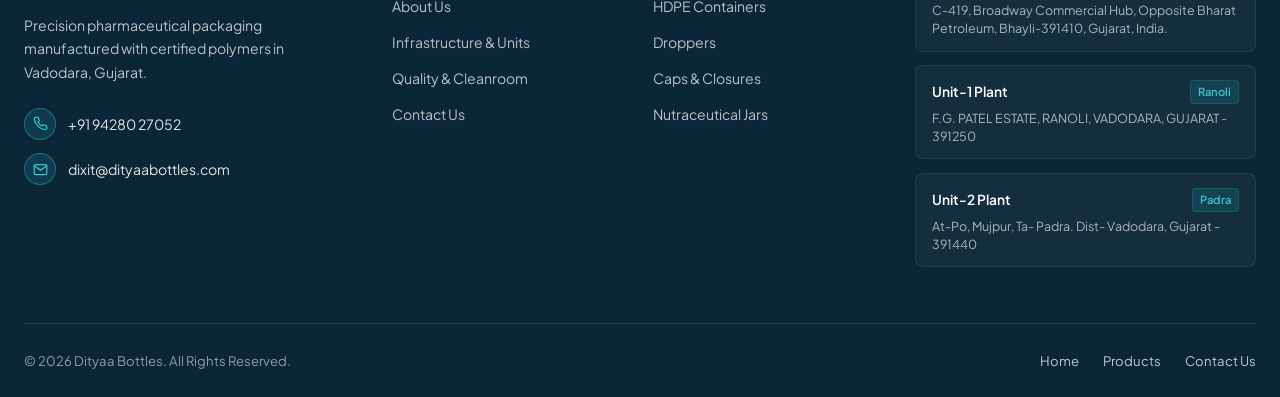
==== commit ff51df10: "Update Foundation section heading and card titles from bold to semi-bold (font-weight 600)" ====
--- a/about.html
+++ b/about.html
@@ -92,10 +92,10 @@
     }
     .foundation-title {
       font-size: 2.35rem;
-      font-weight: 800;
+      font-weight: 600;
       color: #0b2636;
       margin: 0 0 0.85rem 0;
-      letter-spacing: -0.02em;
+      letter-spacing: -0.01em;
     }
     .foundation-subtitle {
       font-size: 1.02rem;
@@ -249,7 +249,7 @@
     }
     .schematic-card-title {
       font-size: 1.45rem;
-      font-weight: 800;
+      font-weight: 600;
       color: #0b2636;
       margin: 0 0 0.75rem 0;
       letter-spacing: -0.01em;
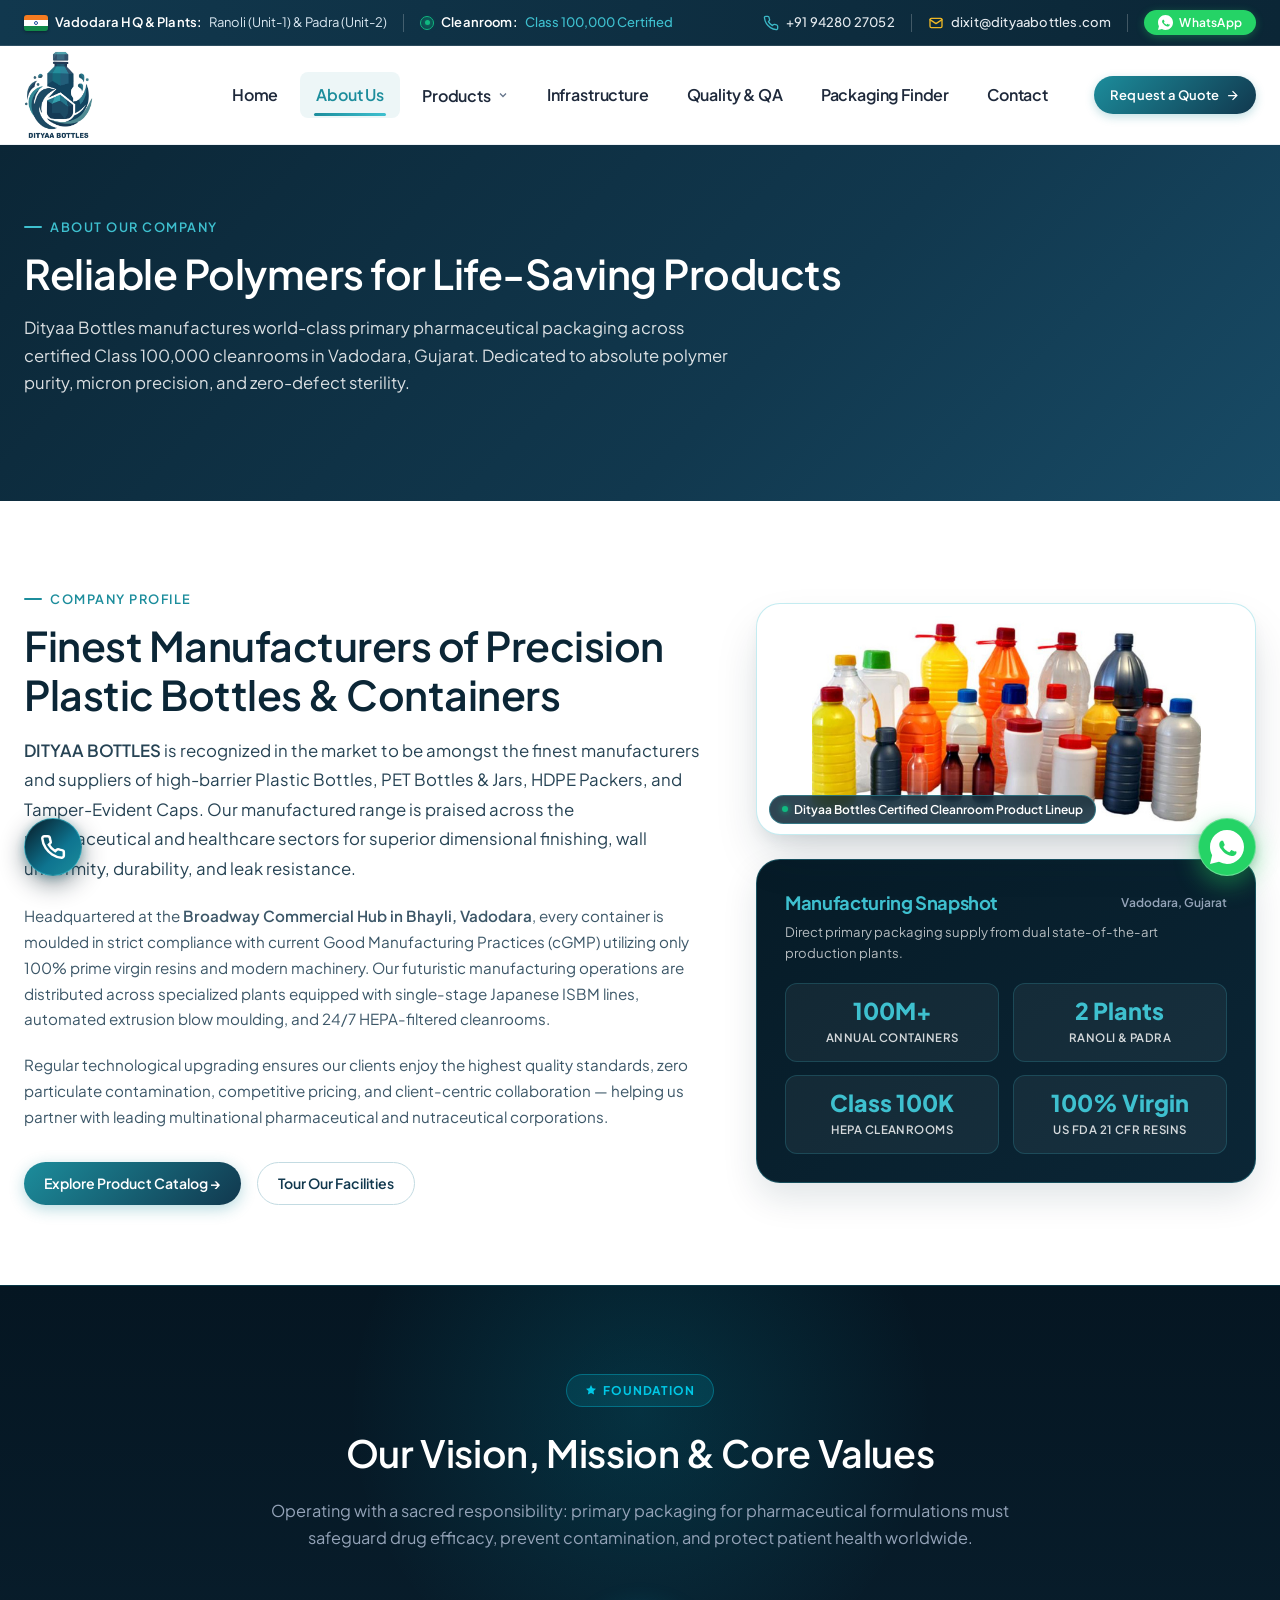
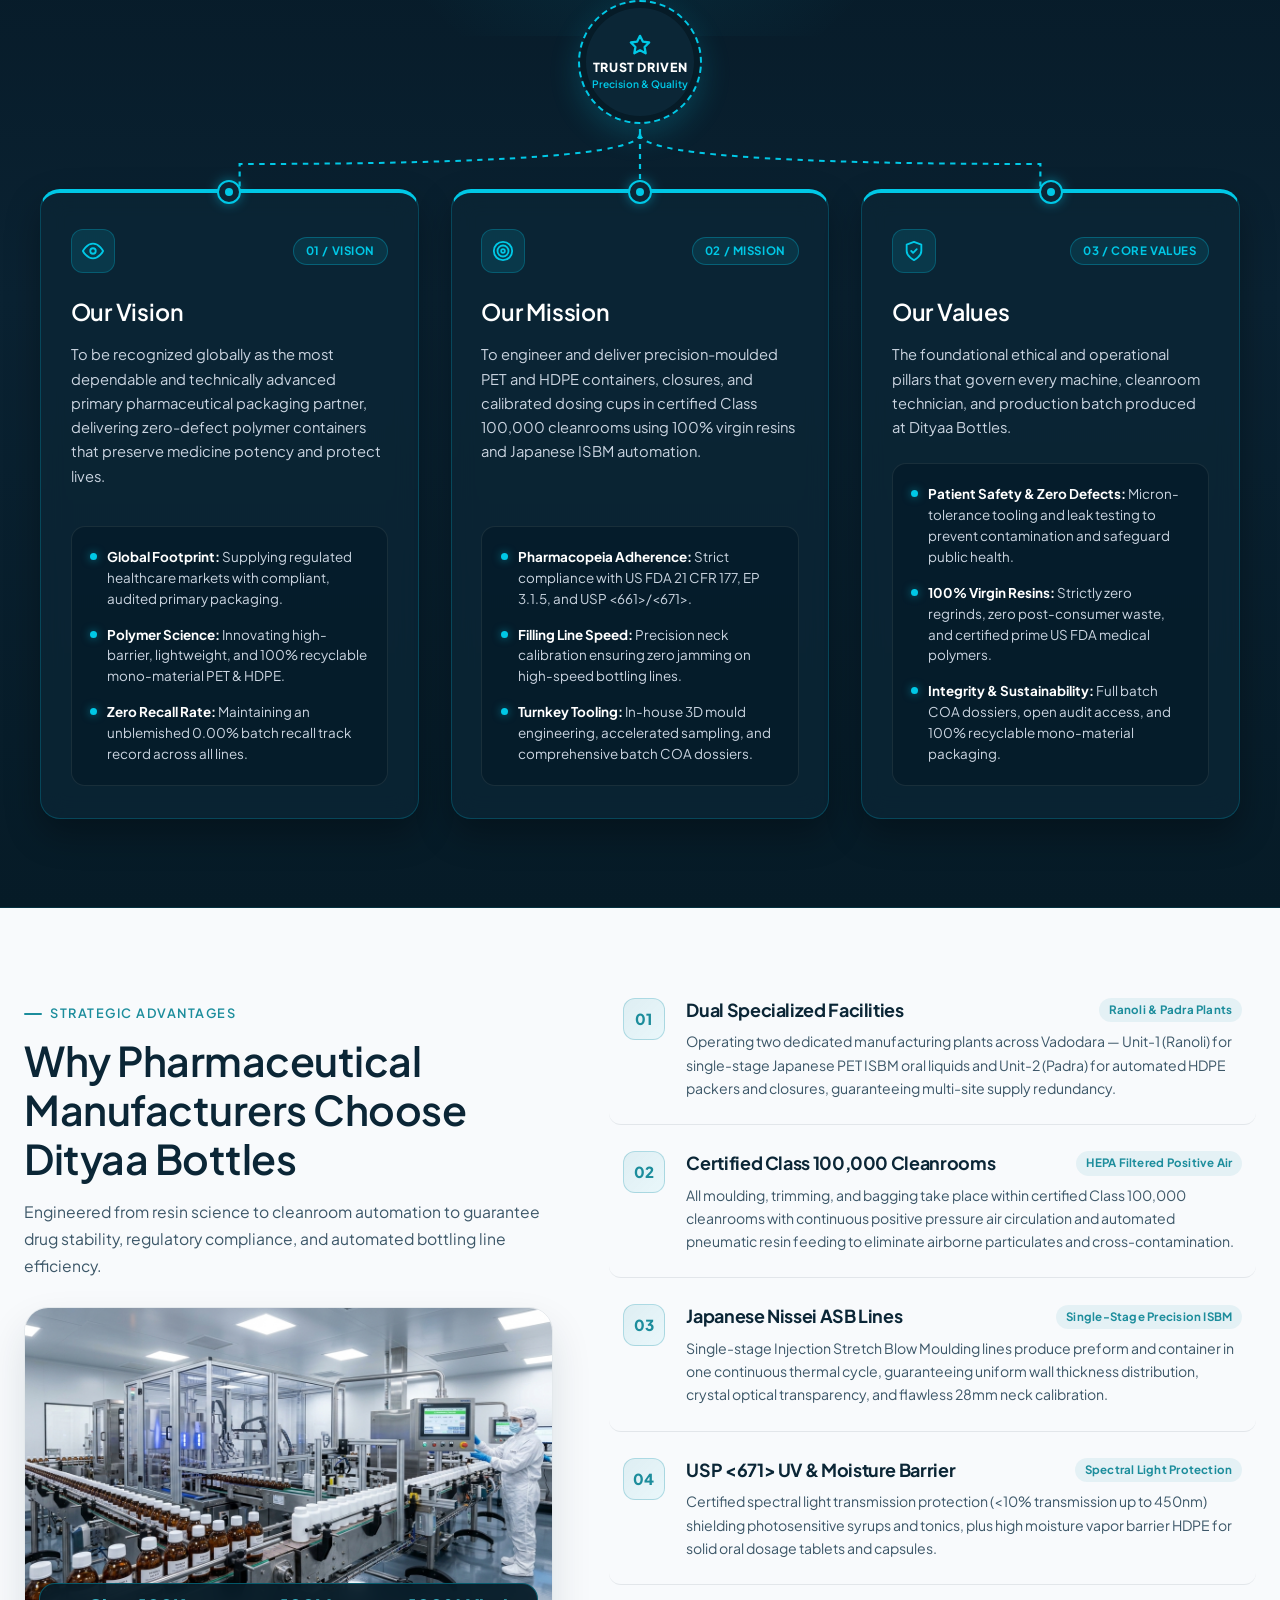
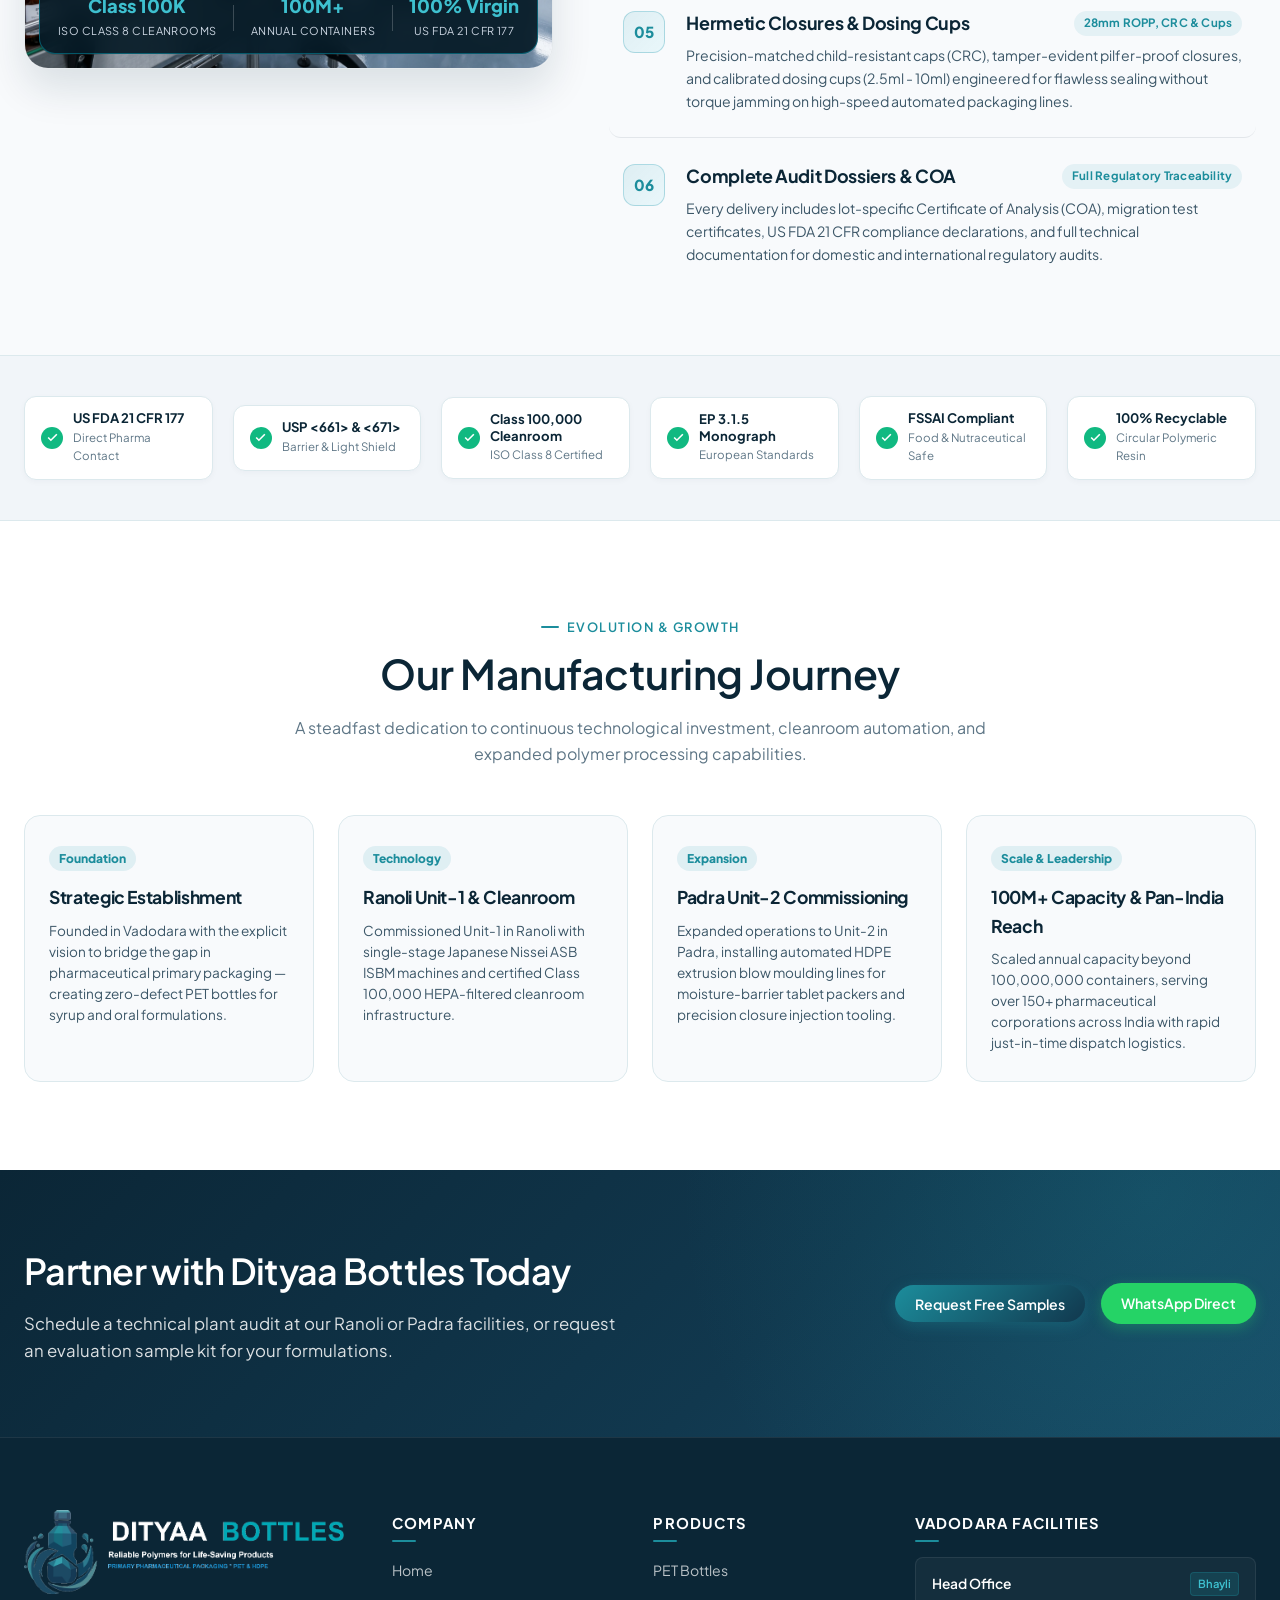
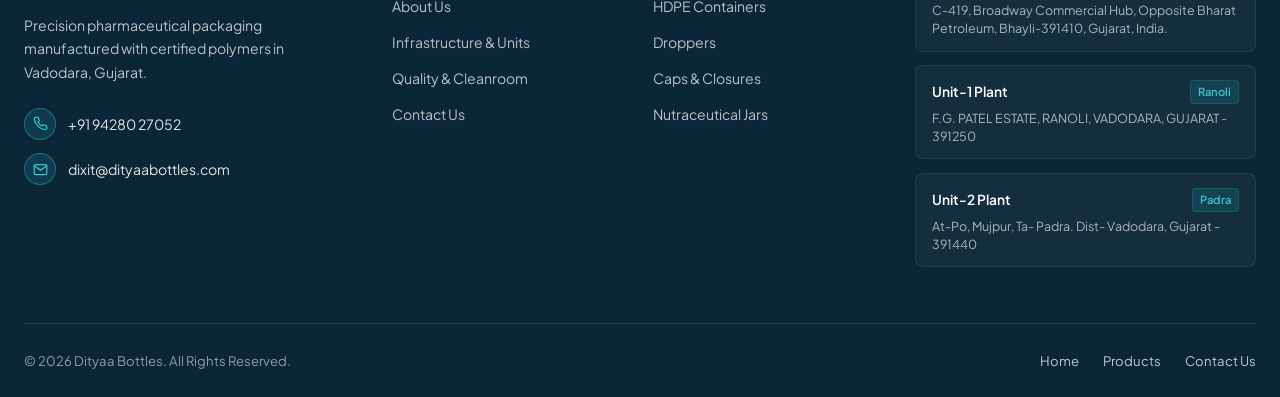
==== commit 5963d72e: "Convert Vision, Mission & Values schematic section to deep pharma dark theme with glowing cyan accen" ====
--- a/about.html
+++ b/about.html
@@ -62,18 +62,33 @@
       font-weight: 600;
     }
 
-    /* FOUNDATION SCHEMATIC SECTION (Vision, Mission & Values Architecture) */
+    /* FOUNDATION SCHEMATIC SECTION (Vision, Mission & Values Architecture - Dark Theme) */
     .foundation-section {
       padding-block: 5.5rem;
-      background: #f8fbfe;
+      background: linear-gradient(180deg, #051622 0%, #0a2232 50%, #061b27 100%);
       position: relative;
-      border-top: 1px solid rgba(11, 38, 54, 0.06);
-      border-bottom: 1px solid rgba(11, 38, 54, 0.06);
+      overflow: hidden;
+      border-top: 1px solid rgba(0, 200, 230, 0.15);
+      border-bottom: 1px solid rgba(0, 200, 230, 0.15);
+    }
+    .foundation-section::before {
+      content: "";
+      position: absolute;
+      top: -100px;
+      left: 50%;
+      transform: translateX(-50%);
+      width: 700px;
+      height: 450px;
+      background: radial-gradient(circle, rgba(0, 200, 230, 0.14) 0%, transparent 70%);
+      pointer-events: none;
+      z-index: 0;
     }
     .foundation-header {
       text-align: center;
       max-width: 760px;
       margin: 0 auto 3rem auto;
+      position: relative;
+      z-index: 1;
     }
     .foundation-kicker-pill {
       display: inline-flex;
@@ -81,11 +96,11 @@
       gap: 6px;
       padding: 6px 18px;
       border-radius: 999px;
-      background: #e0f2fe;
-      border: 1px solid #bae6fd;
-      color: #0284c7;
+      background: rgba(0, 200, 230, 0.12);
+      border: 1px solid rgba(0, 200, 230, 0.35);
+      color: #00c8e6;
       font-size: 0.75rem;
-      font-weight: 800;
+      font-weight: 700;
       letter-spacing: 0.08em;
       text-transform: uppercase;
       margin-bottom: 1rem;
@@ -93,13 +108,13 @@
     .foundation-title {
       font-size: 2.35rem;
       font-weight: 600;
-      color: #0b2636;
+      color: #ffffff;
       margin: 0 0 0.85rem 0;
       letter-spacing: -0.01em;
     }
     .foundation-subtitle {
       font-size: 1.02rem;
-      color: #475569;
+      color: #94a3b8;
       line-height: 1.7;
       margin: 0;
     }
@@ -109,6 +124,7 @@
       position: relative;
       max-width: 1200px;
       margin: 0 auto;
+      z-index: 1;
     }
     .schematic-hub-container {
       display: flex;
@@ -121,9 +137,9 @@
       width: 124px;
       height: 124px;
       border-radius: 50%;
-      background: #ffffff;
-      border: 2px dashed #38bdf8;
-      box-shadow: 0 10px 30px rgba(2, 132, 199, 0.12), inset 0 0 0 6px #f0f9ff;
+      background: #0b2636;
+      border: 2px dashed #00c8e6;
+      box-shadow: 0 10px 30px rgba(0, 200, 230, 0.2), inset 0 0 0 6px #061b27;
       display: flex;
       flex-direction: column;
       align-items: center;
@@ -131,13 +147,14 @@
       text-align: center;
       padding: 10px;
       position: relative;
-      transition: transform 0.3s ease;
+      transition: transform 0.3s ease, border-color 0.3s ease;
     }
     .schematic-hub:hover {
-      transform: scale(1.04);
+      transform: scale(1.05);
+      border-color: #38bdf8;
     }
     .schematic-hub-icon {
-      color: #0284c7;
+      color: #00c8e6;
       margin-bottom: 4px;
       display: flex;
       align-items: center;
@@ -146,14 +163,14 @@
     .schematic-hub-title {
       font-size: 0.78rem;
       font-weight: 800;
-      color: #0b2636;
-      letter-spacing: 0.04em;
+      color: #ffffff;
+      letter-spacing: 0.05em;
       line-height: 1.15;
       text-transform: uppercase;
     }
     .schematic-hub-sub {
       font-size: 0.64rem;
-      color: #0284c7;
+      color: #00c8e6;
       font-weight: 600;
       margin-top: 3px;
       line-height: 1.2;
@@ -178,11 +195,12 @@
       z-index: 2;
     }
     .schematic-card {
-      background: #ffffff;
+      background: rgba(11, 38, 54, 0.75);
+      backdrop-filter: blur(12px);
       border-radius: 20px;
-      border: 1px solid #e2e8f0;
-      border-top: 4px solid #008ba3;
-      box-shadow: 0 10px 30px rgba(11, 38, 54, 0.05);
+      border: 1px solid rgba(0, 200, 230, 0.22);
+      border-top: 4px solid #00c8e6;
+      box-shadow: 0 15px 35px rgba(0, 0, 0, 0.3);
       padding: 2.25rem 1.85rem 2rem 1.85rem;
       position: relative;
       display: flex;
@@ -191,8 +209,9 @@
     }
     .schematic-card:hover {
       transform: translateY(-6px);
-      box-shadow: 0 18px 40px rgba(11, 38, 54, 0.09);
-      border-top-color: #00c8e6;
+      box-shadow: 0 20px 45px rgba(0, 0, 0, 0.45);
+      border-top-color: #38bdf8;
+      border-color: rgba(0, 200, 230, 0.4);
     }
 
     /* Terminal circular node on card top border */
@@ -204,9 +223,9 @@
       width: 24px;
       height: 24px;
       border-radius: 50%;
-      background: #ffffff;
-      border: 2.5px solid #008ba3;
-      box-shadow: 0 2px 8px rgba(0, 139, 163, 0.25);
+      background: #0b2636;
+      border: 2.5px solid #00c8e6;
+      box-shadow: 0 0 12px rgba(0, 200, 230, 0.45);
       display: flex;
       align-items: center;
       justify-content: center;
@@ -217,7 +236,7 @@
       width: 8px;
       height: 8px;
       border-radius: 50%;
-      background: #008ba3;
+      background: #00c8e6;
     }
 
     /* Top bar inside card */
@@ -231,8 +250,9 @@
       width: 44px;
       height: 44px;
       border-radius: 12px;
-      background: #e0f2fe;
-      color: #008ba3;
+      background: rgba(0, 200, 230, 0.12);
+      color: #00c8e6;
+      border: 1px solid rgba(0, 200, 230, 0.25);
       display: flex;
       align-items: center;
       justify-content: center;
@@ -240,9 +260,9 @@
     .schematic-card-tag {
       font-size: 0.72rem;
       font-weight: 700;
-      color: #0284c7;
-      background: #eff6ff;
-      border: 1px solid #bfdbfe;
+      color: #00c8e6;
+      background: rgba(0, 200, 230, 0.1);
+      border: 1px solid rgba(0, 200, 230, 0.3);
       padding: 4px 12px;
       border-radius: 999px;
       letter-spacing: 0.05em;
@@ -250,21 +270,21 @@
     .schematic-card-title {
       font-size: 1.45rem;
       font-weight: 600;
-      color: #0b2636;
+      color: #ffffff;
       margin: 0 0 0.75rem 0;
       letter-spacing: -0.01em;
     }
     .schematic-card-desc {
       font-size: 0.92rem;
-      color: #475569;
+      color: #cbd5e1;
       line-height: 1.65;
       margin: 0 0 1.5rem 0;
     }
 
     /* Inset Points Container */
     .schematic-inset-box {
-      background: #f8fafc;
-      border: 1px solid #edf2f7;
+      background: rgba(6, 27, 39, 0.65);
+      border: 1px solid rgba(255, 255, 255, 0.08);
       border-radius: 14px;
       padding: 1.25rem 1.15rem;
       margin-top: auto;
@@ -277,19 +297,20 @@
       align-items: flex-start;
       gap: 10px;
       font-size: 0.84rem;
-      color: #334155;
+      color: #cbd5e1;
       line-height: 1.55;
     }
     .schematic-dot {
       width: 7px;
       height: 7px;
       border-radius: 50%;
-      background: #008ba3;
+      background: #00c8e6;
+      box-shadow: 0 0 8px rgba(0, 200, 230, 0.6);
       margin-top: 6px;
       flex-shrink: 0;
     }
     .schematic-point strong {
-      color: #0b2636;
+      color: #ffffff;
       font-weight: 700;
     }
 
@@ -815,16 +836,16 @@
           <!-- SVG Arching Branching Connectors -->
           <svg class="schematic-connectors-svg" viewBox="0 0 1100 80" fill="none" preserveAspectRatio="none">
             <!-- Central drop from hub -->
-            <line x1="550" y1="0" x2="550" y2="25" stroke="#38bdf8" stroke-width="2" stroke-dasharray="5 5" />
+            <line x1="550" y1="0" x2="550" y2="25" stroke="#00c8e6" stroke-width="2" stroke-dasharray="5 5" />
             
             <!-- Left Branch to Card 1 -->
-            <path d="M 550 25 Q 550 55 183 55 V 80" stroke="#38bdf8" stroke-width="2" stroke-dasharray="5 5" />
+            <path d="M 550 25 Q 550 55 183 55 V 80" stroke="#00c8e6" stroke-width="2" stroke-dasharray="5 5" />
             
             <!-- Center Drop to Card 2 -->
-            <line x1="550" y1="25" x2="550" y2="80" stroke="#38bdf8" stroke-width="2" stroke-dasharray="5 5" />
+            <line x1="550" y1="25" x2="550" y2="80" stroke="#00c8e6" stroke-width="2" stroke-dasharray="5 5" />
             
             <!-- Right Branch to Card 3 -->
-            <path d="M 550 25 Q 550 55 917 55 V 80" stroke="#38bdf8" stroke-width="2" stroke-dasharray="5 5" />
+            <path d="M 550 25 Q 550 55 917 55 V 80" stroke="#00c8e6" stroke-width="2" stroke-dasharray="5 5" />
           </svg>
 
           <!-- 3 Connected Cards -->
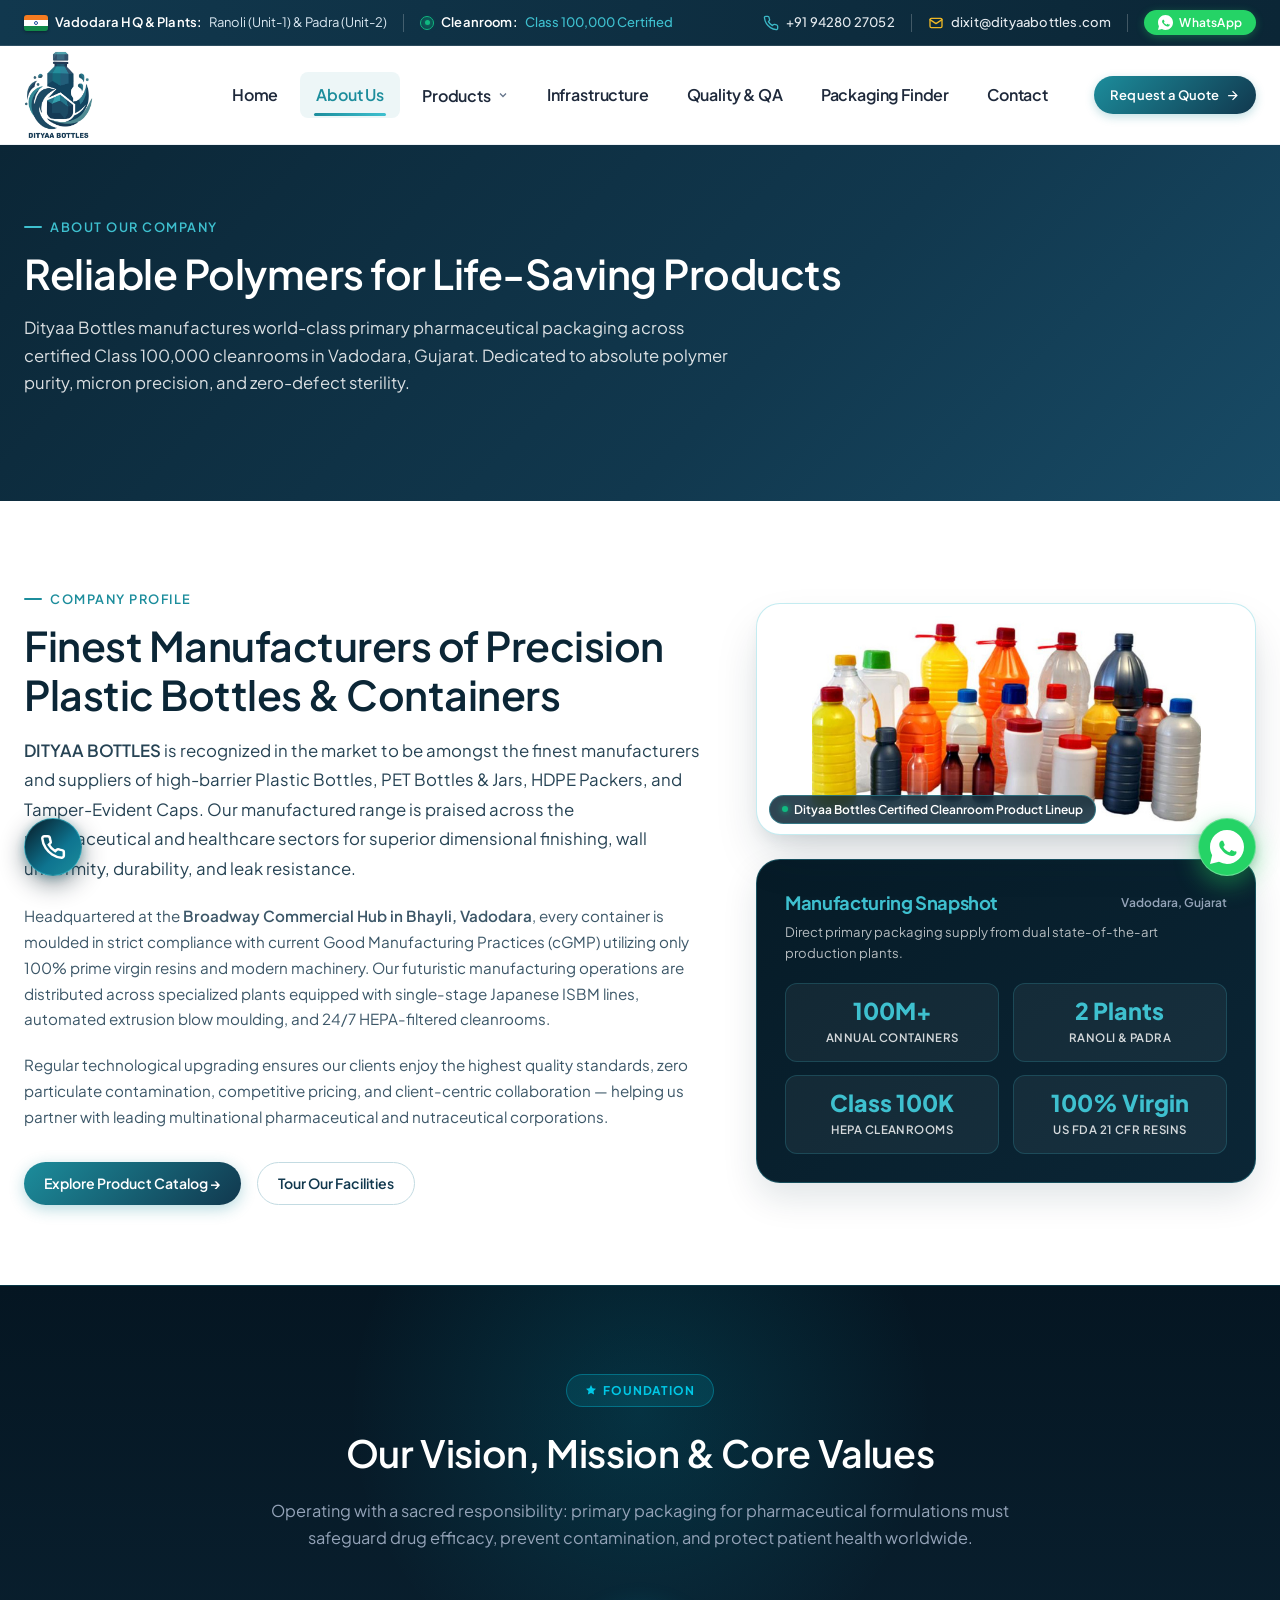
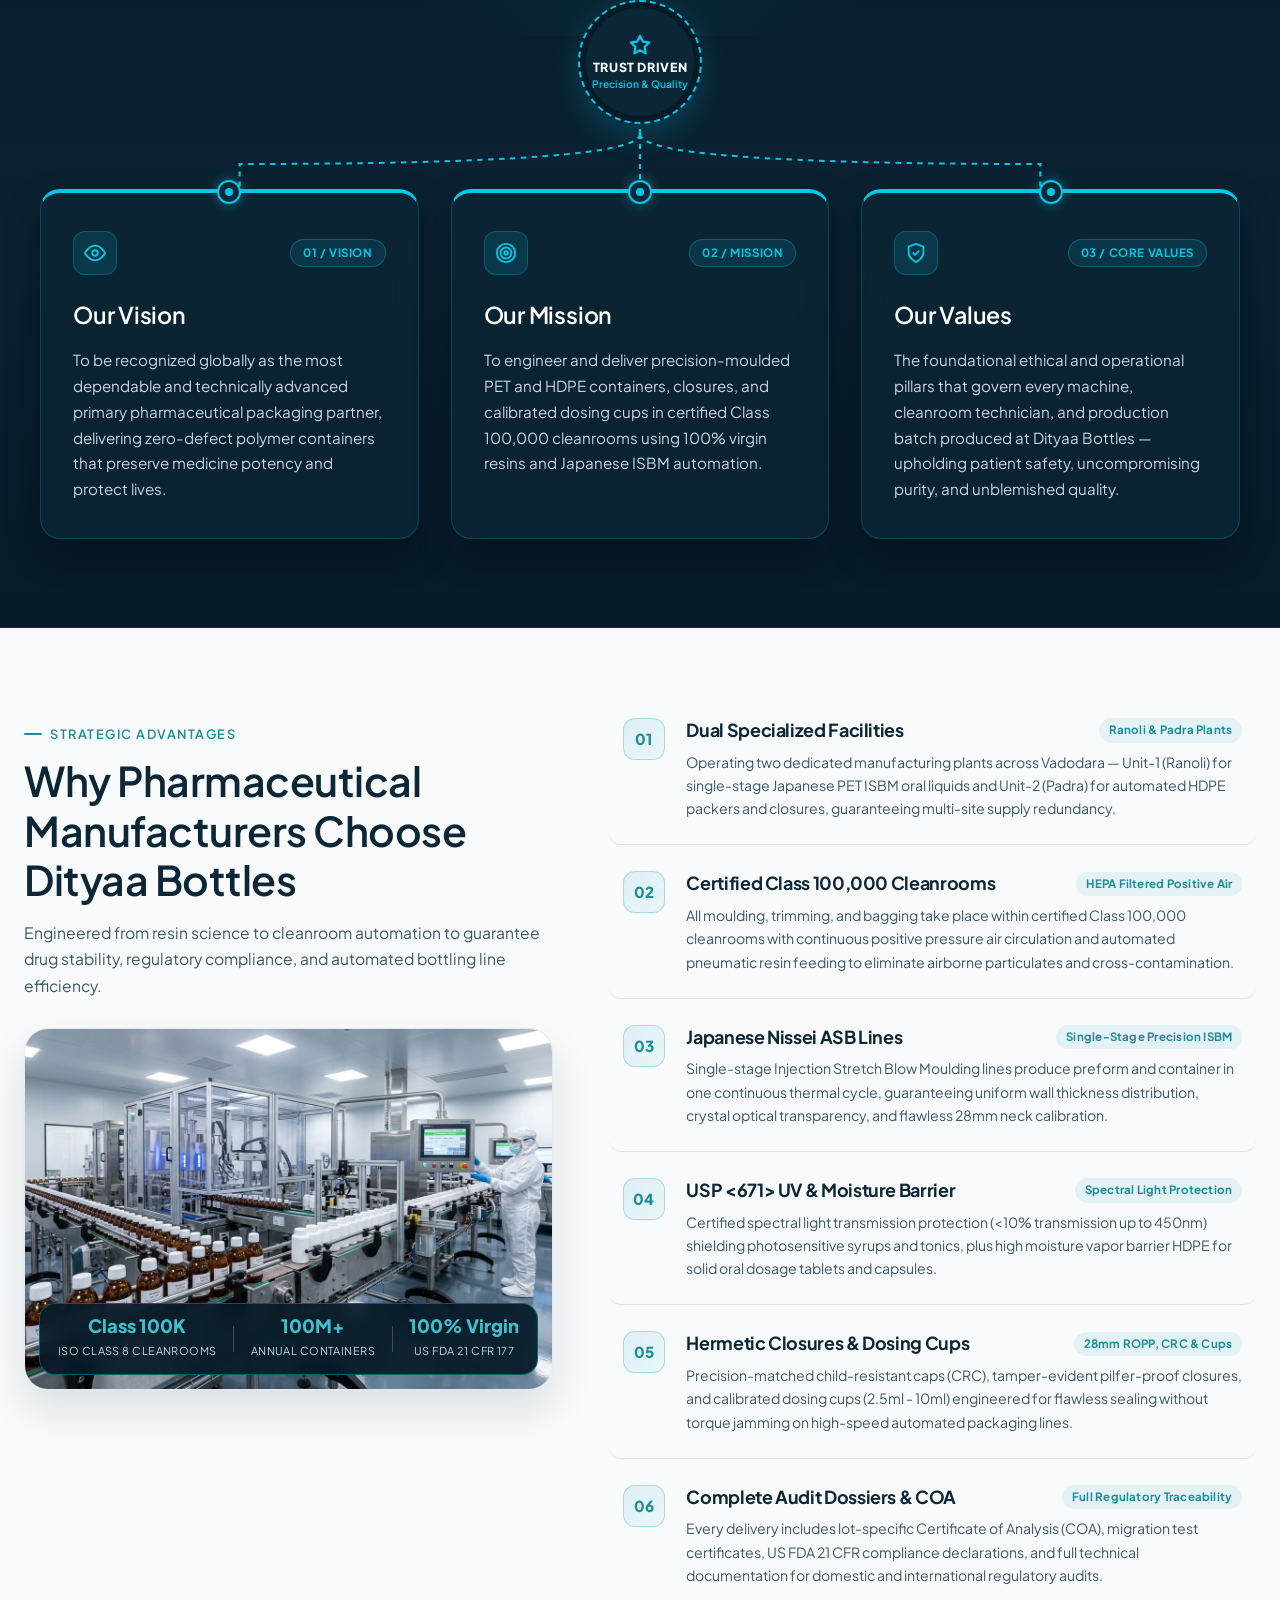
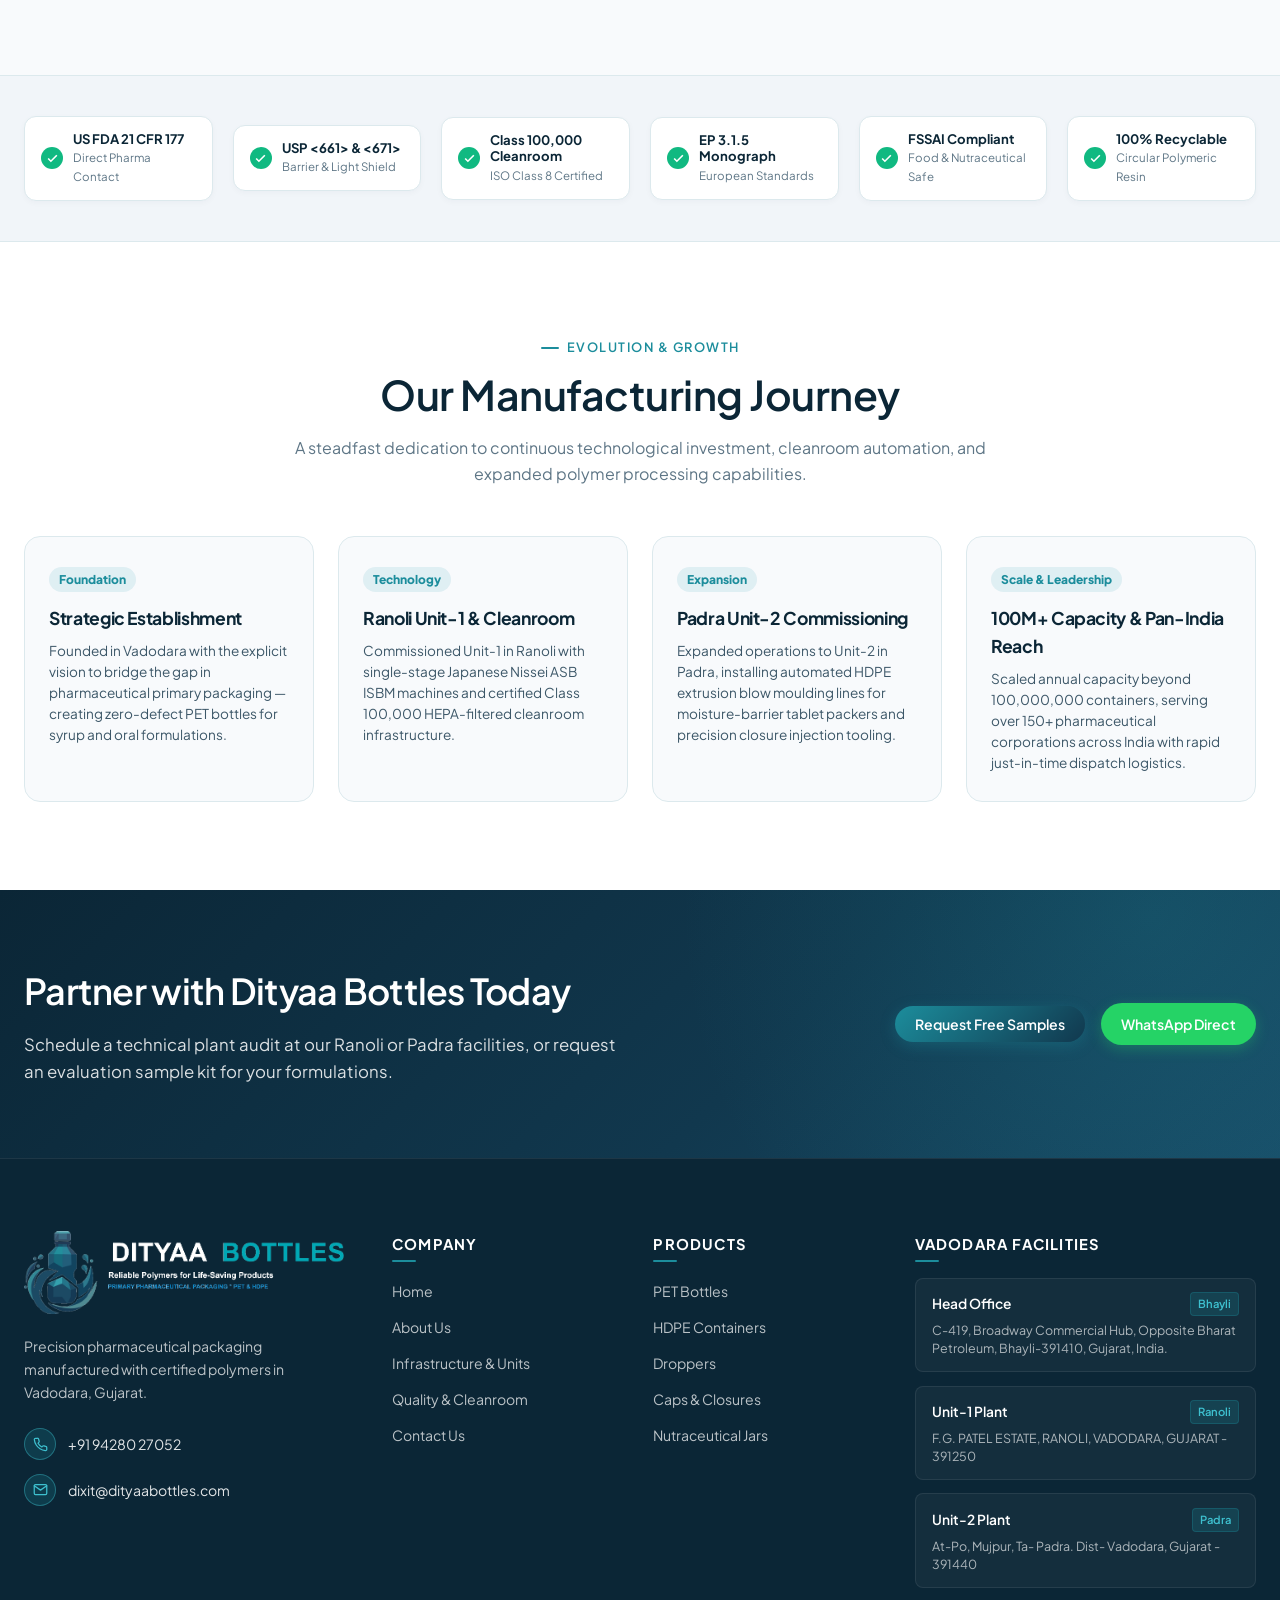
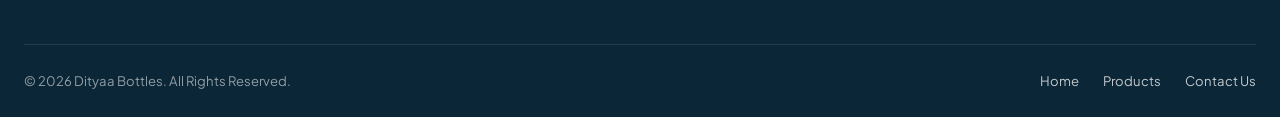
==== commit 7d92b8c0: "Remove key points bullet lists from Vision, Mission & Values cards for a clean, minimalist layout" ====
--- a/about.html
+++ b/about.html
@@ -201,11 +201,12 @@
       border: 1px solid rgba(0, 200, 230, 0.22);
       border-top: 4px solid #00c8e6;
       box-shadow: 0 15px 35px rgba(0, 0, 0, 0.3);
-      padding: 2.25rem 1.85rem 2rem 1.85rem;
+      padding: 2.35rem 2rem 2.25rem 2rem;
       position: relative;
       display: flex;
       flex-direction: column;
       transition: transform 0.25s ease, box-shadow 0.25s ease, border-top-color 0.25s ease;
+      min-height: 250px;
     }
     .schematic-card:hover {
       transform: translateY(-6px);
@@ -244,7 +245,7 @@
       display: flex;
       align-items: center;
       justify-content: space-between;
-      margin-bottom: 1.25rem;
+      margin-bottom: 1.35rem;
     }
     .schematic-card-icon {
       width: 44px;
@@ -271,47 +272,14 @@
       font-size: 1.45rem;
       font-weight: 600;
       color: #ffffff;
-      margin: 0 0 0.75rem 0;
+      margin: 0 0 0.85rem 0;
       letter-spacing: -0.01em;
     }
     .schematic-card-desc {
-      font-size: 0.92rem;
+      font-size: 0.95rem;
       color: #cbd5e1;
-      line-height: 1.65;
-      margin: 0 0 1.5rem 0;
-    }
-
-    /* Inset Points Container */
-    .schematic-inset-box {
-      background: rgba(6, 27, 39, 0.65);
-      border: 1px solid rgba(255, 255, 255, 0.08);
-      border-radius: 14px;
-      padding: 1.25rem 1.15rem;
-      margin-top: auto;
-      display: flex;
-      flex-direction: column;
-      gap: 0.95rem;
-    }
-    .schematic-point {
-      display: flex;
-      align-items: flex-start;
-      gap: 10px;
-      font-size: 0.84rem;
-      color: #cbd5e1;
-      line-height: 1.55;
-    }
-    .schematic-dot {
-      width: 7px;
-      height: 7px;
-      border-radius: 50%;
-      background: #00c8e6;
-      box-shadow: 0 0 8px rgba(0, 200, 230, 0.6);
-      margin-top: 6px;
-      flex-shrink: 0;
-    }
-    .schematic-point strong {
-      color: #ffffff;
-      font-weight: 700;
+      line-height: 1.7;
+      margin: 0;
     }
 
     /* Strategic Advantages - Split Streamlined Layout (Non-Card) */
@@ -868,21 +836,6 @@
               <p class="schematic-card-desc">
                 To be recognized globally as the most dependable and technically advanced primary pharmaceutical packaging partner, delivering zero-defect polymer containers that preserve medicine potency and protect lives.
               </p>
-
-              <div class="schematic-inset-box">
-                <div class="schematic-point">
-                  <span class="schematic-dot"></span>
-                  <span><strong>Global Footprint:</strong> Supplying regulated healthcare markets with compliant, audited primary packaging.</span>
-                </div>
-                <div class="schematic-point">
-                  <span class="schematic-dot"></span>
-                  <span><strong>Polymer Science:</strong> Innovating high-barrier, lightweight, and 100% recyclable mono-material PET &amp; HDPE.</span>
-                </div>
-                <div class="schematic-point">
-                  <span class="schematic-dot"></span>
-                  <span><strong>Zero Recall Rate:</strong> Maintaining an unblemished 0.00% batch recall track record across all lines.</span>
-                </div>
-              </div>
             </div>
 
             <!-- CARD 2: MISSION -->
@@ -904,21 +857,6 @@
               <p class="schematic-card-desc">
                 To engineer and deliver precision-moulded PET and HDPE containers, closures, and calibrated dosing cups in certified Class 100,000 cleanrooms using 100% virgin resins and Japanese ISBM automation.
               </p>
-
-              <div class="schematic-inset-box">
-                <div class="schematic-point">
-                  <span class="schematic-dot"></span>
-                  <span><strong>Pharmacopeia Adherence:</strong> Strict compliance with US FDA 21 CFR 177, EP 3.1.5, and USP &lt;661&gt;/&lt;671&gt;.</span>
-                </div>
-                <div class="schematic-point">
-                  <span class="schematic-dot"></span>
-                  <span><strong>Filling Line Speed:</strong> Precision neck calibration ensuring zero jamming on high-speed bottling lines.</span>
-                </div>
-                <div class="schematic-point">
-                  <span class="schematic-dot"></span>
-                  <span><strong>Turnkey Tooling:</strong> In-house 3D mould engineering, accelerated sampling, and comprehensive batch COA dossiers.</span>
-                </div>
-              </div>
             </div>
 
             <!-- CARD 3: CORE VALUES -->
@@ -937,23 +875,8 @@
 
               <h3 class="schematic-card-title">Our Values</h3>
               <p class="schematic-card-desc">
-                The foundational ethical and operational pillars that govern every machine, cleanroom technician, and production batch produced at Dityaa Bottles.
+                The foundational ethical and operational pillars that govern every machine, cleanroom technician, and production batch produced at Dityaa Bottles — upholding patient safety, uncompromising purity, and unblemished quality.
               </p>
-
-              <div class="schematic-inset-box">
-                <div class="schematic-point">
-                  <span class="schematic-dot"></span>
-                  <span><strong>Patient Safety &amp; Zero Defects:</strong> Micron-tolerance tooling and leak testing to prevent contamination and safeguard public health.</span>
-                </div>
-                <div class="schematic-point">
-                  <span class="schematic-dot"></span>
-                  <span><strong>100% Virgin Resins:</strong> Strictly zero regrinds, zero post-consumer waste, and certified prime US FDA medical polymers.</span>
-                </div>
-                <div class="schematic-point">
-                  <span class="schematic-dot"></span>
-                  <span><strong>Integrity &amp; Sustainability:</strong> Full batch COA dossiers, open audit access, and 100% recyclable mono-material packaging.</span>
-                </div>
-              </div>
             </div>
           </div>
         </div>
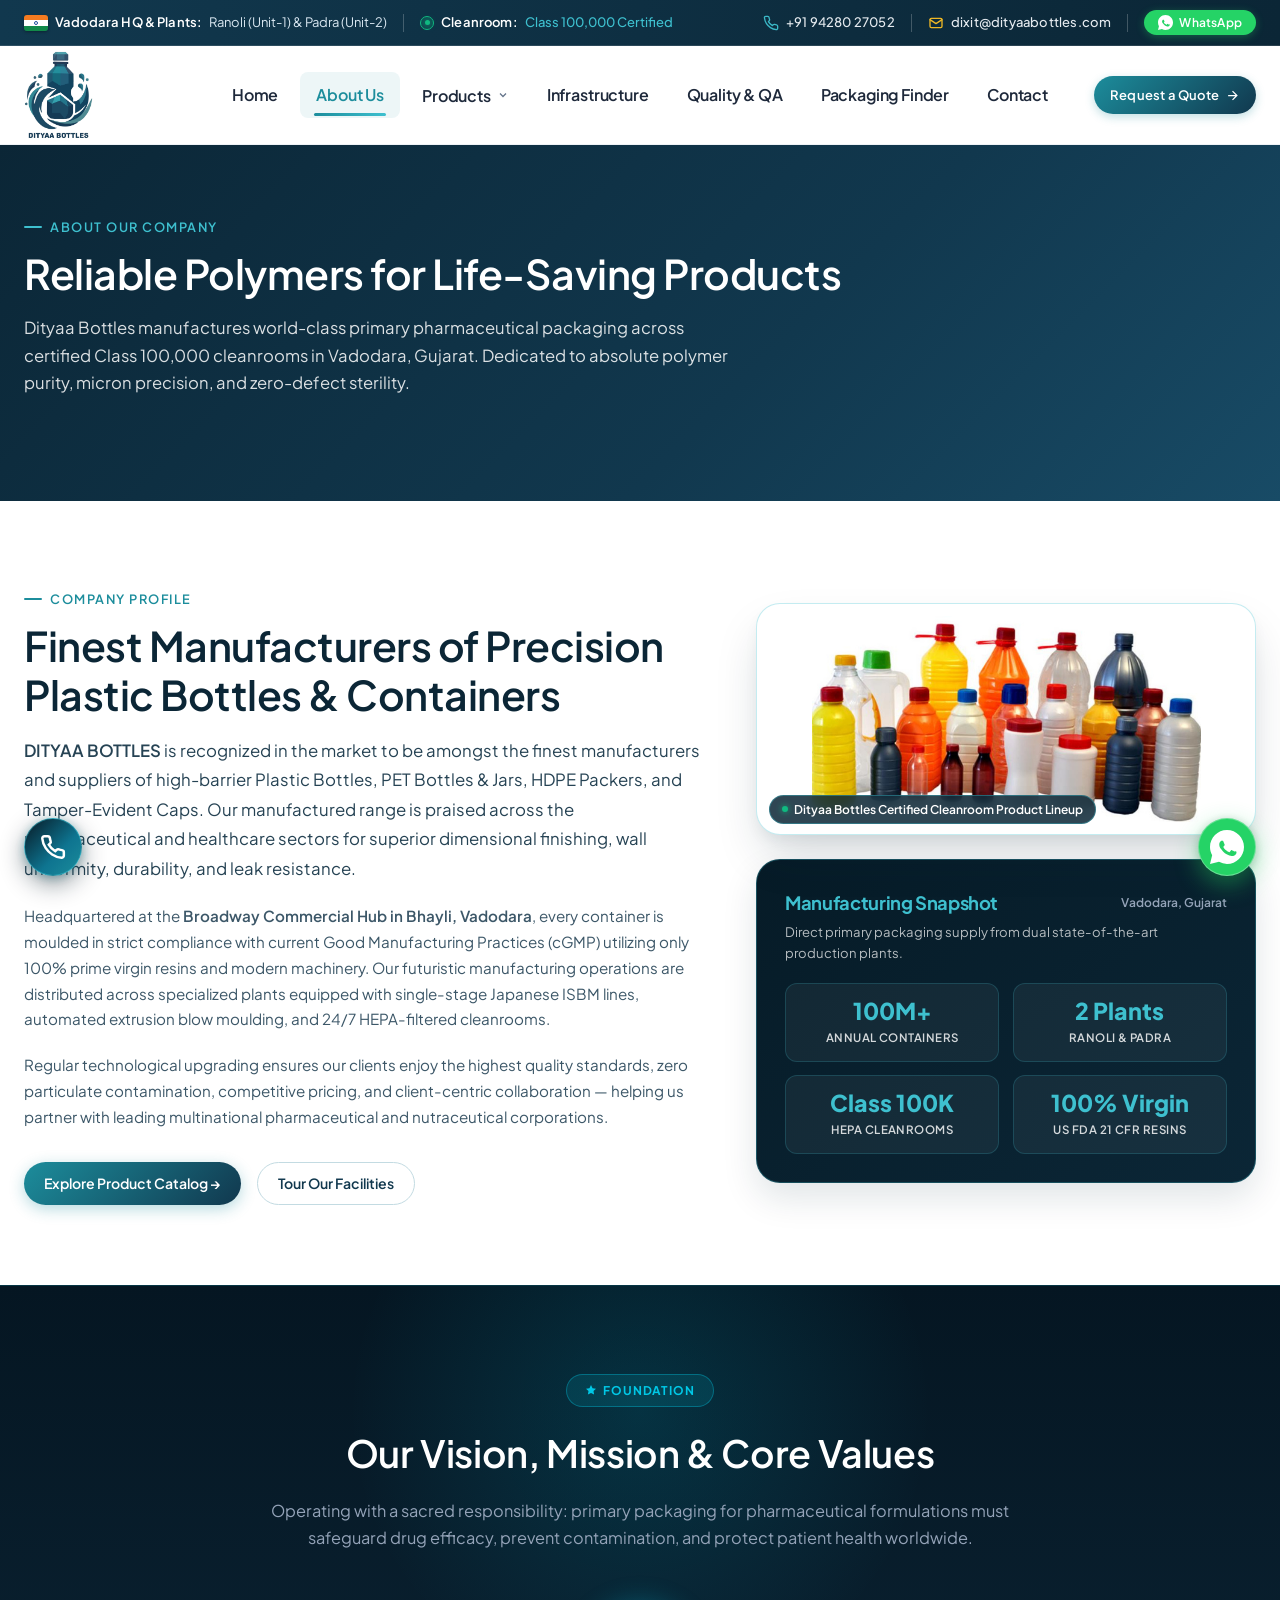
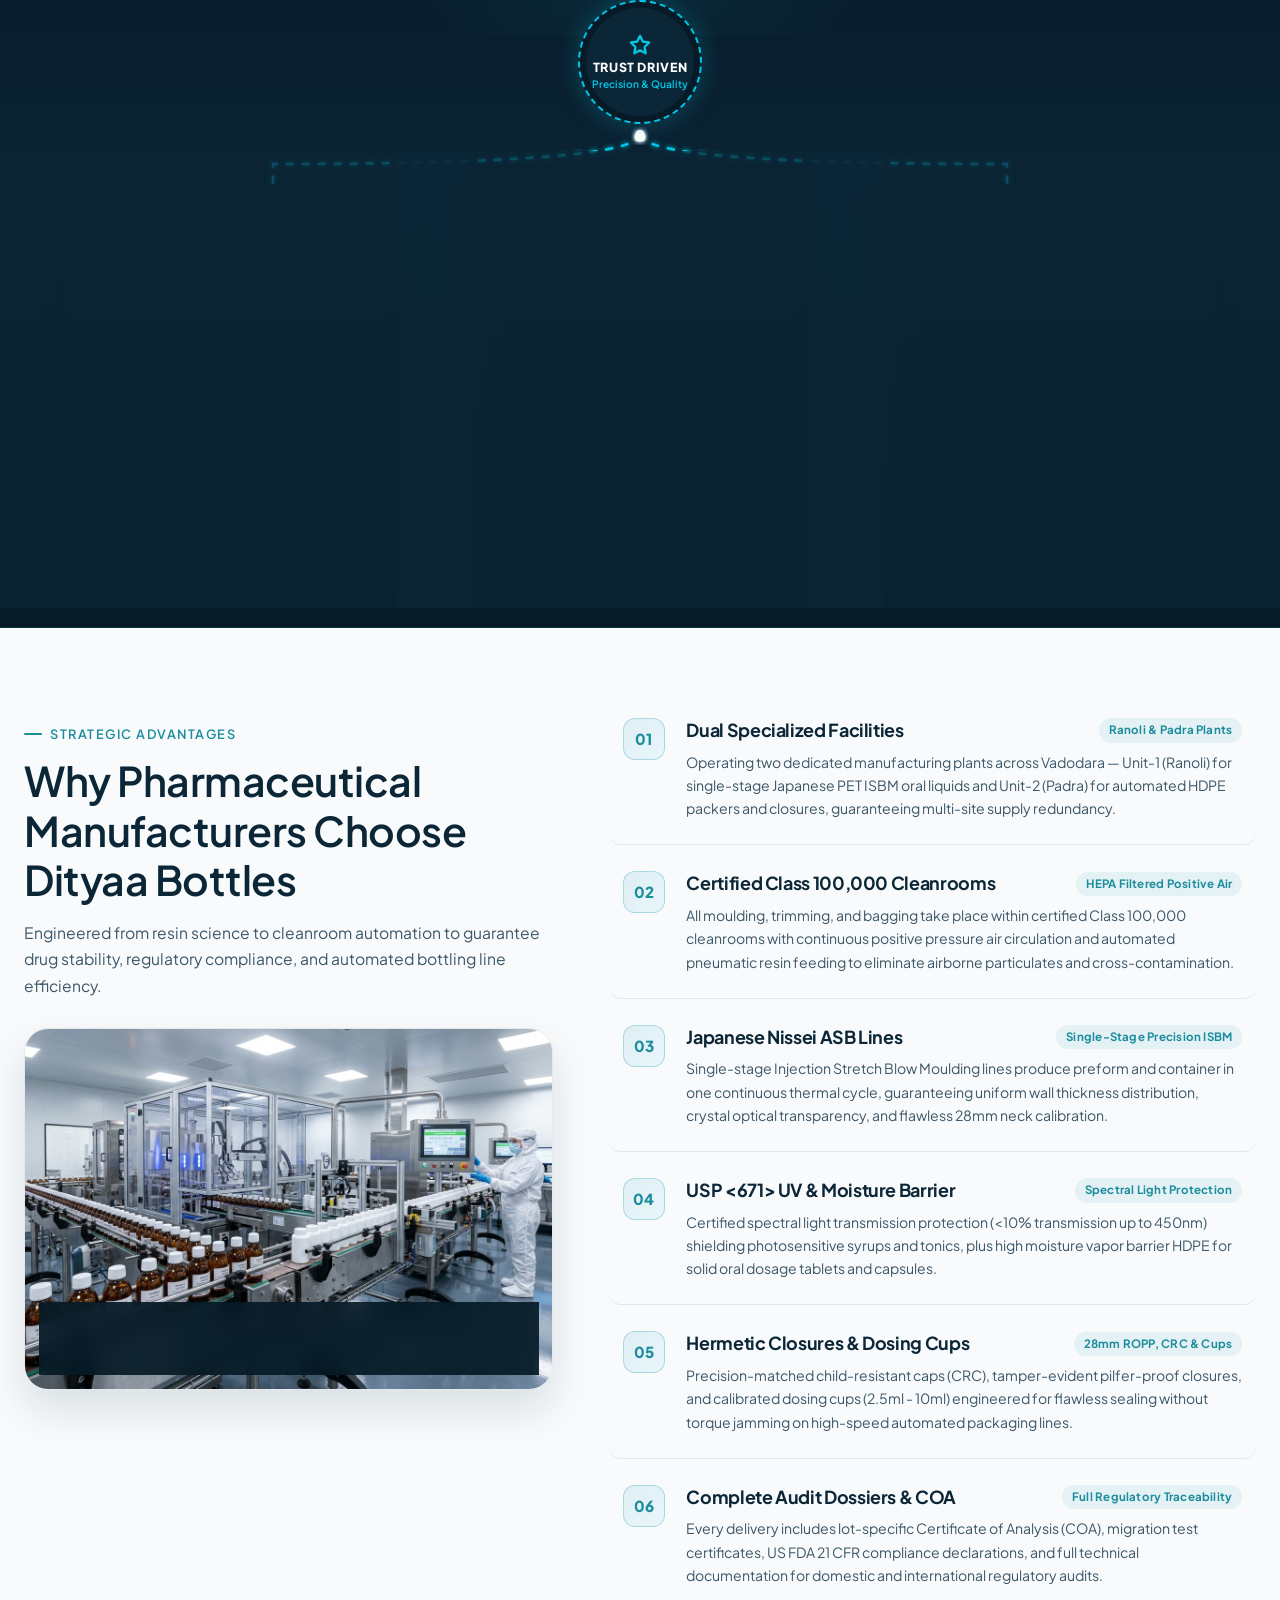
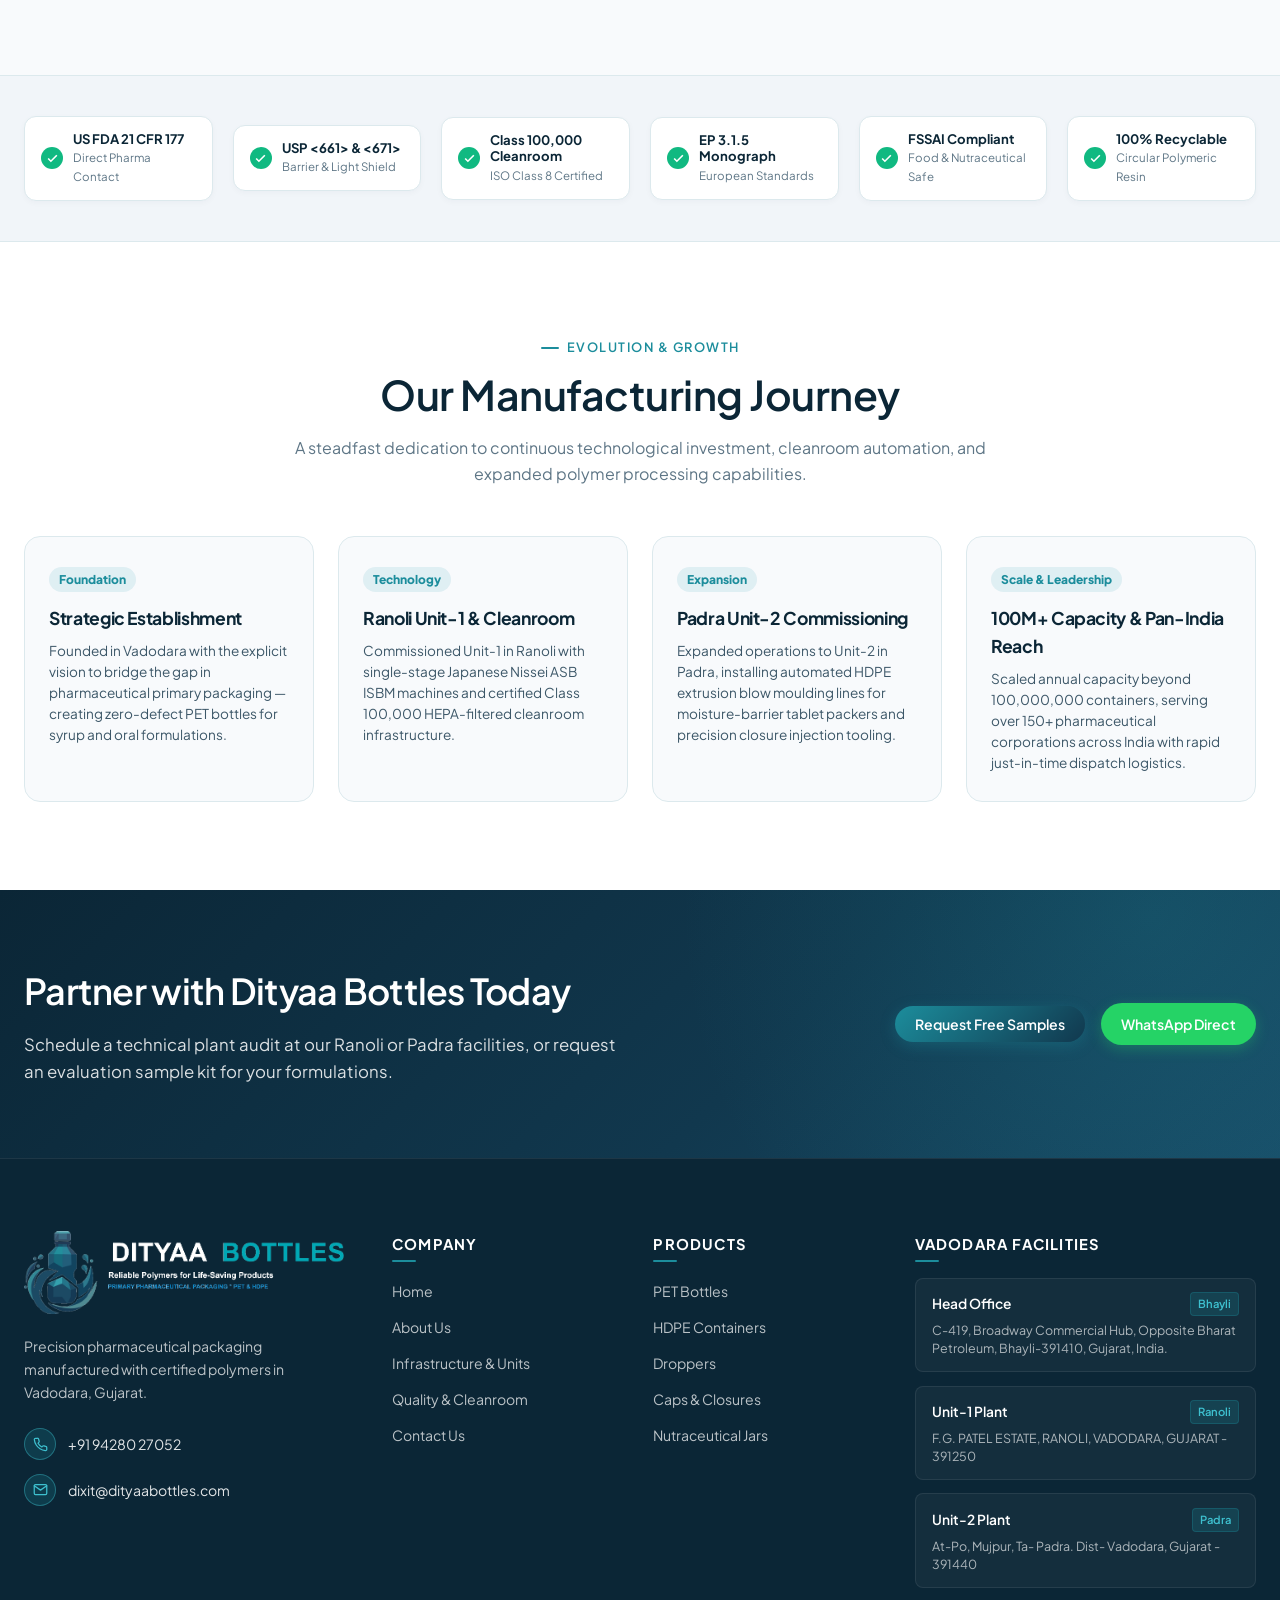
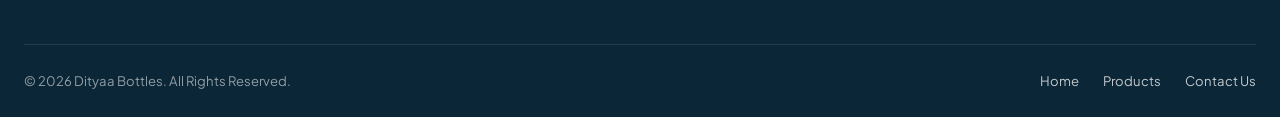
==== commit 7f4674d6: "Add dynamic glowing flowing-line animation and traveling energy pulses from Trust hub to Vision, Mis" ====
--- a/about.html
+++ b/about.html
@@ -139,7 +139,7 @@
       border-radius: 50%;
       background: #0b2636;
       border: 2px dashed #00c8e6;
-      box-shadow: 0 10px 30px rgba(0, 200, 230, 0.2), inset 0 0 0 6px #061b27;
+      box-shadow: 0 0 25px rgba(0, 200, 230, 0.25), inset 0 0 0 6px #061b27;
       display: flex;
       flex-direction: column;
       align-items: center;
@@ -148,6 +148,15 @@
       padding: 10px;
       position: relative;
       transition: transform 0.3s ease, border-color 0.3s ease;
+      animation: hubPulse 3s ease-in-out infinite;
+    }
+    @keyframes hubPulse {
+      0%, 100% {
+        box-shadow: 0 0 20px rgba(0, 200, 230, 0.25), inset 0 0 0 6px #061b27;
+      }
+      50% {
+        box-shadow: 0 0 35px rgba(0, 200, 230, 0.5), inset 0 0 0 6px #061b27;
+      }
     }
     .schematic-hub:hover {
       transform: scale(1.05);
@@ -184,6 +193,21 @@
       margin-top: -15px;
       position: relative;
       z-index: 1;
+      overflow: visible;
+    }
+
+    /* Animated flowing lines */
+    .schematic-flow-line {
+      stroke-dasharray: 8 8;
+      animation: schematicFlow 1.2s linear infinite;
+    }
+    @keyframes schematicFlow {
+      from {
+        stroke-dashoffset: 0;
+      }
+      to {
+        stroke-dashoffset: -16;
+      }
     }
 
     /* 3-Card Grid */
@@ -238,6 +262,26 @@
       height: 8px;
       border-radius: 50%;
       background: #00c8e6;
+      box-shadow: 0 0 8px #00c8e6;
+    }
+    .schematic-terminal-node::before {
+      content: '';
+      position: absolute;
+      width: 100%;
+      height: 100%;
+      border-radius: 50%;
+      border: 1px solid #00c8e6;
+      animation: nodePing 2.2s cubic-bezier(0, 0, 0.2, 1) infinite;
+    }
+    @keyframes nodePing {
+      0% {
+        transform: scale(1);
+        opacity: 0.9;
+      }
+      80%, 100% {
+        transform: scale(2.2);
+        opacity: 0;
+      }
     }
 
     /* Top bar inside card */
@@ -801,19 +845,43 @@
             </div>
           </div>
 
-          <!-- SVG Arching Branching Connectors -->
-          <svg class="schematic-connectors-svg" viewBox="0 0 1100 80" fill="none" preserveAspectRatio="none">
+          <!-- Animated SVG Arching Branching Connectors -->
+          <svg class="schematic-connectors-svg" viewBox="0 0 1100 80" fill="none">
+            <defs>
+              <!-- Neon Glow Filter -->
+              <filter id="neonGlow" x="-30%" y="-30%" width="160%" height="160%">
+                <feGaussianBlur stdDeviation="2.5" result="blur" />
+                <feMerge>
+                  <feMergeNode in="blur" />
+                  <feMergeNode in="SourceGraphic" />
+                </feMerge>
+              </filter>
+            </defs>
+
             <!-- Central drop from hub -->
-            <line x1="550" y1="0" x2="550" y2="25" stroke="#00c8e6" stroke-width="2" stroke-dasharray="5 5" />
+            <line class="schematic-flow-line" x1="550" y1="0" x2="550" y2="25" stroke="#00c8e6" stroke-width="2.5" filter="url(#neonGlow)" />
             
             <!-- Left Branch to Card 1 -->
-            <path d="M 550 25 Q 550 55 183 55 V 80" stroke="#00c8e6" stroke-width="2" stroke-dasharray="5 5" />
+            <path class="schematic-flow-line" d="M 550 25 Q 550 55 183 55 V 80" stroke="#00c8e6" stroke-width="2.5" filter="url(#neonGlow)" />
             
             <!-- Center Drop to Card 2 -->
-            <line x1="550" y1="25" x2="550" y2="80" stroke="#00c8e6" stroke-width="2" stroke-dasharray="5 5" />
+            <line class="schematic-flow-line" x1="550" y1="25" x2="550" y2="80" stroke="#00c8e6" stroke-width="2.5" filter="url(#neonGlow)" />
             
             <!-- Right Branch to Card 3 -->
-            <path d="M 550 25 Q 550 55 917 55 V 80" stroke="#00c8e6" stroke-width="2" stroke-dasharray="5 5" />
+            <path class="schematic-flow-line" d="M 550 25 Q 550 55 917 55 V 80" stroke="#00c8e6" stroke-width="2.5" filter="url(#neonGlow)" />
+
+            <!-- Traveling Luminous Photons (Energy Pulses) -->
+            <circle r="4.5" fill="#ffffff" filter="url(#neonGlow)">
+              <animateMotion dur="2s" repeatCount="indefinite" path="M 550 25 Q 550 55 183 55 V 80" keyPoints="0;1" keyTimes="0;1" />
+            </circle>
+
+            <circle r="4.5" fill="#ffffff" filter="url(#neonGlow)">
+              <animateMotion dur="2s" repeatCount="indefinite" path="M 550 25 V 80" keyPoints="0;1" keyTimes="0;1" />
+            </circle>
+
+            <circle r="4.5" fill="#ffffff" filter="url(#neonGlow)">
+              <animateMotion dur="2s" repeatCount="indefinite" path="M 550 25 Q 550 55 917 55 V 80" keyPoints="0;1" keyTimes="0;1" />
+            </circle>
           </svg>
 
           <!-- 3 Connected Cards -->
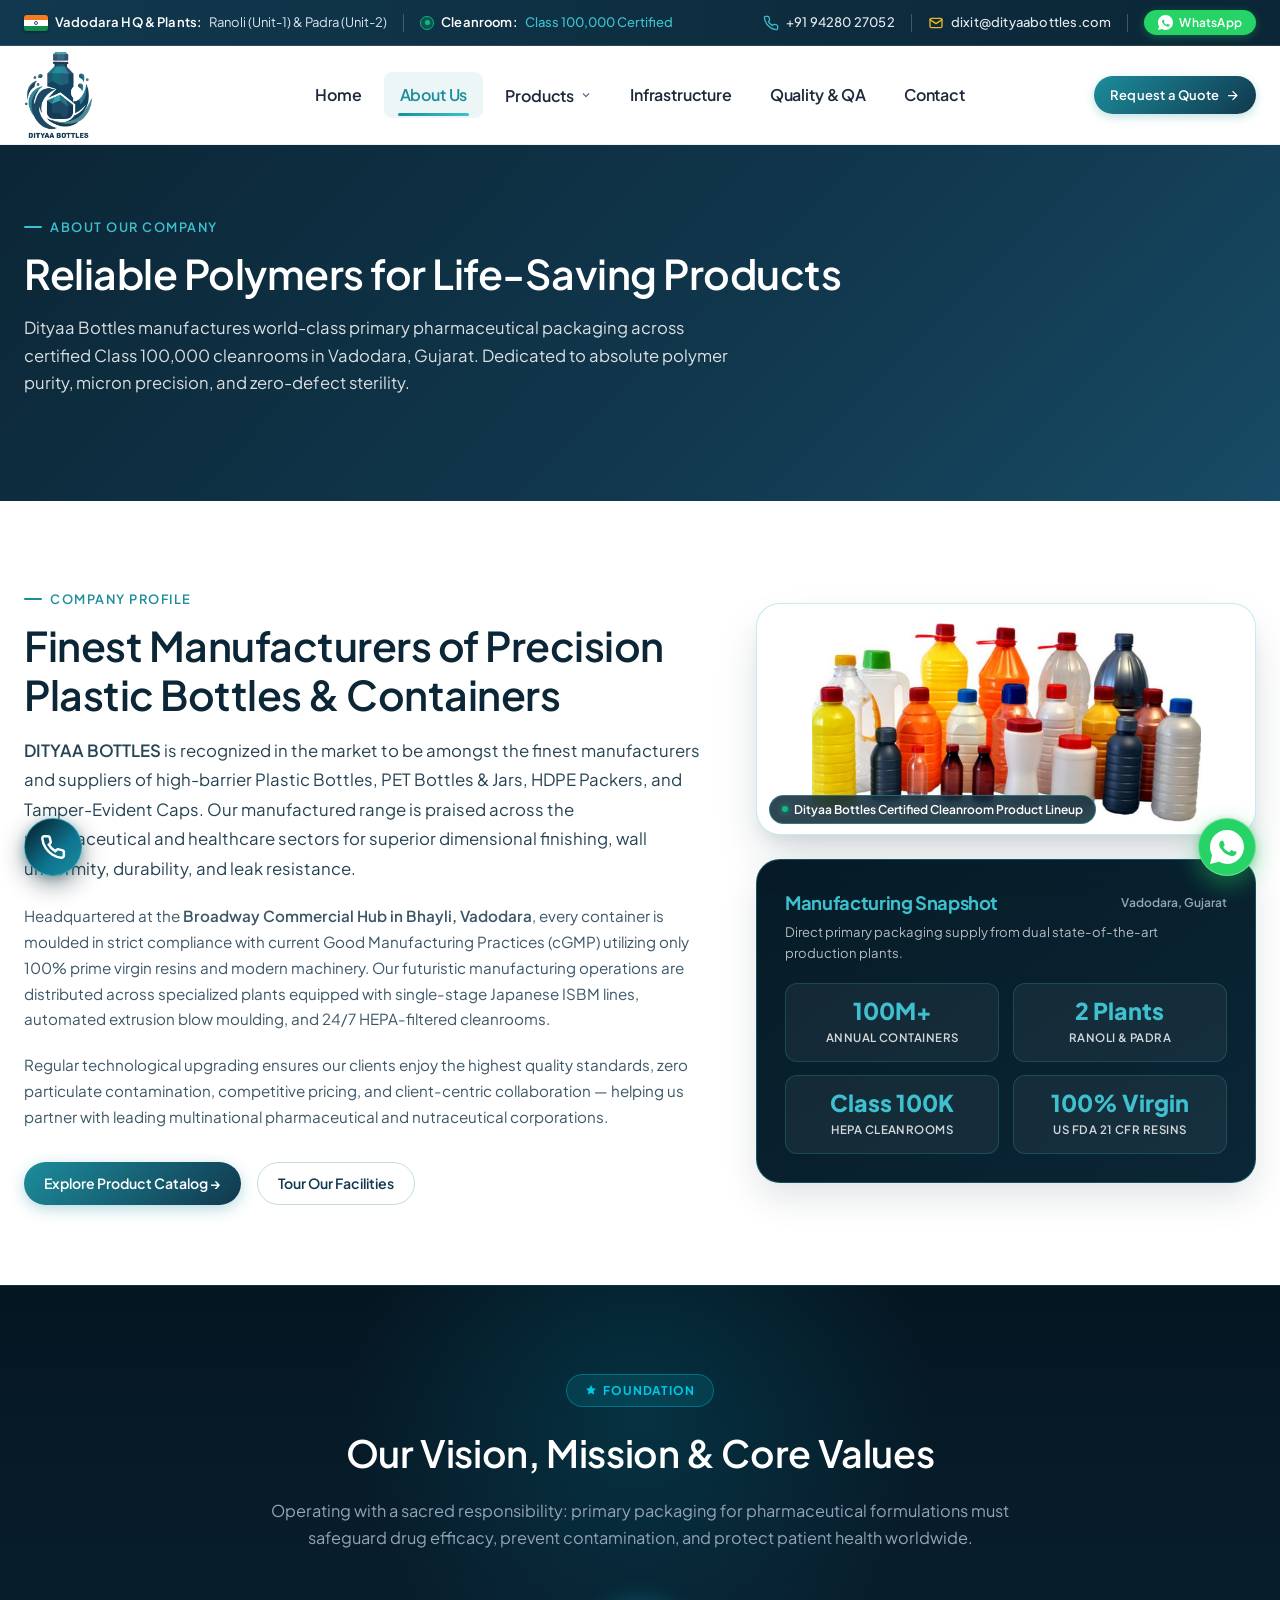
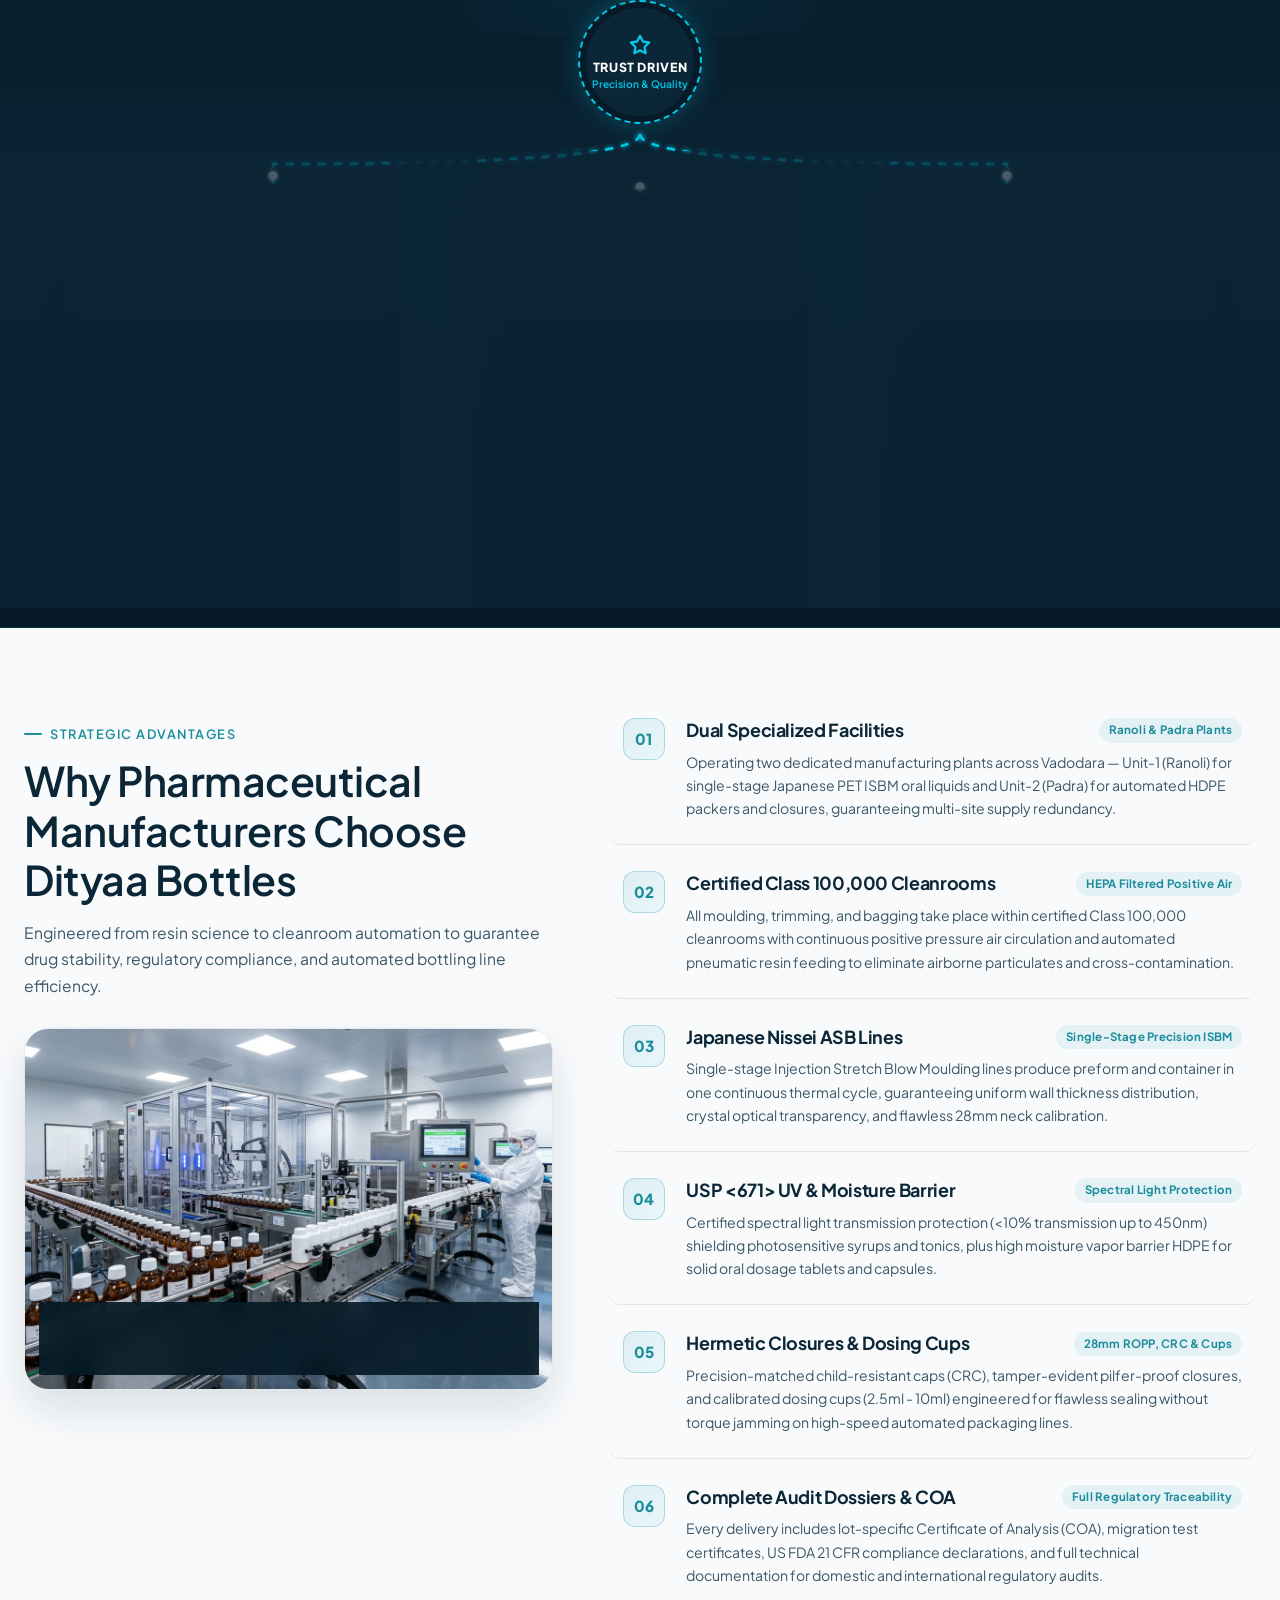
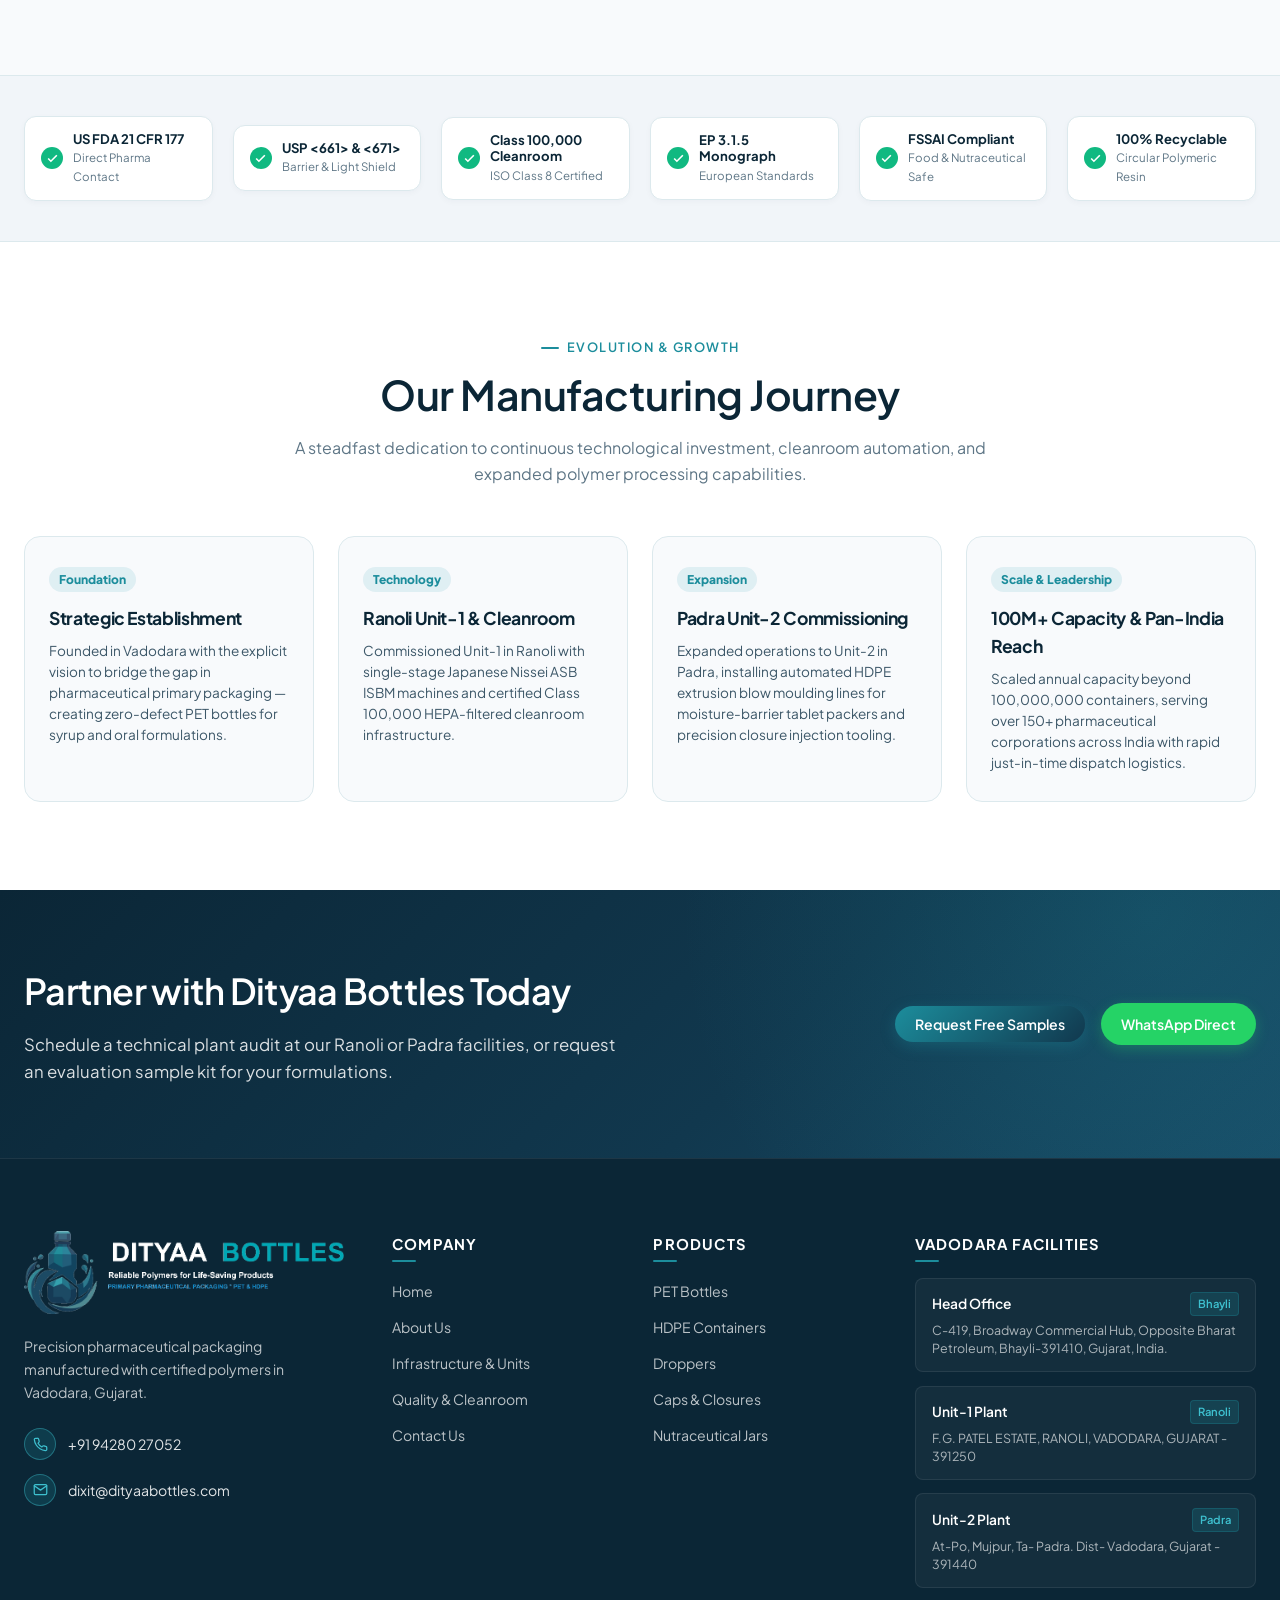
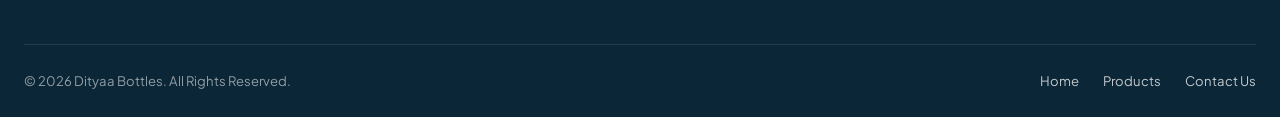
==== commit 2bc645fd: "Remove Packaging Finder from main navigation menu across all pages" ====
--- a/about.html
+++ b/about.html
@@ -724,7 +724,6 @@
 
         <a class="nav-link" href="infrastructure.html">Infrastructure</a>
         <a class="nav-link" href="quality.html">Quality &amp; QA</a>
-        <a class="nav-link" href="index.html#configurator">Packaging Finder</a>
         <a class="nav-link" href="contact.html">Contact</a>
       </nav>
 
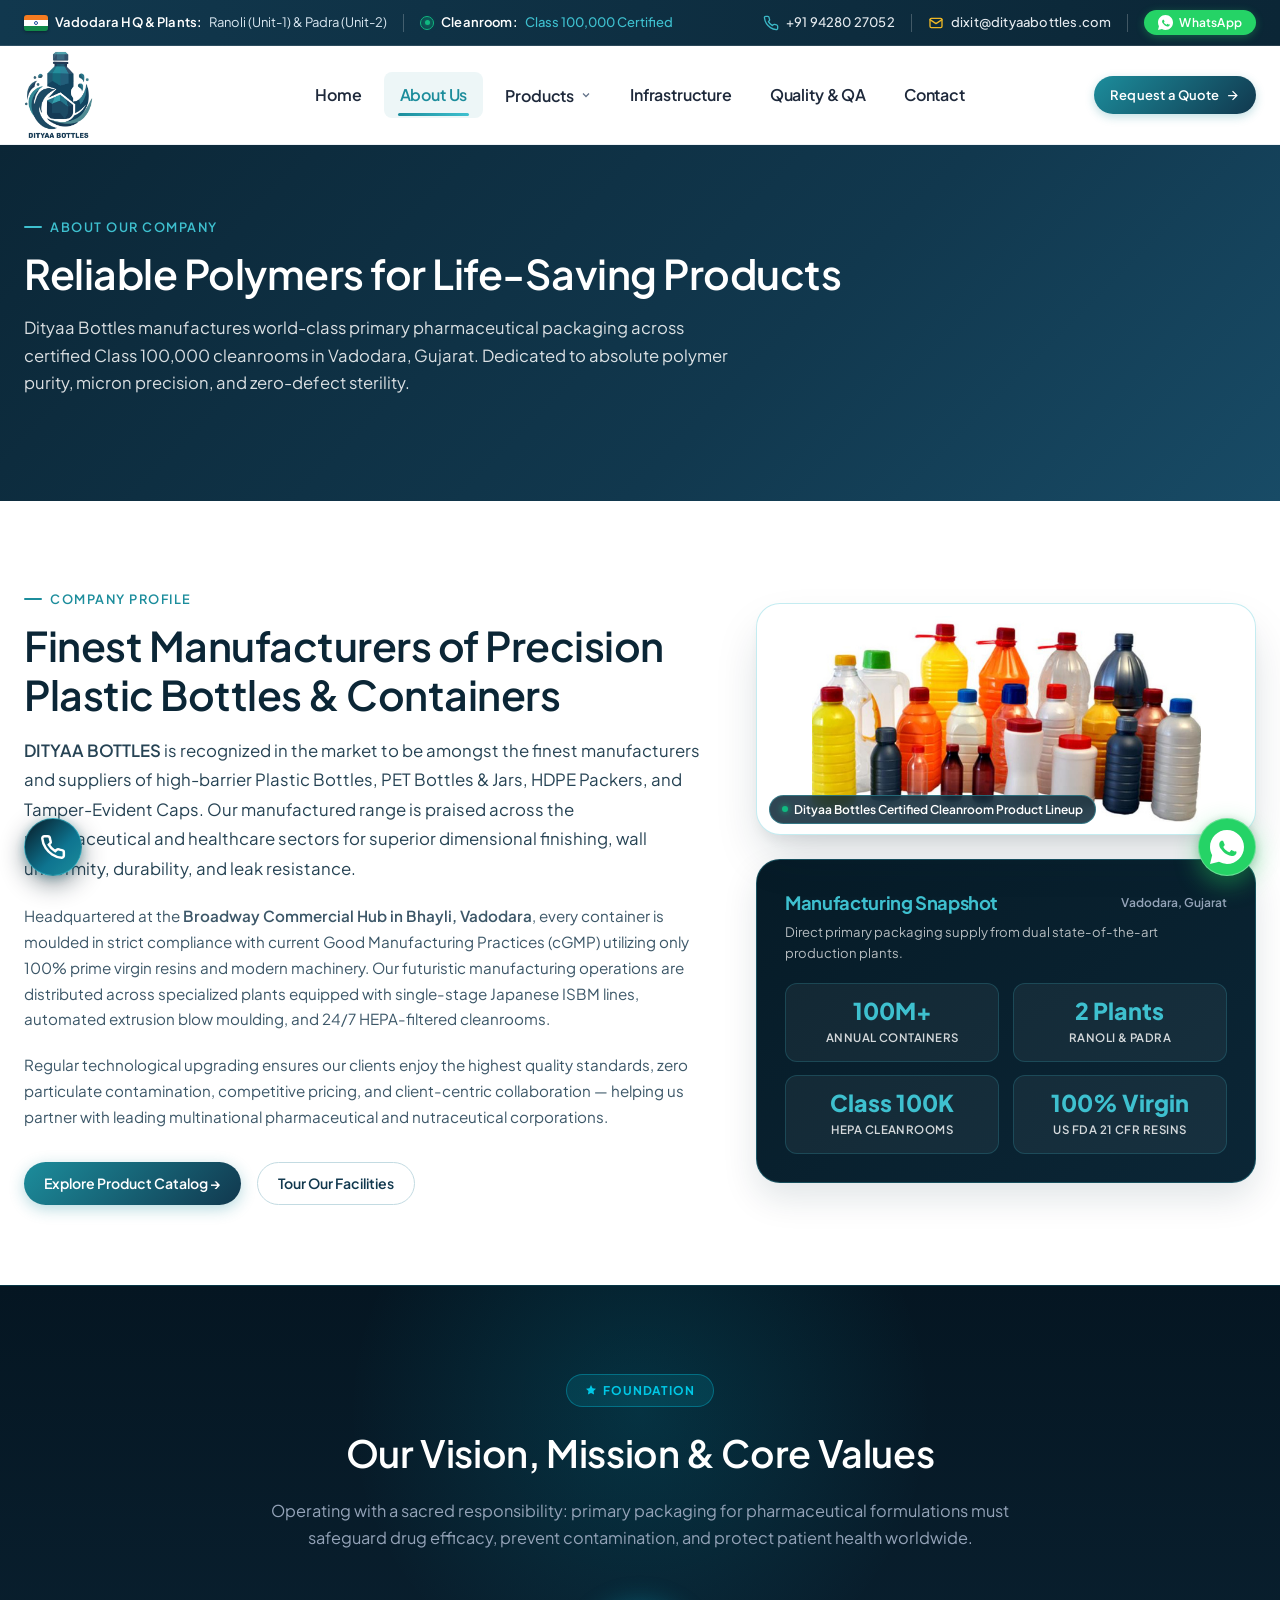
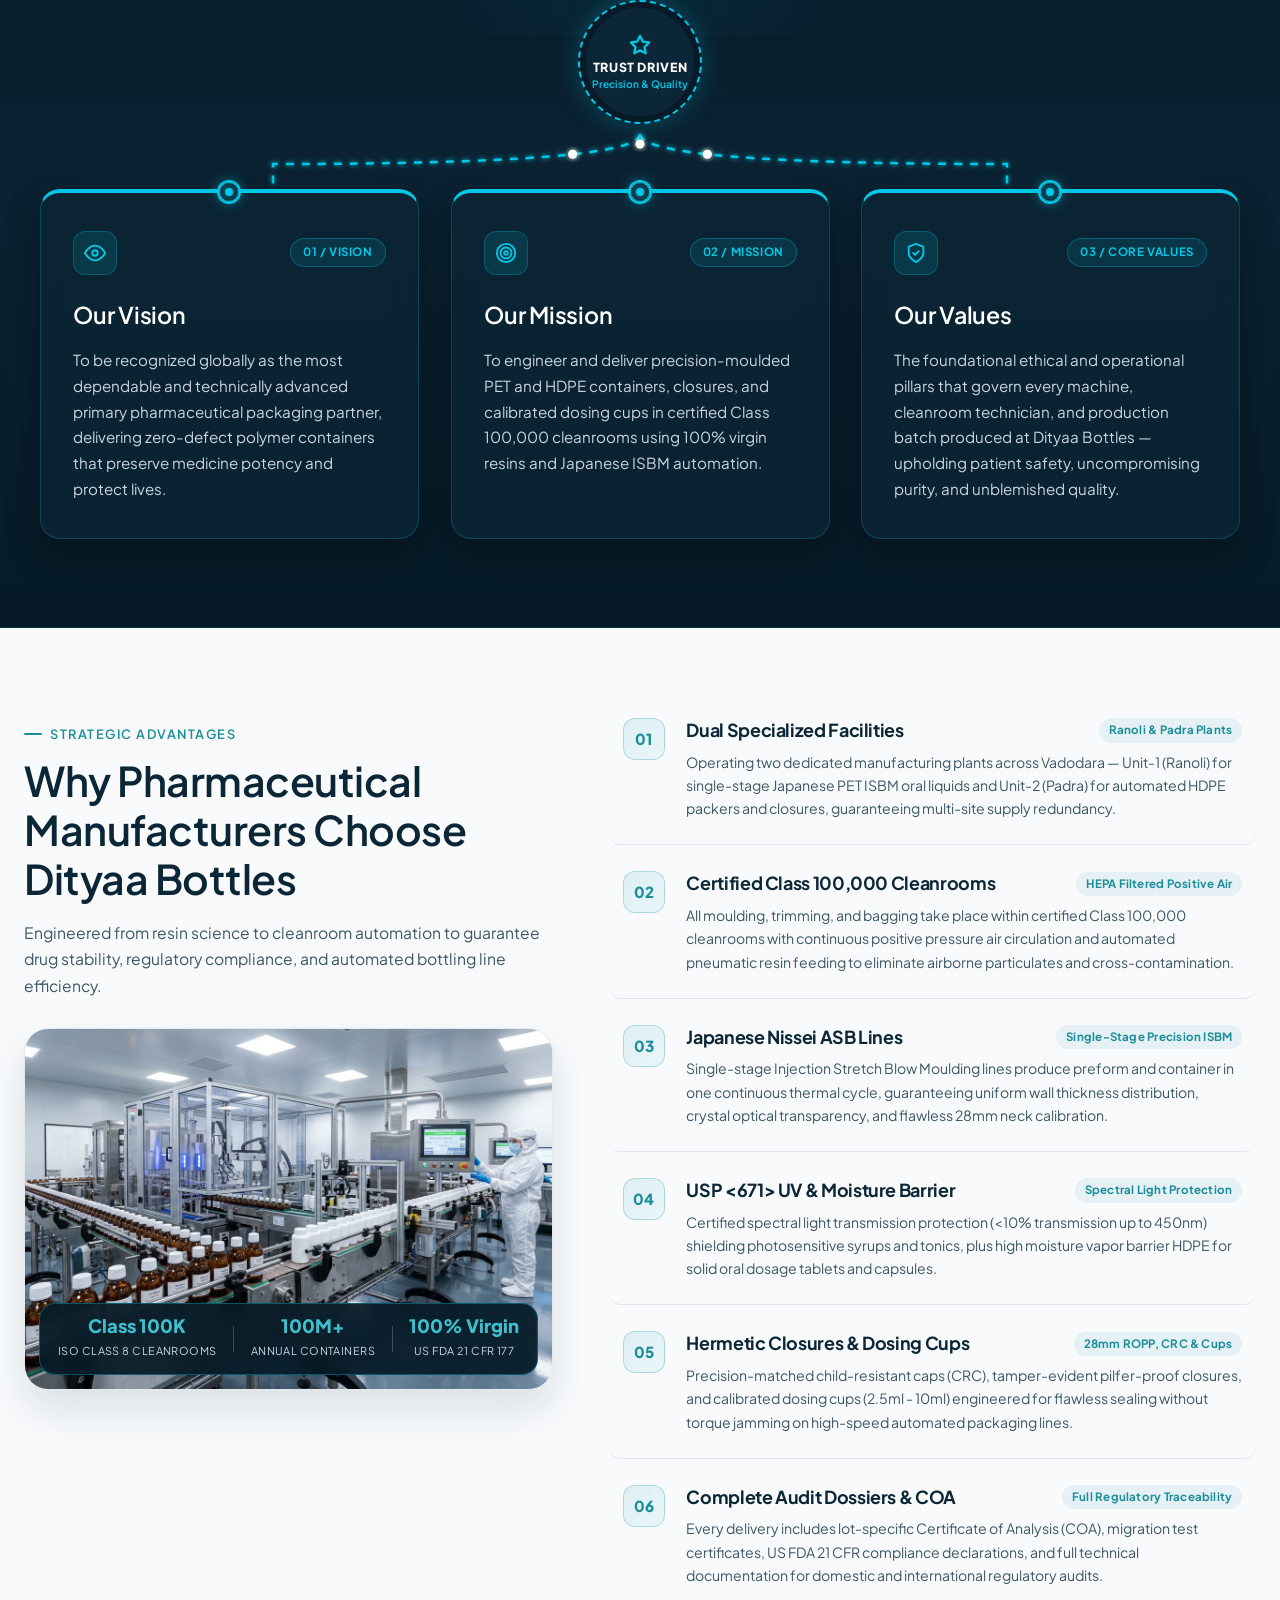
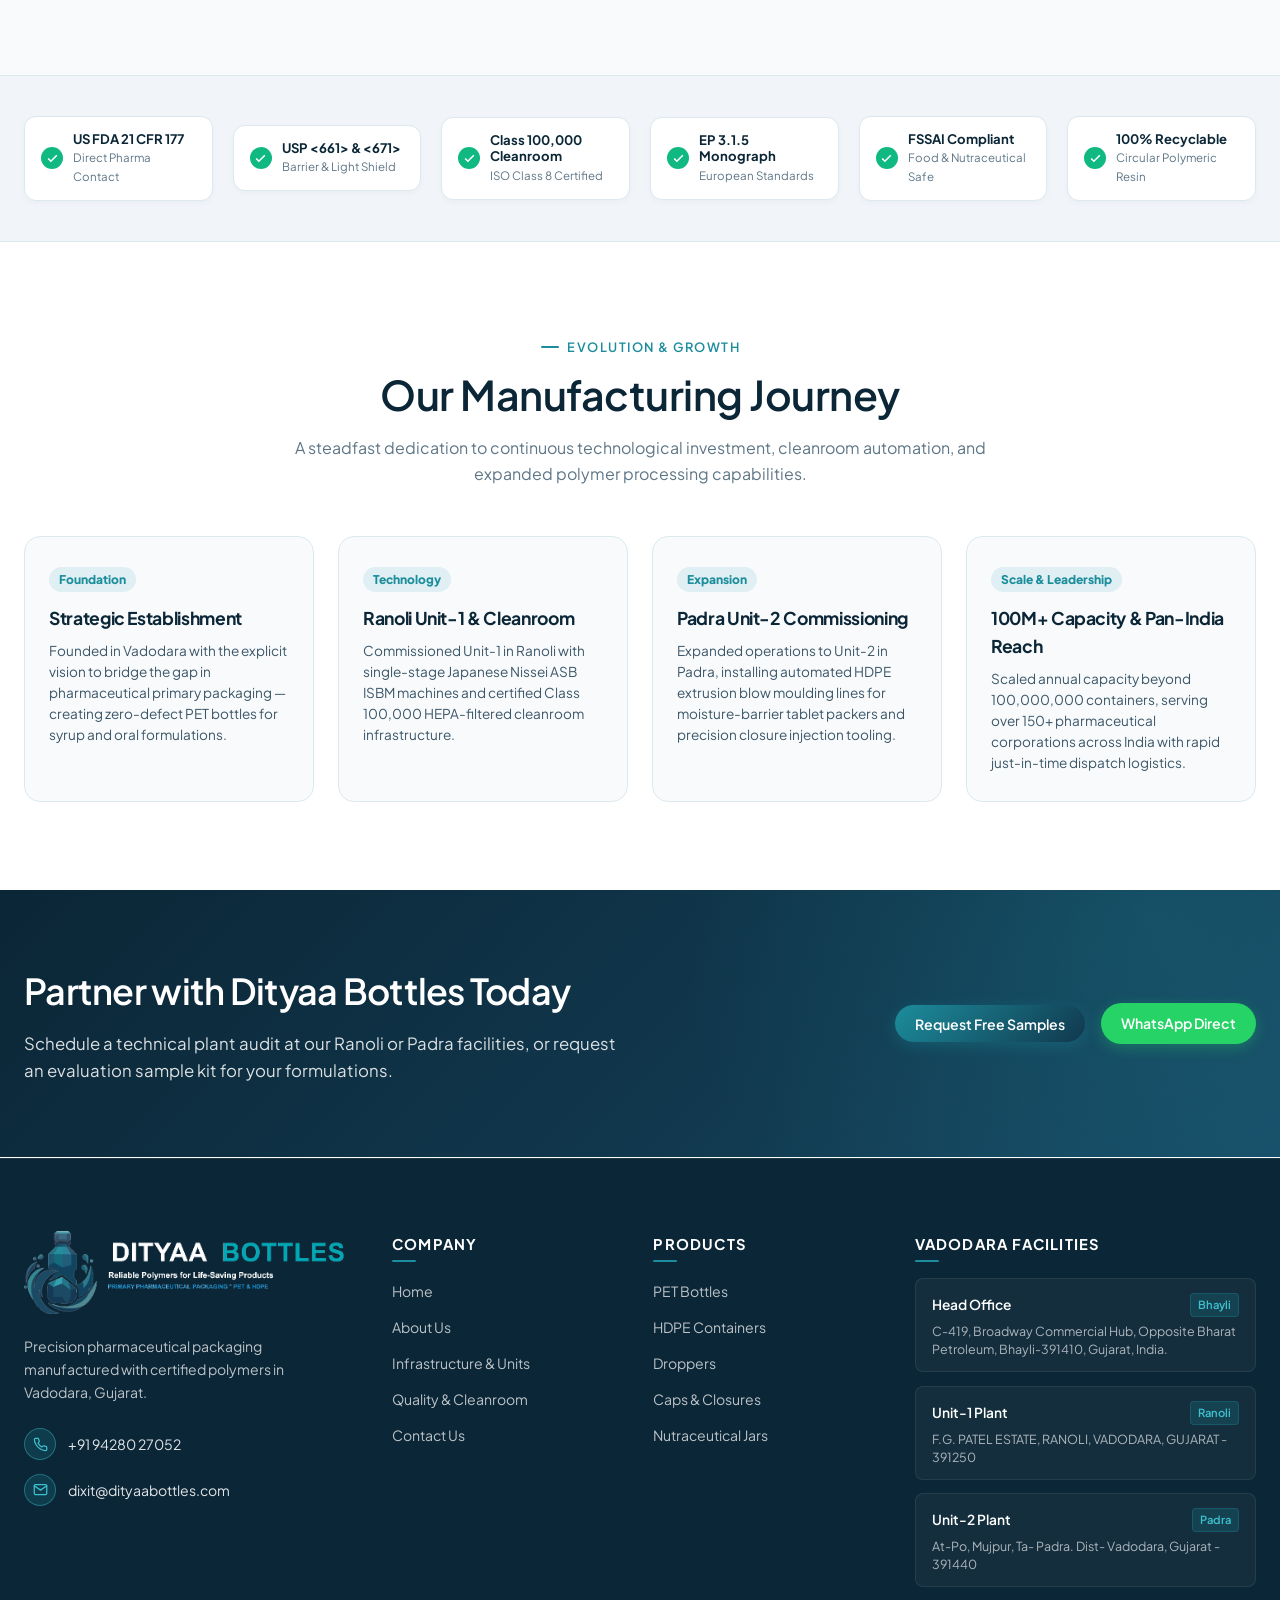
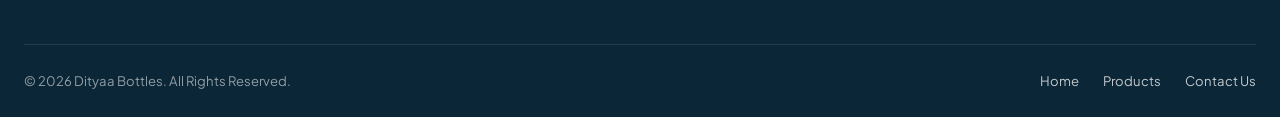
==== commit e8edaf6b: "Optimize full website performance and enhance complete mobile responsiveness across all pages" ====
--- a/about.html
+++ b/about.html
@@ -775,7 +775,7 @@
 
         <div>
           <div style="border-radius:var(--radius-xl); overflow:hidden; border:1px solid rgba(62,192,207,0.3); box-shadow:var(--shadow-xl); margin-bottom:1.5rem; position:relative; background:#ffffff;">
-            <img src="assets/product-dityaa-profile-family.jpg" alt="Dityaa Bottles Complete Manufactured Product Family" style="width:100%; height:230px; object-fit:contain; display:block; padding:12px;">
+            <img src="assets/product-dityaa-profile-family.jpg" alt="Dityaa Bottles Complete Manufactured Product Family" loading="lazy" decoding="async" style="width:100%; height:230px; object-fit:contain; display:block; padding:12px;">
             <div style="position:absolute; bottom:10px; left:12px; background:rgba(11,38,54,0.85); backdrop-filter:blur(6px); border:1px solid rgba(62,192,207,0.4); border-radius:999px; padding:4px 12px; font-size:0.75rem; font-weight:600; color:#fff; display:flex; align-items:center; gap:6px;">
               <span style="width:6px; height:6px; background:#10b981; border-radius:50%; box-shadow:0 0 6px #10b981;"></span>
               Dityaa Bottles Certified Cleanroom Product Lineup
@@ -963,7 +963,7 @@
             </p>
 
             <div class="advantages-img-wrap">
-              <img src="assets/pharma-cleanroom-facility.jpg" alt="Dityaa Bottles Certified Cleanroom Packaging Facility" />
+              <img src="assets/pharma-cleanroom-facility.jpg" alt="Dityaa Bottles Certified Cleanroom Packaging Facility" loading="lazy" decoding="async" />
               <div class="advantages-floating-pill">
                 <div class="advantages-pill-stat">
                   <strong>Class 100K</strong>
@@ -1205,7 +1205,7 @@
     <div class="shell footer-top">
       <div class="footer-brand">
         <a class="footer-brand-logo" href="index.html" aria-label="Dityaa Bottles Homepage">
-          <img class="footer-logo-img" src="assets/dityaa-logo-footer.png" alt="Dityaa Bottles - Reliable Polymers for Life-Saving Products">
+          <img class="footer-logo-img" src="assets/dityaa-logo-footer.png" alt="Dityaa Bottles - Reliable Polymers for Life-Saving Products" loading="lazy" decoding="async">
         </a>
         <p class="footer-bio">
           Precision pharmaceutical packaging manufactured with certified polymers in Vadodara, Gujarat.
--- a/styles.css
+++ b/styles.css
@@ -59,6 +59,9 @@
 html {
   scroll-behavior: smooth;
   font-size: 16px;
+  overflow-x: hidden;
+  max-width: 100vw;
+  width: 100%;
 }
 
 
@@ -87,10 +90,16 @@
   line-height: 1.6;
   -webkit-font-smoothing: antialiased;
   -moz-osx-font-smoothing: grayscale;
+  overflow-x: hidden;
+  max-width: 100vw;
+  width: 100%;
 }
 
 img,
-svg {
+svg,
+video,
+canvas,
+iframe {
   display: block;
   max-width: 100%;
 }
@@ -4015,6 +4024,7 @@
     display: flex;
     justify-content: space-between;
     height: 84px;
+    position: relative;
   }
 
   .brand-logo-image {
@@ -4046,6 +4056,8 @@
 
   .mobile-toggle {
     display: flex;
+    width: 44px;
+    height: 44px;
   }
 
   .header-cta {
@@ -4053,23 +4065,24 @@
   }
 
   .main-nav {
-    position: fixed;
-    top: 74px;
+    position: absolute;
+    top: 100%;
     left: 0;
     right: 0;
     background: #ffffff;
     flex-direction: column;
-    padding: 1.25rem 1.5rem 2rem 1.5rem;
+    padding: 1rem 1.25rem 1.75rem 1.25rem;
     box-shadow: 0 20px 40px rgba(11, 38, 54, 0.18);
     border-bottom: 2px solid var(--line);
-    transform: translateY(-130%);
+    transform: translateY(-8px);
     opacity: 0;
     visibility: hidden;
-    transition: all 0.3s cubic-bezier(0.16, 1, 0.3, 1);
+    transition: all 0.25s cubic-bezier(0.16, 1, 0.3, 1);
     align-items: stretch;
     margin: 0;
-    max-height: calc(100vh - 74px);
+    max-height: calc(100vh - 84px);
     overflow-y: auto;
+    z-index: 999;
   }
 
   .main-nav.open {
@@ -4093,7 +4106,8 @@
     align-items: stretch;
   }
 
-  .dropdown-menu {
+  .nav-dropdown .dropdown-menu {
+    display: none;
     position: static;
     transform: none !important;
     opacity: 1;
@@ -4106,6 +4120,18 @@
     padding: 6px;
   }
 
+  .nav-dropdown.open .dropdown-menu {
+    display: block;
+  }
+
+  .nav-dropdown.open .nav-dropdown-trigger svg {
+    transform: rotate(180deg);
+  }
+
+  .nav-dropdown-trigger svg {
+    transition: transform 0.2s ease;
+  }
+
   .dropdown-menu::before {
     display: none;
   }
@@ -4121,49 +4147,6 @@
 
   .hero-next-arrow {
     right: 10px;
-  }
-}
-
-@media (max-width: 580px) {
-  .hero-content-shell {
-    padding-top: 3rem;
-    padding-bottom: 2.5rem;
-  }
-
-  .hero-title {
-    font-size: 1.85rem;
-  }
-
-  .hero-side-arrow {
-    display: none;
-  }
-
-  .hero-actions {
-    flex-direction: column;
-    align-items: stretch;
-  }
-
-  .hero-actions .btn {
-    width: 100%;
-    justify-content: center;
-  }
-
-  .hero-metrics-clean {
-    padding: 1.25rem 1.5rem;
-  }
-
-  .topbar-right .topbar-link:nth-of-type(2),
-  .topbar-right .topbar-divider:nth-of-type(2) {
-    display: none;
-  }
-
-  .prod-arrow {
-    display: none;
-  }
-
-  .product-slider-track .product-card {
-    flex: 0 0 85vw;
-    max-width: 85vw;
   }
 }
 
@@ -4277,4 +4260,281 @@
     width: 28px;
     height: 28px;
   }
+
+  /* Infrastructure & Quality Plant Deep Dives on Tablet/Mobile */
+  .plant-grid {
+    grid-template-columns: 1fr !important;
+    gap: 2rem !important;
+  }
+
+  .plant-grid img {
+    height: 260px !important;
+  }
+
+  .plant-detail {
+    padding-block: 3rem !important;
+  }
+
+  .plant-grid div[style*="order:2"] {
+    order: 0 !important;
+  }
+
+  img[src*="pharma-cleanroom-facility"],
+  img[src*="pharma-quality-lab"] {
+    height: 250px !important;
+  }
+}
+
+@media (max-width: 640px) {
+  .shell {
+    width: calc(100% - 2rem);
+  }
+
+  .section-title {
+    font-size: clamp(1.5rem, 5.5vw, 1.85rem) !important;
+    word-break: break-word;
+  }
+
+  .page-hero {
+    padding-block: 2.5rem 2.5rem !important;
+  }
+
+  .hero-content-shell {
+    padding-top: 2.5rem;
+    padding-bottom: 2rem;
+  }
+
+  .hero-title {
+    font-size: clamp(1.75rem, 6.5vw, 2.2rem) !important;
+    word-break: break-word;
+  }
+
+  .hero-side-arrow {
+    display: none;
+  }
+
+  .hero-actions {
+    flex-direction: column;
+    align-items: stretch;
+  }
+
+  .hero-actions .btn {
+    width: 100%;
+    justify-content: center;
+  }
+
+  .hero-metrics-clean {
+    padding: 1.25rem 1.5rem;
+  }
+
+  /* Responsive 2x2 Hero Stats Grid */
+  .hero-stats {
+    display: grid !important;
+    grid-template-columns: repeat(2, 1fr) !important;
+    gap: 1.25rem 1rem !important;
+    padding-top: 1.5rem !important;
+    margin-top: 1.5rem !important;
+  }
+
+  .hero-stat-divider {
+    display: none !important;
+  }
+
+  .hero-stat-item {
+    padding-right: 0 !important;
+  }
+
+  .hero-stat-num {
+    font-size: 1.6rem !important;
+  }
+
+  .topbar-right .topbar-link:nth-of-type(2),
+  .topbar-right .topbar-divider:nth-of-type(2) {
+    display: none;
+  }
+
+  .prod-arrow {
+    display: none;
+  }
+
+  .product-slider-track .product-card {
+    flex: 0 0 85vw;
+    max-width: 85vw;
+  }
+
+  /* Product Catalog Controls */
+  .product-controls {
+    padding: 1rem !important;
+  }
+
+  .filter-subrow {
+    flex-direction: column;
+    align-items: stretch;
+  }
+
+  .filter-selects {
+    flex-direction: column;
+    align-items: stretch;
+  }
+
+  .filter-selects select {
+    width: 100%;
+  }
+
+  .view-toggles {
+    justify-content: center;
+  }
+
+  /* Contact Page Layout & Touch Form */
+  .contact-layout {
+    grid-template-columns: 1fr !important;
+    padding-block: 2.5rem !important;
+    gap: 2rem !important;
+  }
+
+  .contact-form-box {
+    padding: 1.25rem 1rem !important;
+  }
+
+  .contact-form-box button {
+    width: 100% !important;
+  }
+
+  .loc-card-interactive {
+    padding: 1rem !important;
+  }
+
+  .loc-card-inner {
+    gap: 0.85rem;
+  }
+
+  .loc-card-icon-box {
+    width: 44px;
+    height: 44px;
+  }
+
+  .loc-card-icon-box svg {
+    width: 22px;
+    height: 22px;
+  }
+
+  /* Mobile Touch-friendly Targets & Prevent iOS Auto-Zoom */
+  input,
+  select,
+  textarea,
+  button.btn {
+    font-size: 16px;
+    min-height: 44px;
+  }
+}
+
+@media (max-width: 480px) {
+  .header-inner {
+    height: 72px;
+  }
+
+  .brand-logo-image {
+    height: 58px;
+    max-width: 200px;
+  }
+
+  .mobile-toggle {
+    width: 40px;
+    height: 40px;
+  }
+
+  .product-grid {
+    grid-template-columns: 1fr !important;
+  }
+}
+
+/* ==========================================================================
+   GLOBAL ENTRANCE & SCROLL REVEAL ANIMATIONS
+   ========================================================================== */
+
+/* Page Hero Initial Entrance Animations (Runs immediately on page load) */
+.page-hero .section-kicker,
+.page-hero .hero-badge {
+  opacity: 0;
+  animation: heroFadeSlideUp 0.65s cubic-bezier(0.16, 1, 0.3, 1) 0.1s forwards;
+}
+
+.page-hero .section-title,
+.page-hero h1 {
+  opacity: 0;
+  animation: heroFadeSlideUp 0.75s cubic-bezier(0.16, 1, 0.3, 1) 0.22s forwards;
+}
+
+.page-hero .section-subtitle,
+.page-hero p.hero-desc {
+  opacity: 0;
+  animation: heroFadeSlideUp 0.8s cubic-bezier(0.16, 1, 0.3, 1) 0.35s forwards;
+}
+
+.page-hero .hero-actions,
+.page-hero .hero-cta-group {
+  opacity: 0;
+  animation: heroFadeSlideUp 0.8s cubic-bezier(0.16, 1, 0.3, 1) 0.48s forwards;
+}
+
+@keyframes heroFadeSlideUp {
+  0% {
+    opacity: 0;
+    transform: translateY(24px);
+  }
+  100% {
+    opacity: 1;
+    transform: translateY(0);
+  }
+}
+
+/* Scroll Reveal Base Class */
+body.js-animate .reveal-init {
+  opacity: 0;
+  transform: translateY(28px);
+  transition: opacity 0.7s cubic-bezier(0.16, 1, 0.3, 1),
+              transform 0.7s cubic-bezier(0.16, 1, 0.3, 1);
+  will-change: opacity, transform;
+}
+
+/* Staggered Delay for Child Items in Grids */
+body.js-animate .reveal-init[style*="--reveal-delay"] {
+  transition-delay: var(--reveal-delay);
+}
+
+/* Directional and Scale Variants */
+body.js-animate .reveal-init.reveal-left {
+  transform: translateX(-32px);
+}
+
+body.js-animate .reveal-init.reveal-right {
+  transform: translateX(32px);
+}
+
+body.js-animate .reveal-init.reveal-scale {
+  transform: scale(0.95) translateY(20px);
+}
+
+/* Active / In-View State */
+body.js-animate .reveal-init.is-revealed {
+  opacity: 1;
+  transform: translate(0, 0) scale(1);
+}
+
+/* Clean fallback if prefers-reduced-motion is enabled */
+@media (prefers-reduced-motion: reduce) {
+  .page-hero .section-kicker,
+  .page-hero .section-title,
+  .page-hero .section-subtitle,
+  .page-hero .hero-badge,
+  .page-hero h1,
+  .page-hero p.hero-desc,
+  .page-hero .hero-actions,
+  .page-hero .hero-cta-group,
+  body.js-animate .reveal-init {
+    opacity: 1 !important;
+    transform: none !important;
+    animation: none !important;
+    transition: none !important;
+  }
 }
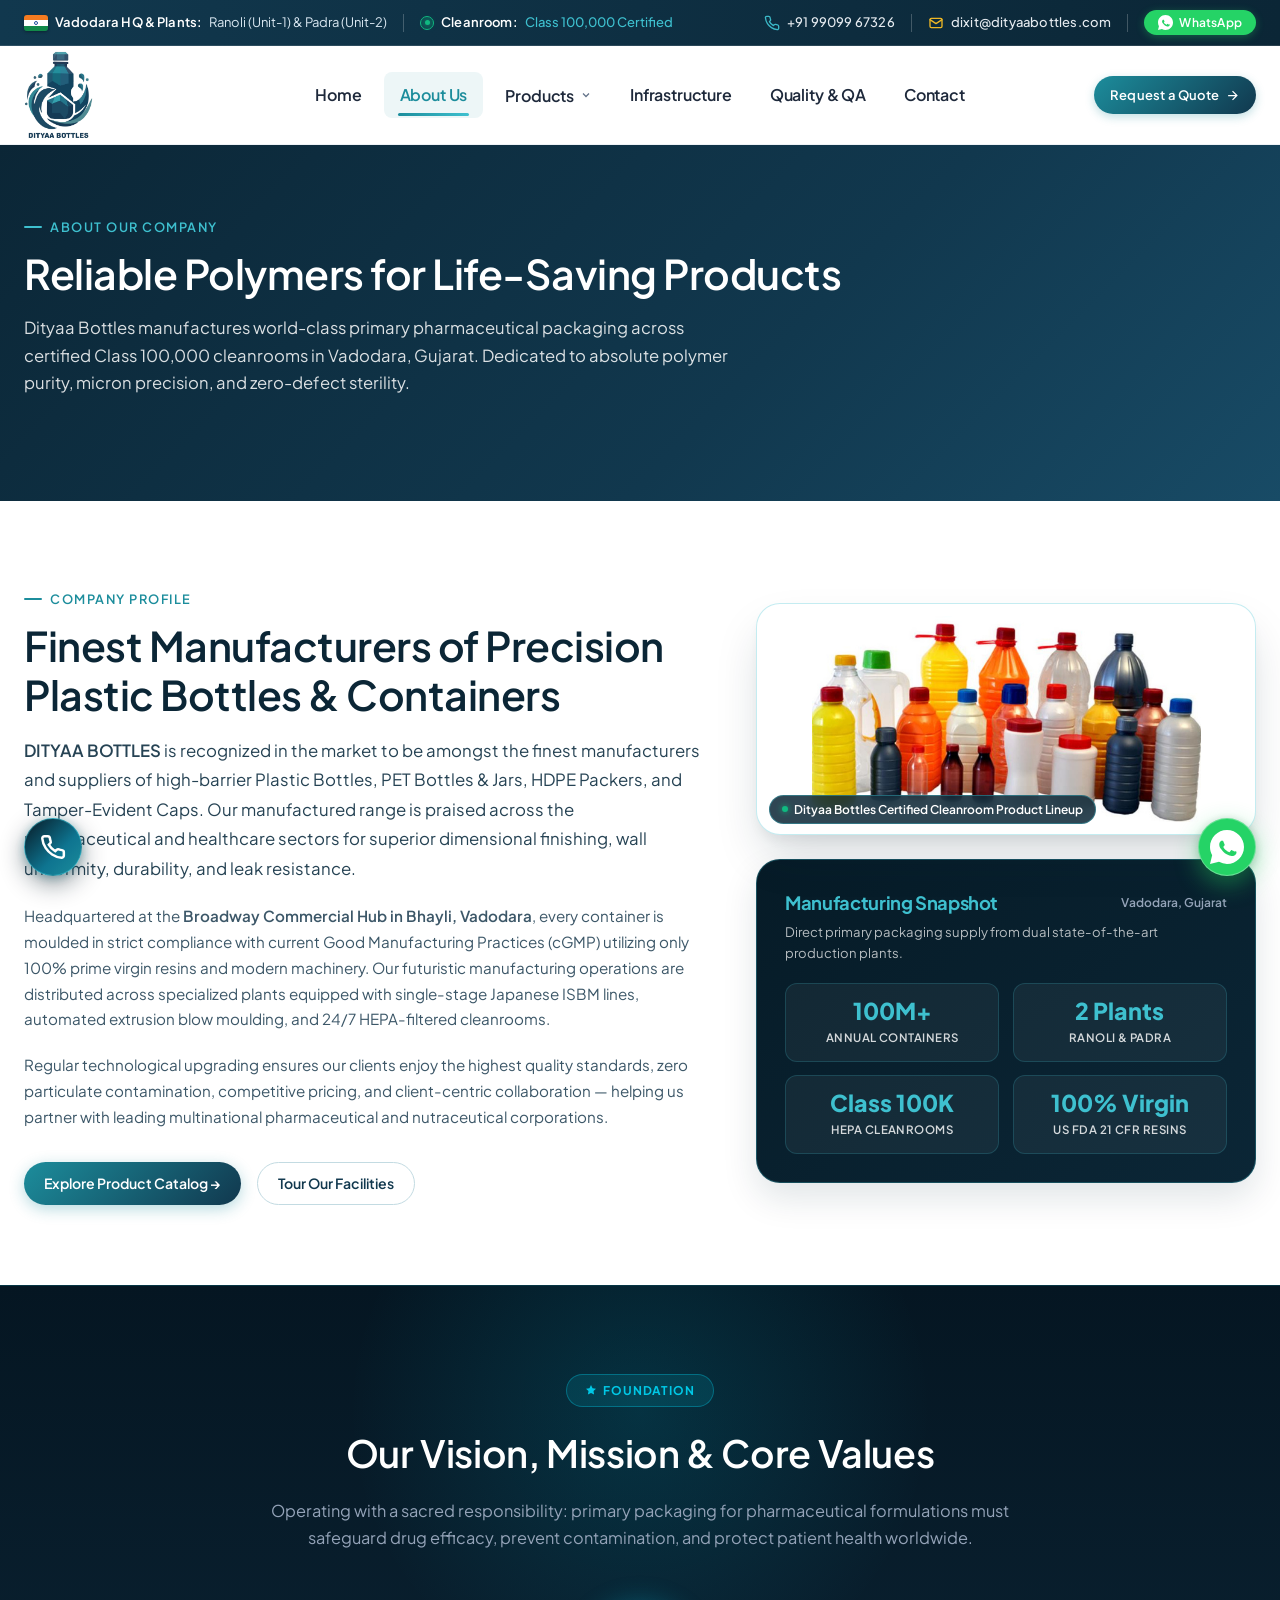
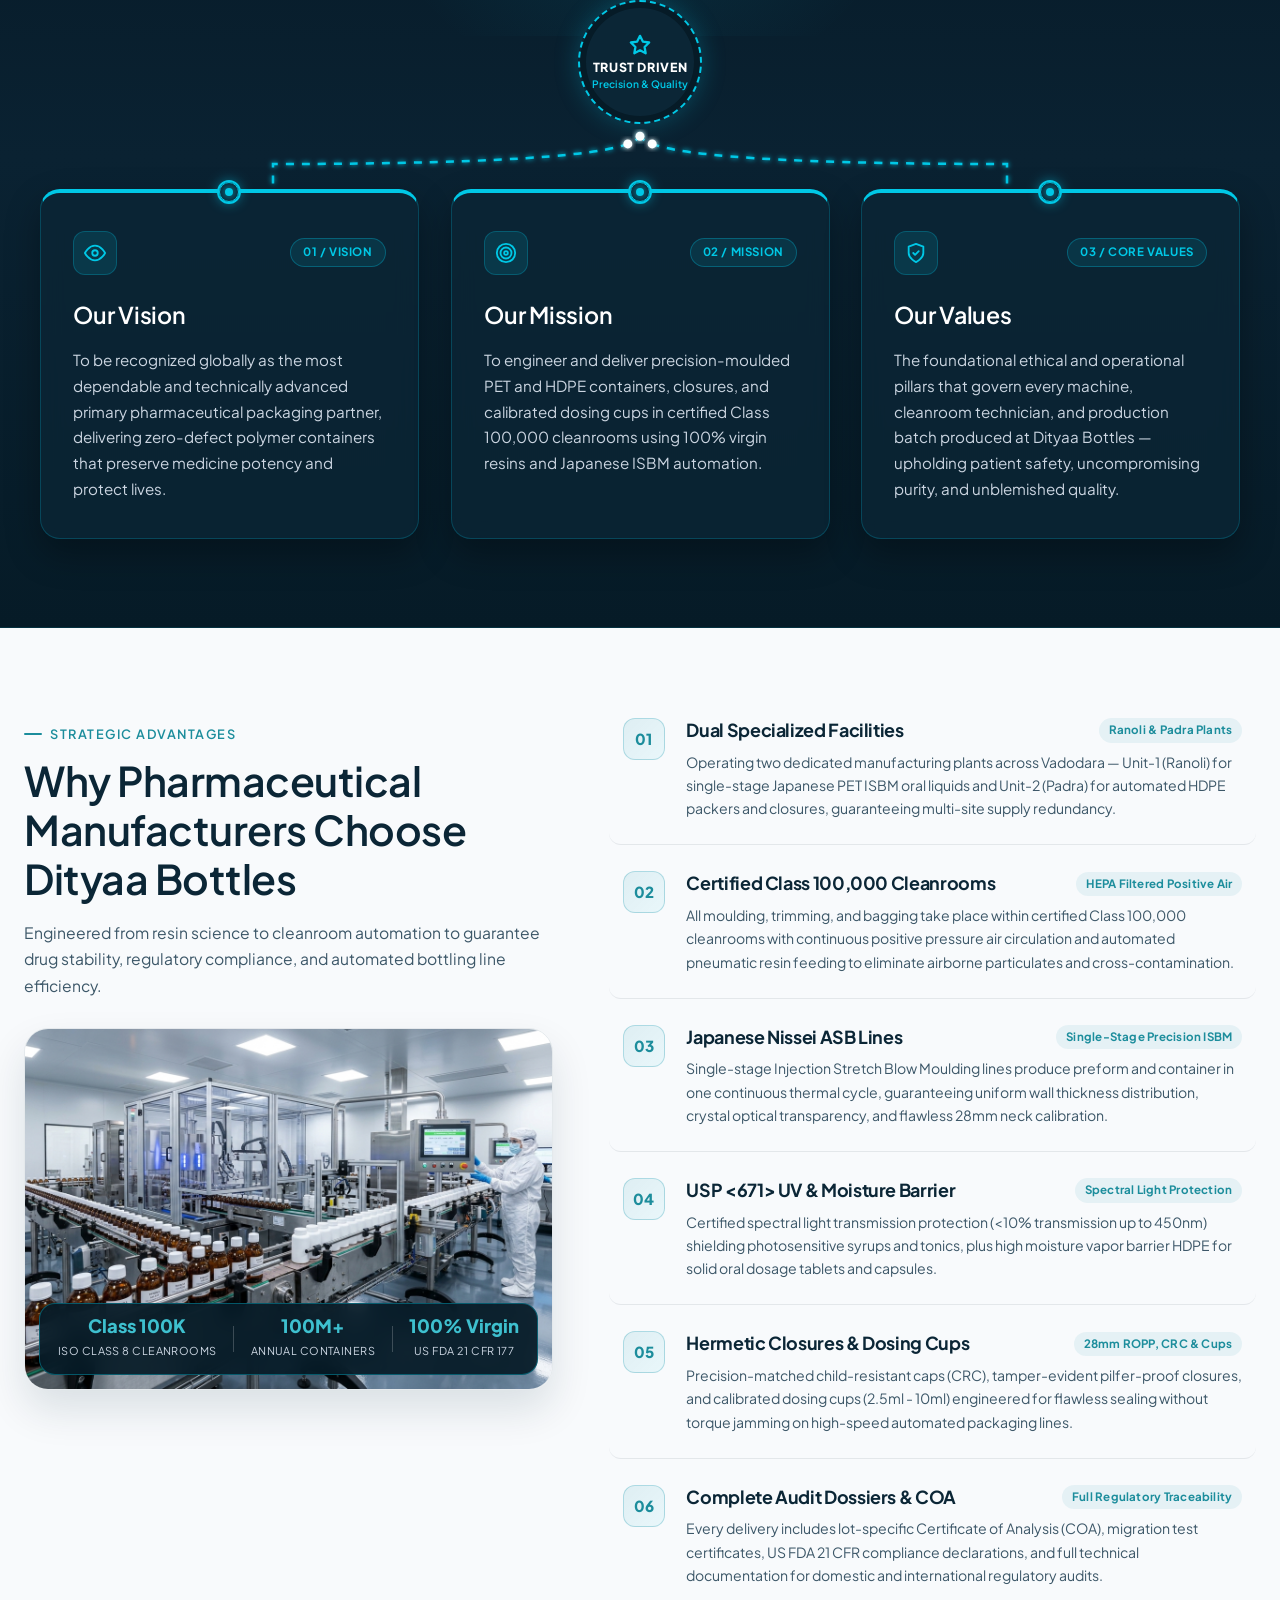
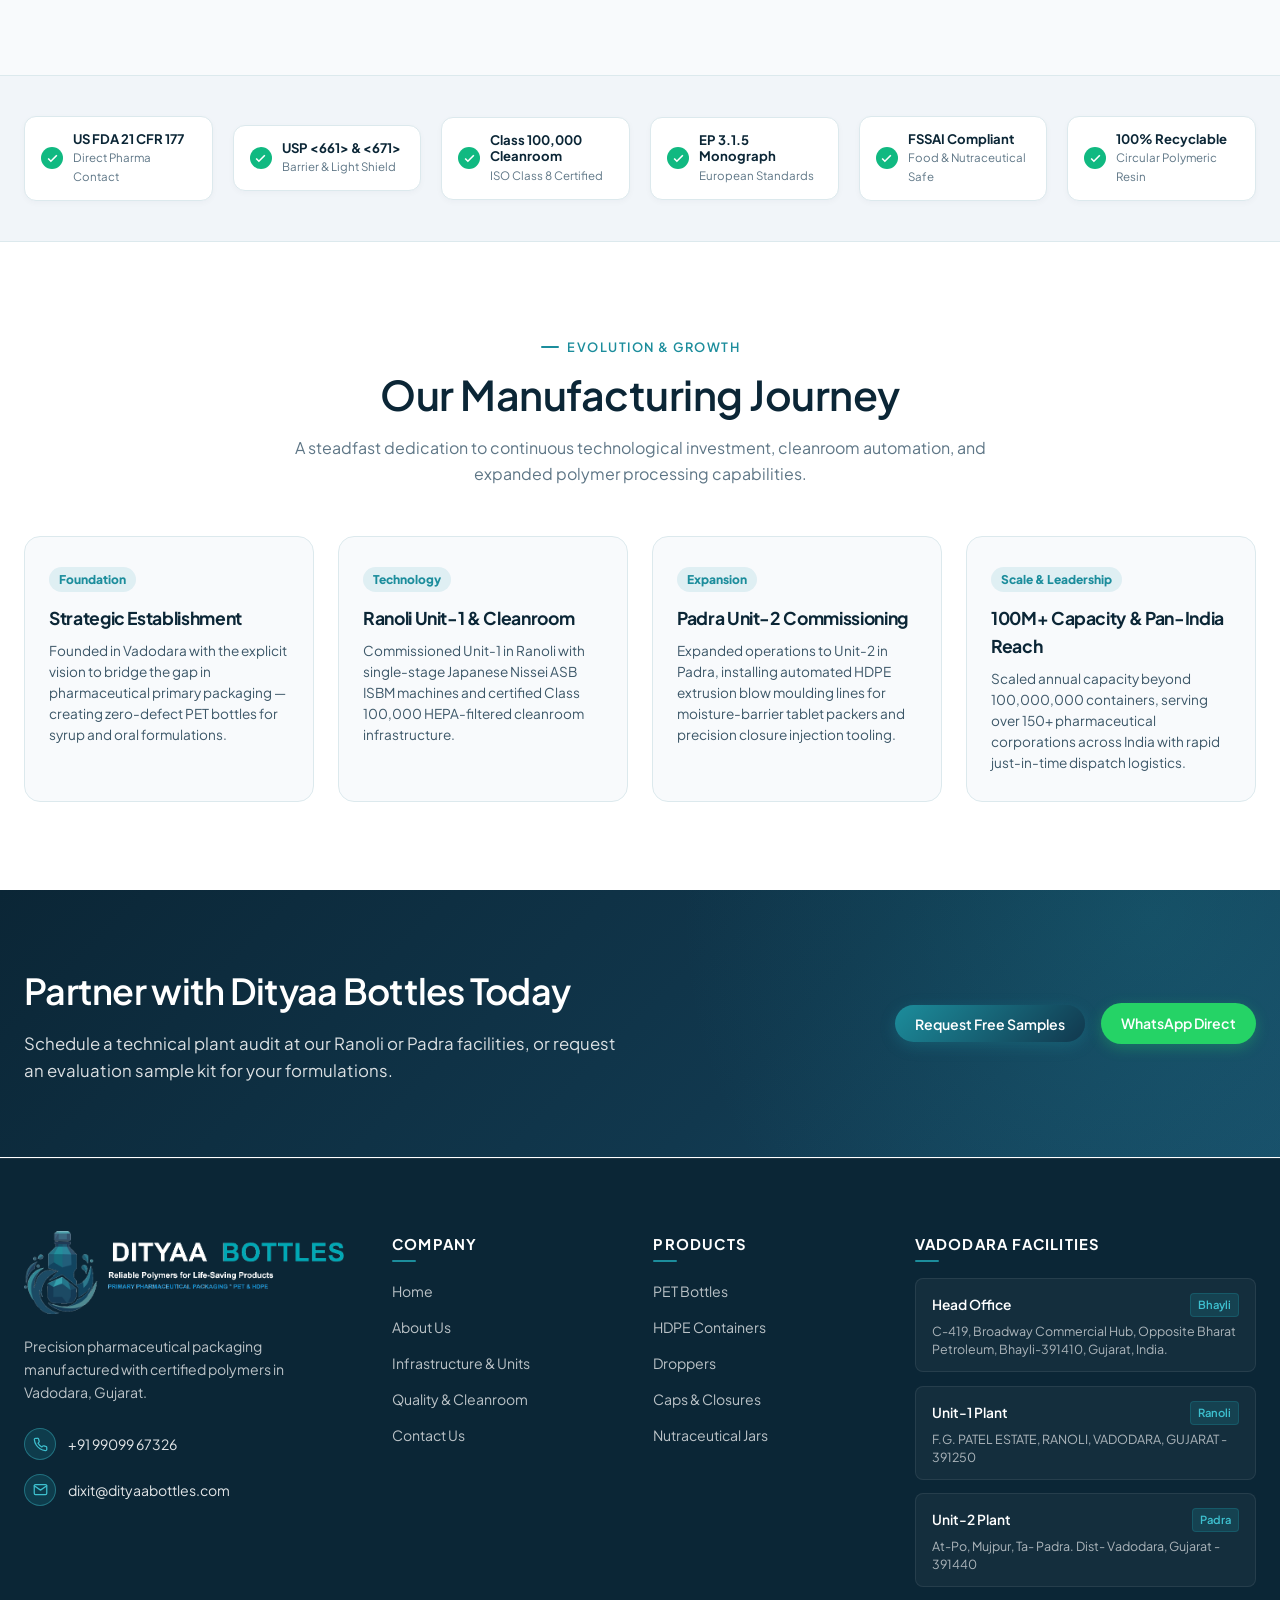
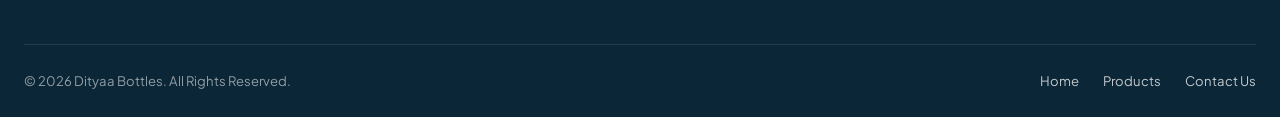
==== commit 632c374d: "Update contact number to +91 99099 67326 across all pages, footers, topbars, WhatsApp buttons, and s" ====
--- a/about.html
+++ b/about.html
@@ -623,11 +623,11 @@
       </div>
 
       <div class="topbar-right">
-        <a class="topbar-link" href="tel:+919428027052" title="Call Sales Office">
+        <a class="topbar-link" href="tel:+919909967326" title="Call Sales Office">
           <svg class="topbar-ico phone-ico" viewBox="0 0 24 24" fill="none" stroke="currentColor" stroke-width="2" stroke-linecap="round" stroke-linejoin="round">
             <path d="M22 16.92v3a2 2 0 0 1-2.18 2 19.79 19.79 0 0 1-8.63-3.07 19.5 19.5 0 0 1-6-6 19.79 19.79 0 0 1-3.07-8.67A2 2 0 0 1 4.11 2h3a2 2 0 0 1 2 1.72 12.84 12.84 0 0 0 .7 2.81 2 2 0 0 1-.45 2.11L8.09 9.91a16 16 0 0 0 6 6l1.27-1.27a2 2 0 0 1 2.11-.45 12.84 12.84 0 0 0 2.81.7A2 2 0 0 1 22 16.92z"/>
           </svg>
-          <span class="topbar-link-text">+91 94280 27052</span>
+          <span class="topbar-link-text">+91 99099 67326</span>
         </a>
 
         <span class="topbar-divider" aria-hidden="true"></span>
@@ -642,7 +642,7 @@
 
         <span class="topbar-divider" aria-hidden="true"></span>
 
-        <a class="topbar-wa-btn" href="https://wa.me/919428027052?text=Hello%20Dityaa%20Bottles%20team,%20I%20would%20like%20to%20inquire%20about%20pharmaceutical%20bottles%20and%20containers." target="_blank" rel="noopener" title="Direct WhatsApp Chat">
+        <a class="topbar-wa-btn" href="https://wa.me/919909967326?text=Hello%20Dityaa%20Bottles%20team,%20I%20would%20like%20to%20inquire%20about%20pharmaceutical%20bottles%20and%20containers." target="_blank" rel="noopener" title="Direct WhatsApp Chat">
           <svg class="topbar-ico wa-ico" viewBox="0 0 32 32" aria-hidden="true">
             <path fill="#ffffff" d="M16 0C7.163 0 0 7.163 0 16c0 2.825.735 5.48 2.018 7.788L0 32l8.44-2.016A15.88 15.88 0 0 0 16 32c8.837 0 16-7.163 16-16S24.837 0 16 0z"/>
             <path fill="#25D366" d="M23.11 20.205c-.372-.187-2.203-1.088-2.546-1.213-.343-.125-.592-.187-.84.187-.248.372-.962 1.213-1.18 1.463-.218.25-.436.281-.808.094-.372-.187-1.57-.578-2.993-1.846-1.106-.985-1.852-2.202-2.07-2.574-.218-.372-.023-.574.163-.759.167-.167.372-.436.559-.654.187-.218.25-.372.375-.622.125-.25.063-.469-.031-.656-.094-.187-.84-2.028-1.152-2.778-.303-.733-.612-.633-.84-.645-.218-.011-.469-.011-.719-.011s-.656.094-.999.469c-.343.375-1.312 1.282-1.312 3.127s1.344 3.626 1.531 3.876c.187.25 2.641 4.032 6.401 5.655 3.596 1.551 4.331 1.244 5.112 1.168.781-.075 2.52-1.03 2.875-2.028.355-.998.355-1.854.25-2.028-.105-.174-.385-.278-.758-.465z"/>
@@ -1194,7 +1194,7 @@
         </div>
         <div class="cta-actions">
           <button class="btn btn-primary js-open-quote">Request Free Samples</button>
-          <a class="btn btn-whatsapp" href="https://wa.me/919428027052?text=Hello%20Dityaa%20Bottles,%20we%20want%20to%20discuss%20our%20packaging%20requirements." target="_blank" rel="noopener">WhatsApp Direct</a>
+          <a class="btn btn-whatsapp" href="https://wa.me/919909967326?text=Hello%20Dityaa%20Bottles,%20we%20want%20to%20discuss%20our%20packaging%20requirements." target="_blank" rel="noopener">WhatsApp Direct</a>
         </div>
       </div>
     </section>
@@ -1211,13 +1211,13 @@
           Precision pharmaceutical packaging manufactured with certified polymers in Vadodara, Gujarat.
         </p>
         <div class="footer-contact-direct">
-          <a class="f-contact-link" href="tel:+919428027052">
+          <a class="f-contact-link" href="tel:+919909967326">
             <span class="f-contact-icon">
               <svg viewBox="0 0 24 24" fill="none" stroke="currentColor" stroke-width="2" stroke-linecap="round" stroke-linejoin="round">
                 <path d="M22 16.92v3a2 2 0 0 1-2.18 2 19.79 19.79 0 0 1-8.63-3.07 19.5 19.5 0 0 1-6-6 19.79 19.79 0 0 1-3.07-8.67A2 2 0 0 1 4.11 2h3a2 2 0 0 1 2 1.72 12.84 12.84 0 0 0 .7 2.81 2 2 0 0 1-.45 2.11L8.09 9.91a16 16 0 0 0 6 6l1.27-1.27a2 2 0 0 1 2.11-.45 12.84 12.84 0 0 0 2.81.7A2 2 0 0 1 22 16.92z"/>
               </svg>
             </span>
-            <span>+91 94280 27052</span>
+            <span>+91 99099 67326</span>
           </a>
           <a class="f-contact-link" href="mailto:dixit@dityaabottles.com">
             <span class="f-contact-icon">
@@ -1339,13 +1339,13 @@
   </dialog>
 
   <!-- Floating Quick-Action CTAs (Call Left & WhatsApp Right) -->
-  <a class="float-call-btn" href="tel:+919428027052" aria-label="Call Dityaa Bottles at +91 94280 27052" title="Call Dityaa Bottles (+91 94280 27052)">
+  <a class="float-call-btn" href="tel:+919909967326" aria-label="Call Dityaa Bottles at +91 99099 67326" title="Call Dityaa Bottles (+91 99099 67326)">
     <svg viewBox="0 0 24 24" aria-hidden="true">
       <path d="M22 16.92v3a2 2 0 0 1-2.18 2 19.79 19.79 0 0 1-8.63-3.07 19.5 19.5 0 0 1-6-6 19.79 19.79 0 0 1-3.07-8.67A2 2 0 0 1 4.11 2h3a2 2 0 0 1 2 1.72 12.84 12.84 0 0 0 .7 2.81 2 2 0 0 1-.45 2.11L8.09 9.91a16 16 0 0 0 6 6l1.27-1.27a2 2 0 0 1 2.11-.45 12.84 12.84 0 0 0 2.81.7A2 2 0 0 1 22 16.92z"></path>
     </svg>
   </a>
 
-  <a class="float-whatsapp" href="https://wa.me/919428027052?text=Hello%20Dityaa%20Bottles%20team,%20I%20am%20interested%20in%20your%20products." target="_blank" rel="noopener" aria-label="Chat on WhatsApp with Dityaa Bottles" title="Chat on WhatsApp (+91 94280 27052)">
+  <a class="float-whatsapp" href="https://wa.me/919909967326?text=Hello%20Dityaa%20Bottles%20team,%20I%20am%20interested%20in%20your%20products." target="_blank" rel="noopener" aria-label="Chat on WhatsApp with Dityaa Bottles" title="Chat on WhatsApp (+91 99099 67326)">
     <svg viewBox="0 0 32 32" aria-hidden="true">
       <path fill="#ffffff" d="M16 0C7.163 0 0 7.163 0 16c0 2.825.735 5.48 2.018 7.788L0 32l8.44-2.016A15.88 15.88 0 0 0 16 32c8.837 0 16-7.163 16-16S24.837 0 16 0z"/>
       <path fill="#25D366" d="M23.11 20.205c-.372-.187-2.203-1.088-2.546-1.213-.343-.125-.592-.187-.84.187-.248.372-.962 1.213-1.18 1.463-.218.25-.436.281-.808.094-.372-.187-1.57-.578-2.993-1.846-1.106-.985-1.852-2.202-2.07-2.574-.218-.372-.023-.574.163-.759.167-.167.372-.436.559-.654.187-.218.25-.372.375-.622.125-.25.063-.469-.031-.656-.094-.187-.84-2.028-1.152-2.778-.303-.733-.612-.633-.84-.645-.218-.011-.469-.011-.719-.011s-.656.094-.999.469c-.343.375-1.312 1.282-1.312 3.127s1.344 3.626 1.531 3.876c.187.25 2.641 4.032 6.401 5.655 3.596 1.551 4.331 1.244 5.112 1.168.781-.075 2.52-1.03 2.875-2.028.355-.998.355-1.854.25-2.028-.105-.174-.385-.278-.758-.465z"/>
